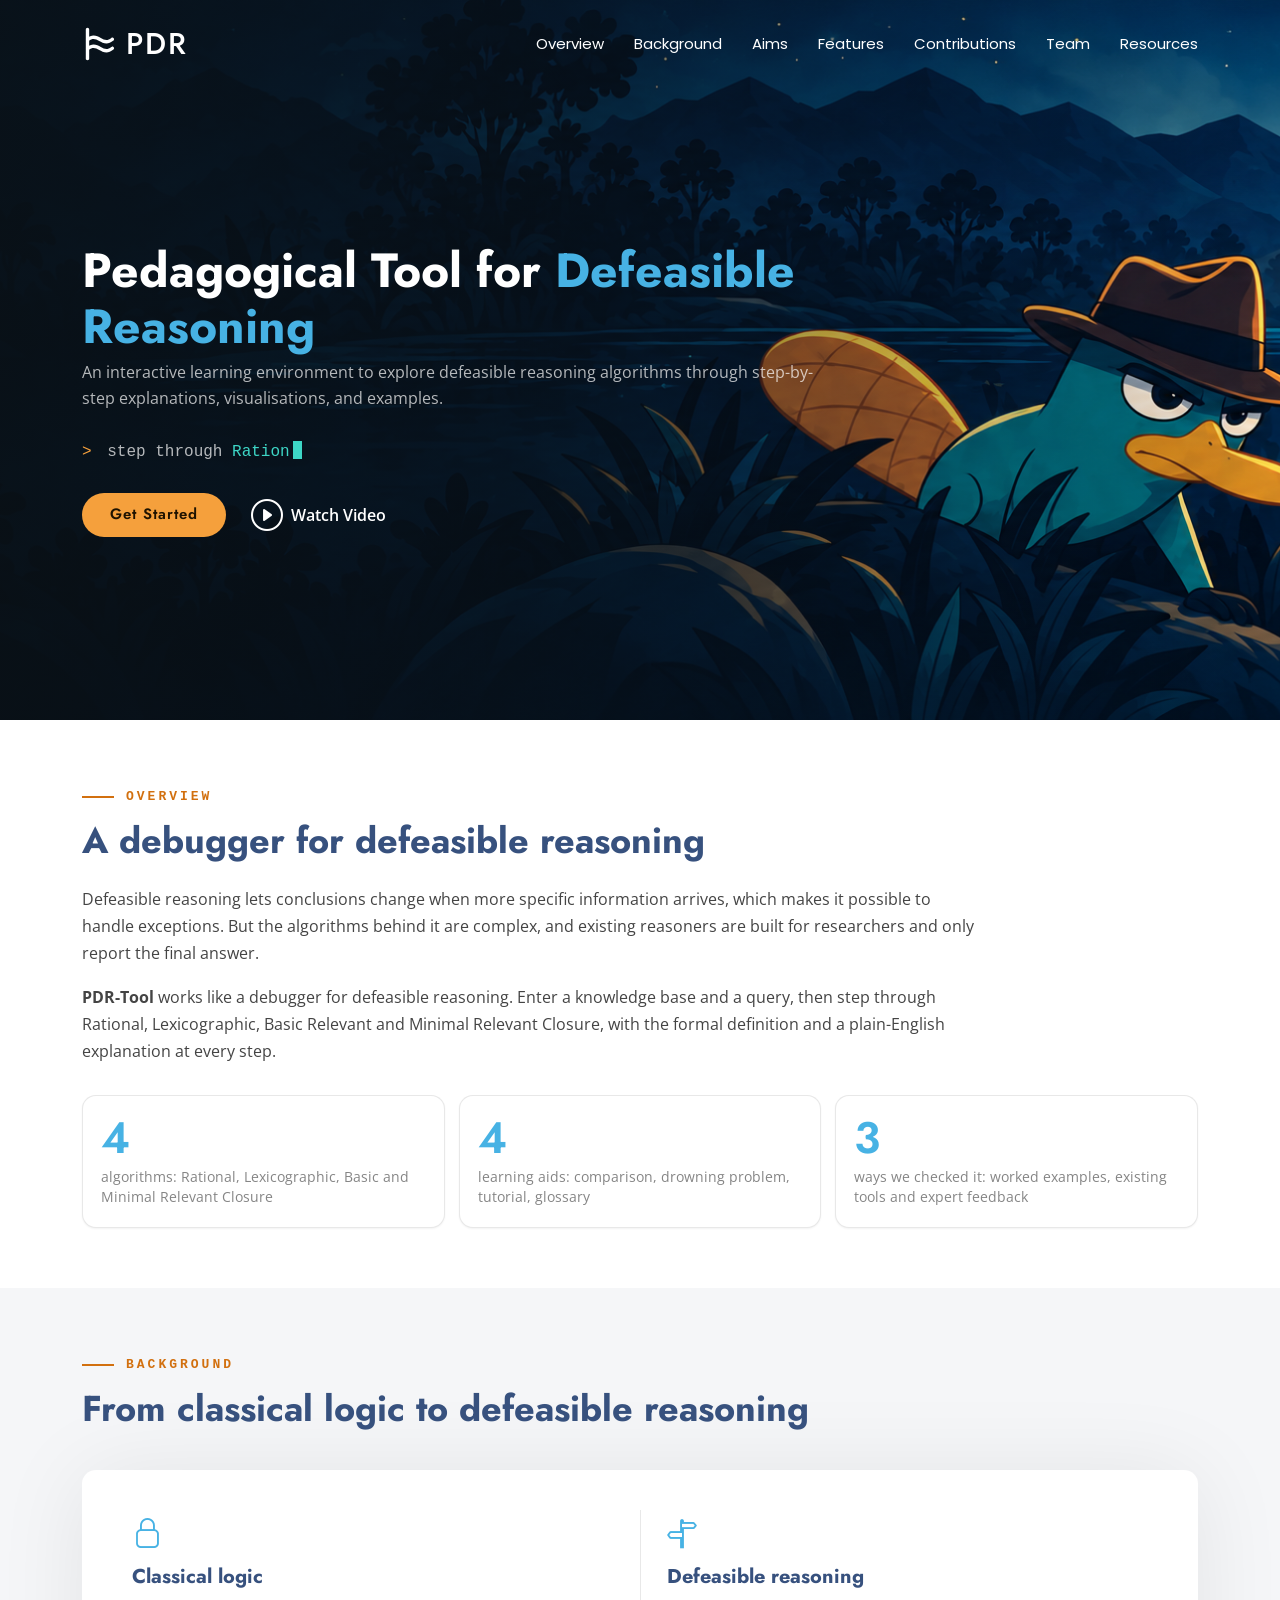
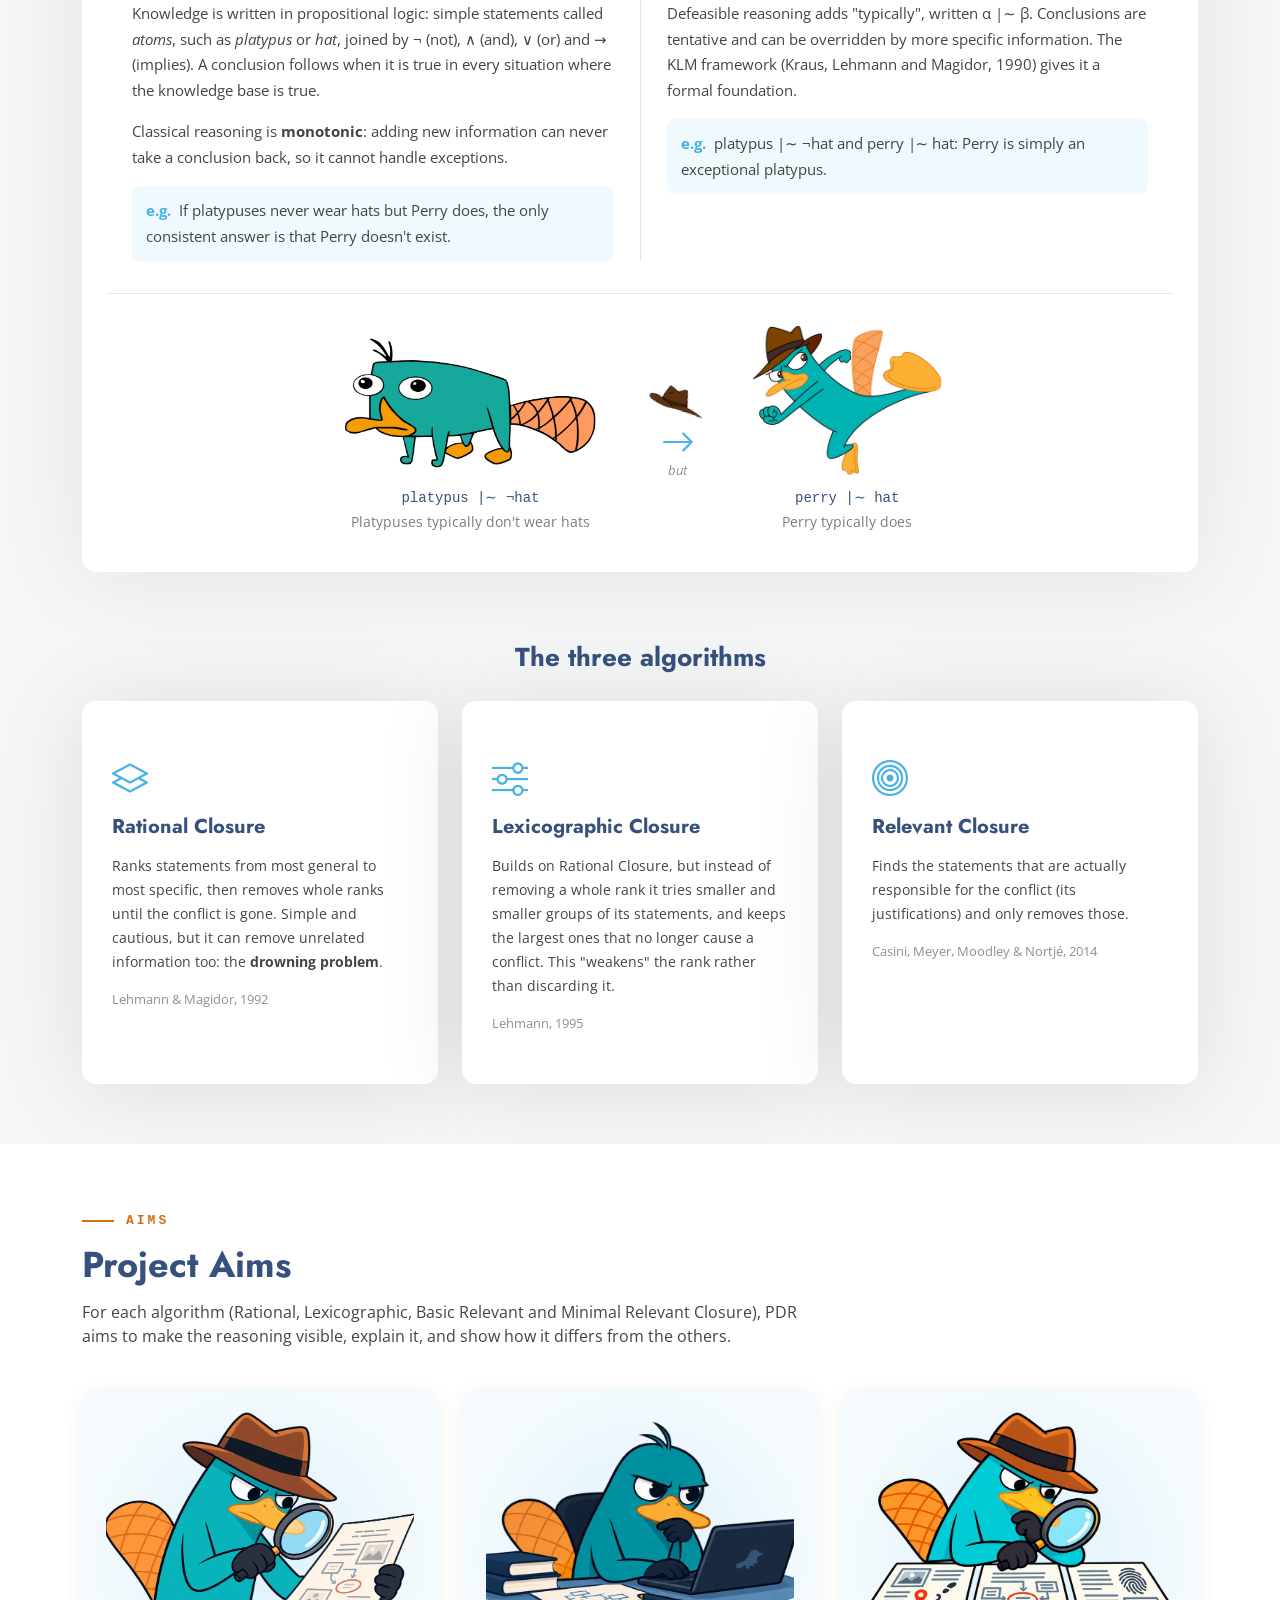
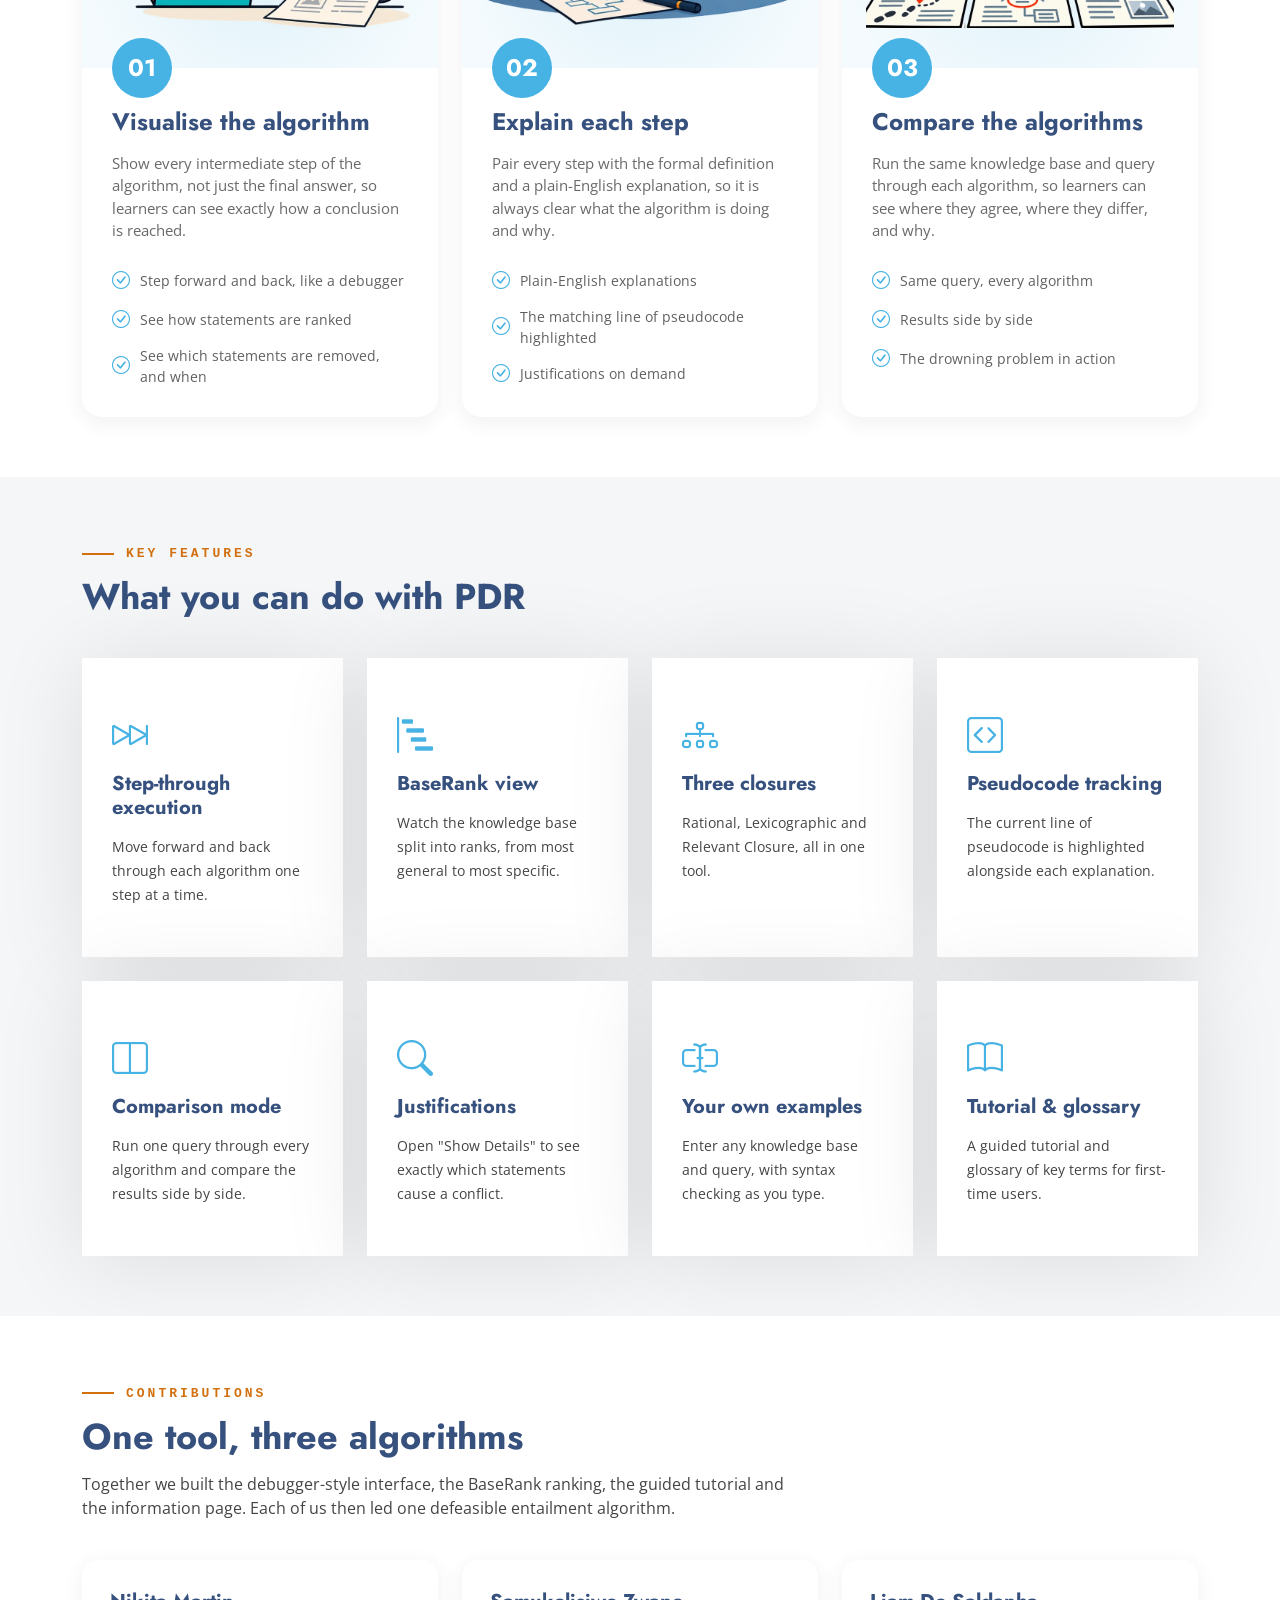
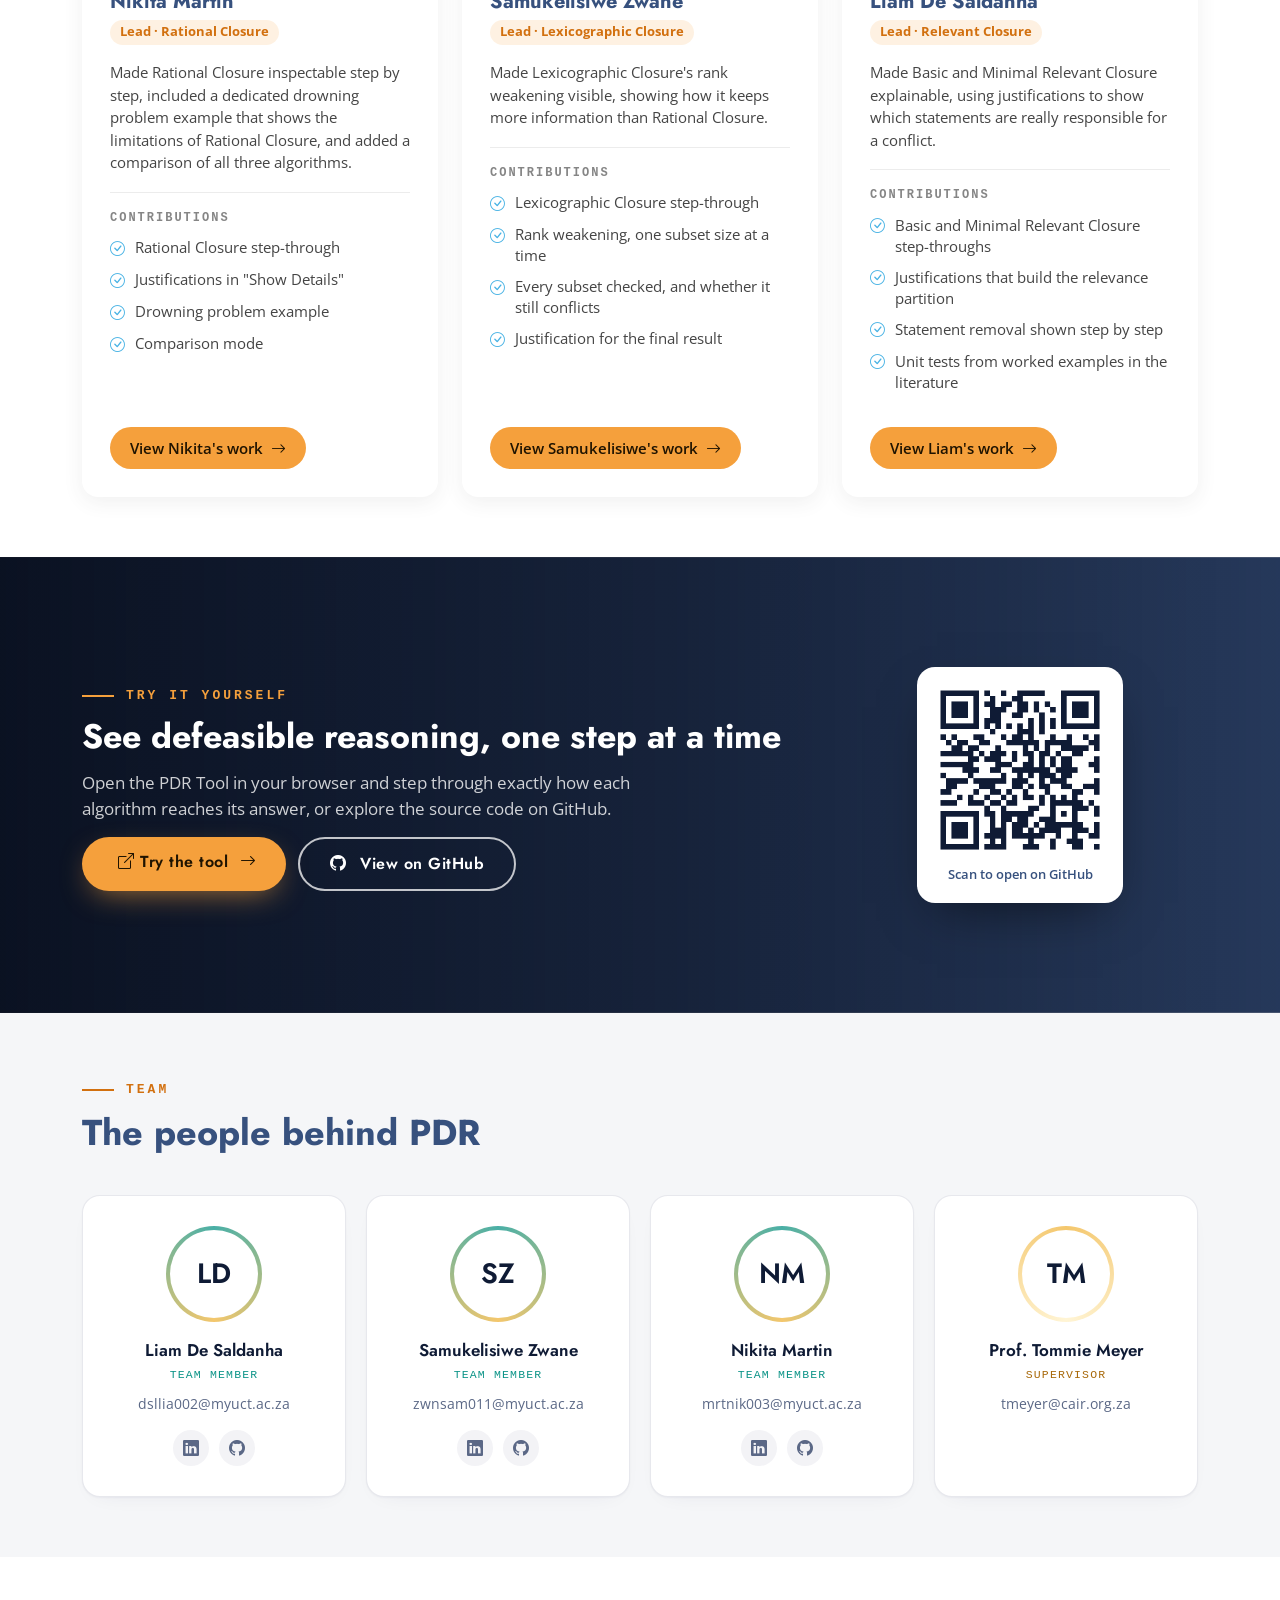
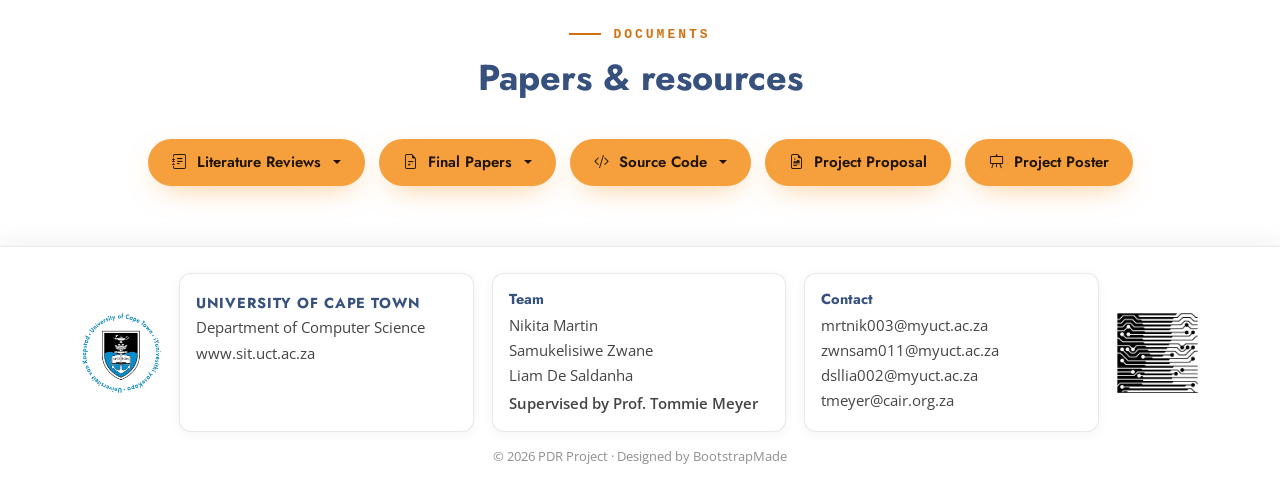
==== index.html @ e9ee8436 "fixed footer" ====
<!DOCTYPE html>
<html lang="en">

<head>
  <meta charset="utf-8">
  <meta content="width=device-width, initial-scale=1.0" name="viewport">
  <title>PDR Tool | Explaining Defeasible Reasoning</title>
  <meta name="description" content="">
  <meta name="keywords" content="">

  <!-- Favicons -->
  <link href="assets/img/favicon.png" rel="icon">
  <link href="assets/img/apple-touch-icon.png" rel="apple-touch-icon">

  <!-- Fonts -->
  <link href="https://fonts.googleapis.com" rel="preconnect">
  <link href="https://fonts.gstatic.com" rel="preconnect" crossorigin>
  <link href="https://fonts.googleapis.com/css2?family=Open+Sans:ital,wght@0,300;0,400;0,500;0,600;0,700;0,800;1,300;1,400;1,500;1,600;1,700;1,800&family=Poppins:ital,wght@0,100;0,200;0,300;0,400;0,500;0,600;0,700;0,800;0,900;1,100;1,200;1,300;1,400;1,500;1,600;1,700;1,800;1,900&family=Jost:ital,wght@0,100;0,200;0,300;0,400;0,500;0,600;0,700;0,800;0,900;1,100;1,200;1,300;1,400;1,500;1,600;1,700;1,800;1,900&display=swap" rel="stylesheet">

  <!-- Vendor CSS Files -->
  <link href="assets/vendor/bootstrap/css/bootstrap.min.css" rel="stylesheet">
  <link href="assets/vendor/bootstrap-icons/bootstrap-icons.css" rel="stylesheet">
  <link href="assets/vendor/aos/aos.css" rel="stylesheet">
  <link href="assets/vendor/glightbox/css/glightbox.min.css" rel="stylesheet">
  <link href="assets/vendor/swiper/swiper-bundle.min.css" rel="stylesheet">

  <!-- Main CSS File -->
  <link href="assets/css/main.css" rel="stylesheet">

  <!-- =======================================================
  * Template Name: Arsha
  * Template URL: https://bootstrapmade.com/arsha-free-bootstrap-html-template-corporate/
  * Updated: Feb 22 2025 with Bootstrap v5.3.3
  * Author: BootstrapMade.com
  * License: https://bootstrapmade.com/license/
  ======================================================== -->
</head>

<body class="index-page">

  <header id="header" class="header d-flex align-items-center fixed-top">
    <div class="container-fluid container-xl position-relative d-flex align-items-center">

      <a href="#hero" class="logo d-flex align-items-center me-auto">
        <!-- Uncomment the line below if you also wish to use an image logo -->
        <img class="logo-white" src="assets/img/logo.svg" alt="">

        <h1 class="sitename">PDR</h1>
      </a>

      <nav id="navmenu" class="navmenu">
        <ul>
          <li><a href="#overview">Overview</a></li>
          <li><a href="#background">Background</a></li>
          <li><a href="#aims">Aims</a></li>
          <li><a href="#features">Features</a></li>
          <li><a href="#contributions">Contributions</a></li>
          <li><a href="#team">Team</a></li>
          <li><a href="#documents">Resources</a></li>
          
        </ul>
        <i class="mobile-nav-toggle d-xl-none bi bi-list"></i>
      </nav>

      <!-- <a class="btn-getstarted" href="#overview">Get Started</a> -->

    </div>
  </header>

  <main class="main">

    <!-- Hero Section -->
    <section id="hero" class="hero hero-bg-photo section dark-background">

      <div class="container">
        <div class="row gy-4">
          <div class="col-lg-8 d-flex flex-column justify-content-center" data-aos="zoom-out">
            <h1>Pedagogical Tool for <span class="accent">Defeasible Reasoning</span></h1>
            
            <p class="hero-description text-size-small">
              An interactive learning environment to explore defeasible reasoning
              algorithms through step-by-step explanations, visualisations,
              and examples.
            </p>

            <p class="typed-line">
              <span class="prompt">&gt;</span> step through <span id="typed">Rational Closure</span><span class="caret"></span>
            </p>

            <div class="d-flex">
              <a href="#overview" class="btn-get-started">Get Started</a>
              <a href="https://www.youtube.com/watch?v=Y7f98aduVJ8" class="glightbox btn-watch-video d-flex align-items-center"><i class="bi bi-play-circle"></i><span>Watch Video</span></a>
            </div>
          </div>
        </div>
      </div>
    </section><!-- /Hero Section -->

    <!-- Overview Section -->
    <section id="overview" class="overview section">

      <div class="container">

        <div class="section-head" data-aos="fade-up">
          <span class="section-eyebrow">Overview</span>
          <h2>A debugger for defeasible reasoning</h2>
        </div>

        <div class="overview-abstract">
          <p data-aos="fade-up" data-aos-delay="100">
            Defeasible reasoning lets conclusions change when more specific information arrives, which makes it possible to handle exceptions. But the algorithms behind it are complex, and existing reasoners are built for researchers and only report the final answer.
          </p>

          <p data-aos="fade-up" data-aos-delay="150">
            <strong>PDR-Tool</strong> works like a debugger for defeasible reasoning. Enter a knowledge base and a query, then step through Rational, Lexicographic, Basic Relevant and Minimal Relevant Closure, with the formal definition and a plain-English explanation at every step.
          </p>
        </div>

        <div class="overview-stats">
          <div class="overview-stat" data-aos="fade-up" data-aos-delay="200">
            <b class="count" data-count="4">4</b>
            <span>algorithms: Rational, Lexicographic, Basic and Minimal Relevant Closure</span>
          </div>
          <div class="overview-stat" data-aos="fade-up" data-aos-delay="300">
            <b class="count" data-count="4">4</b>
            <span>learning aids: comparison, drowning problem, tutorial, glossary</span>
          </div>
          <div class="overview-stat" data-aos="fade-up" data-aos-delay="400">
            <b class="count" data-count="3">3</b>
            <span>ways we checked it: worked examples, existing tools and expert feedback</span>
          </div>
        </div>

      </div>
    </section><!-- /Overview Section -->

    <!-- Background Section -->
    <section id="background" class="background section light-background">

      <div class="container section-head" data-aos="fade-up">
        <span class="section-eyebrow">Background</span>
        <h2>From classical logic to defeasible reasoning</h2>
      </div>

      <div class="container">

        <!-- One box: propositional logic, classical reasoning, defeasible reasoning -->
        <div class="background-box" data-aos="fade-up" data-aos-delay="100">
          <div class="row gy-4">

            
            <div class="col-lg-6 background-topic">
              <i class="bi bi-lock topic-icon"></i>
              <h4>Classical logic</h4>
              <p>Knowledge is written in propositional logic: simple statements called <em>atoms</em>, such as <em>platypus</em> or <em>hat</em>, joined by &not; (not), &and; (and), &or; (or) and &rarr; (implies). A conclusion follows when it is true in every situation where the knowledge base is true.</p>
              <p>Classical reasoning is <strong>monotonic</strong>: adding new information can never take a conclusion back, so it cannot handle exceptions.</p>
              <p class="topic-example"><span>e.g.</span> If platypuses never wear hats but Perry does, the only consistent answer is that Perry doesn't exist.</p>
            </div>

            <div class="col-lg-6 background-topic">
              <i class="bi bi-signpost-split topic-icon"></i>
              <h4>Defeasible reasoning</h4>
              <p>Defeasible reasoning adds "typically", written &alpha; |&sim; &beta;. Conclusions are tentative and can be overridden by more specific information. The KLM framework (Kraus, Lehmann and Magidor, 1990) gives it a formal foundation.</p>
              <p class="topic-example"><span>e.g.</span> platypus |&sim; &not;hat and perry |&sim; hat: Perry is simply an exceptional platypus.</p>
            </div>

            <!-- Perry example: no hat -> hat -->
            <div class="perry-strip">
              <figure class="perry-fig">
                <img src="assets/img/perry-plain.svg" alt="Perry the platypus without a hat">
                <figcaption><code>platypus |&sim; &not;hat</code><span>Platypuses typically don't wear hats</span></figcaption>
              </figure>

              <div class="perry-arrow">
                <img src="assets/img/perry-hat-only.svg" alt="" class="perry-hat">
                <i class="bi bi-arrow-right"></i>
                <span>but</span>
              </div>

              <figure class="perry-fig">
                <img src="assets/img/perry.svg" alt="Perry the platypus wearing his hat">
                <figcaption><code>perry |&sim; hat</code><span>Perry typically does</span></figcaption>
              </figure>
            </div>

          </div>
        </div>

        <!-- The three algorithms -->
        <h3 class="background-sub" data-aos="fade-up">The three algorithms</h3>

        <div class="row gy-4 services">

          <div class="col-lg-4" data-aos="fade-up" data-aos-delay="100">
            <div class="service-item">
              <div class="icon"><i class="bi bi-layers"></i></div>
              <h4>Rational Closure</h4>
              <p>Ranks statements from most general to most specific, then removes whole ranks until the conflict is gone. Simple and cautious, but it can remove unrelated information too: the <strong>drowning problem</strong>.</p>
              <span class="algo-cite">Lehmann &amp; Magidor, 1992</span>
            </div>
          </div>

          <div class="col-lg-4" data-aos="fade-up" data-aos-delay="200">
            <div class="service-item">
              <div class="icon"><i class="bi bi-sliders"></i></div>
              <h4>Lexicographic Closure</h4>
              <p>Builds on Rational Closure, but instead of removing a whole rank it tries smaller and smaller groups of its statements, and keeps the largest ones that no longer cause a conflict. This "weakens" the rank rather than discarding it.</p>
              <span class="algo-cite">Lehmann, 1995</span>
            </div>
          </div>

          <div class="col-lg-4" data-aos="fade-up" data-aos-delay="300">
            <div class="service-item">
              <div class="icon"><i class="bi bi-bullseye"></i></div>
              <h4>Relevant Closure</h4>
              <p>Finds the statements that are actually responsible for the conflict (its justifications) and only removes those.</p>
              <span class="algo-cite">Casini, Meyer, Moodley &amp; Nortj&eacute;, 2014</span>
            </div>
          </div>

        </div>

      </div>

    </section><!-- /Background Section -->

        <!-- Aims Section -->
    <section id="aims" class="pdr-aims work-process section">

      <div class="container section-head" data-aos="fade-up">
        <span class="section-eyebrow">Aims</span>
        <h2>Project Aims</h2>
        <p>For each algorithm (Rational, Lexicographic, Basic Relevant and Minimal Relevant Closure), PDR aims to make the reasoning visible, explain it, and show how it differs from the others.</p>
      </div>

      <div class="container">
        <div class="row gy-5">

          <div class="col-lg-4" data-aos="fade-up" data-aos-delay="100">
            <div class="steps-item">
              <div class="steps-image">
                <img src="assets/img/aims/perry-magnify.webp" alt="Perry inspecting a page with a magnifying glass" class="img-fluid" loading="lazy">
              </div>
              <div class="steps-content">
                <div class="steps-number">01</div>
                <h3>Visualise the algorithm</h3>
                <p>Show every intermediate step of the algorithm, not just the final answer, so learners can see exactly how a conclusion is reached.</p>
                <div class="steps-features">
                  <div class="feature-item">
                    <i class="bi bi-check-circle"></i>
                    <span>Step forward and back, like a debugger</span>
                  </div>
                  <div class="feature-item">
                    <i class="bi bi-check-circle"></i>
                    <span>See how statements are ranked</span>
                  </div>
                  <div class="feature-item">
                    <i class="bi bi-check-circle"></i>
                    <span>See which statements are removed, and when</span>
                  </div>
                </div>
              </div>
            </div>
          </div>

          <div class="col-lg-4" data-aos="fade-up" data-aos-delay="200">
            <div class="steps-item">
              <div class="steps-image">
                <img src="assets/img/aims/perry-laptop.webp" alt="Perry working on a laptop" class="img-fluid" loading="lazy">
              </div>
              <div class="steps-content">
                <div class="steps-number">02</div>
                <h3>Explain each step</h3>
                <p>Pair every step with the formal definition and a plain-English explanation, so it is always clear what the algorithm is doing and why.</p>
                <div class="steps-features">
                  <div class="feature-item">
                    <i class="bi bi-check-circle"></i>
                    <span>Plain-English explanations</span>
                  </div>
                  <div class="feature-item">
                    <i class="bi bi-check-circle"></i>
                    <span>The matching line of pseudocode highlighted</span>
                  </div>
                  <div class="feature-item">
                    <i class="bi bi-check-circle"></i>
                    <span>Justifications on demand</span>
                  </div>
                </div>
              </div>
            </div>
          </div>

          <div class="col-lg-4" data-aos="fade-up" data-aos-delay="300">
            <div class="steps-item">
              <div class="steps-image">
                <img src="assets/img/aims/perry-compare.webp" alt="Perry comparing three pages" class="img-fluid" loading="lazy">
              </div>
              <div class="steps-content">
                <div class="steps-number">03</div>
                <h3>Compare the algorithms</h3>
                <p>Run the same knowledge base and query through each algorithm, so learners can see where they agree, where they differ, and why.</p>
                <div class="steps-features">
                  <div class="feature-item">
                    <i class="bi bi-check-circle"></i>
                    <span>Same query, every algorithm</span>
                  </div>
                  <div class="feature-item">
                    <i class="bi bi-check-circle"></i>
                    <span>Results side by side</span>
                  </div>
                  <div class="feature-item">
                    <i class="bi bi-check-circle"></i>
                    <span>The drowning problem in action</span>
                  </div>
                </div>
              </div>
            </div>
          </div>

        </div>
      </div>

    </section><!-- /Aims Section -->

    <!-- Key Features Section -->
    <section id="features" class="pdr-features section light-background">
      <div class="container">

        <div class="section-head" data-aos="fade-up">
          <span class="section-eyebrow">Key Features</span>
          <h2>What you can do with PDR</h2>
        </div>

        <div class="row gy-4 services">
          <div class="col-lg-3 col-md-6" data-aos="fade-up" data-aos-delay="100">
            <div class="service-item">
              <div class="icon"><i class="bi bi-skip-forward"></i></div>
              <h4>Step-through execution</h4>
              <p>Move forward and back through each algorithm one step at a time.</p>
            </div>
          </div>

          <div class="col-lg-3 col-md-6" data-aos="fade-up" data-aos-delay="200">
            <div class="service-item">
              <div class="icon"><i class="bi bi-bar-chart-steps"></i></div>
              <h4>BaseRank view</h4>
              <p>Watch the knowledge base split into ranks, from most general to most specific.</p>
            </div>
          </div>

          <div class="col-lg-3 col-md-6" data-aos="fade-up" data-aos-delay="300">
            <div class="service-item">
              <div class="icon"><i class="bi bi-diagram-3"></i></div>
              <h4>Three closures</h4>
              <p>Rational, Lexicographic and Relevant Closure, all in one tool.</p>
            </div>
          </div>

          <div class="col-lg-3 col-md-6" data-aos="fade-up" data-aos-delay="400">
            <div class="service-item">
              <div class="icon"><i class="bi bi-code-square"></i></div>
              <h4>Pseudocode tracking</h4>
              <p>The current line of pseudocode is highlighted alongside each explanation.</p>
            </div>
          </div>

          <div class="col-lg-3 col-md-6" data-aos="fade-up" data-aos-delay="100">
            <div class="service-item">
              <div class="icon"><i class="bi bi-layout-split"></i></div>
              <h4>Comparison mode</h4>
              <p>Run one query through every algorithm and compare the results side by side.</p>
            </div>
          </div>

          <div class="col-lg-3 col-md-6" data-aos="fade-up" data-aos-delay="200">
            <div class="service-item">
              <div class="icon"><i class="bi bi-search"></i></div>
              <h4>Justifications</h4>
              <p>Open "Show Details" to see exactly which statements cause a conflict.</p>
            </div>
          </div>

          <div class="col-lg-3 col-md-6" data-aos="fade-up" data-aos-delay="300">
            <div class="service-item">
              <div class="icon"><i class="bi bi-input-cursor-text"></i></div>
              <h4>Your own examples</h4>
              <p>Enter any knowledge base and query, with syntax checking as you type.</p>
            </div>
          </div>

          <div class="col-lg-3 col-md-6" data-aos="fade-up" data-aos-delay="400">
            <div class="service-item">
              <div class="icon"><i class="bi bi-book"></i></div>
              <h4>Tutorial &amp; glossary</h4>
              <p>A guided tutorial and glossary of key terms for first-time users.</p>
            </div>
          </div>

        </div>
    </section><!-- /Key Features Section -->

    <!-- Contributions Section -->
    <section id="contributions" class="pdr-contrib section">

      <div class="container section-head" data-aos="fade-up">
        <span class="section-eyebrow">Contributions</span>
        <h2>One tool, three algorithms</h2>
        <p>Together we built the debugger-style interface, the BaseRank ranking, the guided tutorial and the information page. Each of us then led one defeasible entailment algorithm.</p>
      </div>

      <div class="container">
        <div class="row gy-4">

          <div class="col-lg-4" data-aos="fade-up" data-aos-delay="100">
            <div class="contrib-card">
              <div class="contrib-top">
                <!-- <span class="contrib-avatar">NM</span> -->
                <div>
                  <h3>Nikita Martin</h3>
                  <span class="contrib-lead">Lead &middot; Rational Closure</span>
                </div>
              </div>
              
              <p class="contrib-brief">Made Rational Closure inspectable step by step, included a dedicated drowning problem example that shows the limitations of Rational Closure, and added a comparison of all three algorithms.</p>
              
              <h4>Contributions</h4>
              <ul>
                <li><i class="bi bi-check-circle"></i> Rational Closure step-through</li>
                <li><i class="bi bi-check-circle"></i> Justifications in "Show Details"</li>
                <li><i class="bi bi-check-circle"></i> Drowning problem example</li>
                <li><i class="bi bi-check-circle"></i> Comparison mode</li>
              </ul>

              <a class="contrib-btn" href="rc.html">View Nikita's work <i class="bi bi-arrow-right"></i></a>
            </div>
          </div>

          <div class="col-lg-4" data-aos="fade-up" data-aos-delay="200">
            <div class="contrib-card">
              <div class="contrib-top">
                <!-- <span class="contrib-avatar">SZ</span> -->
                <div>
                  <h3>Samukelisiwe Zwane</h3>
                  <span class="contrib-lead">Lead &middot; Lexicographic Closure</span>
                </div>
              </div>

              <p class="contrib-brief">Made Lexicographic Closure's rank weakening visible, showing how it keeps more information than Rational Closure.</p>
              
              <h4>Contributions</h4>
              <ul>
                <li><i class="bi bi-check-circle"></i> Lexicographic Closure step-through</li>
                <li><i class="bi bi-check-circle"></i> Rank weakening, one subset size at a time</li>
                <li><i class="bi bi-check-circle"></i> Every subset checked, and whether it still conflicts</li>
                <li><i class="bi bi-check-circle"></i> Justification for the final result</li>
              </ul>
              <a class="contrib-btn" href="lc.html">View Samukelisiwe's work <i class="bi bi-arrow-right"></i></a>
            </div>
          </div>

          <div class="col-lg-4" data-aos="fade-up" data-aos-delay="300">
            <div class="contrib-card">
              <div class="contrib-top">
                <!-- <span class="contrib-avatar">LD</span> -->
                <div>
                  <h3>Liam De Saldanha</h3>
                  <span class="contrib-lead">Lead &middot; Relevant Closure</span>
                </div>
              </div>
              <p class="contrib-brief">Made Basic and Minimal Relevant Closure explainable, using justifications to show which statements are really responsible for a conflict.</p>
              <h4>Contributions</h4>
              <ul>
                <li><i class="bi bi-check-circle"></i> Basic and Minimal Relevant Closure step-throughs</li>
                <li><i class="bi bi-check-circle"></i> Justifications that build the relevance partition</li>
                <li><i class="bi bi-check-circle"></i> Statement removal shown step by step</li>
                <li><i class="bi bi-check-circle"></i> Unit tests from worked examples in the literature</li>
              </ul>
              <a class="contrib-btn" href="relc.html">View Liam's work <i class="bi bi-arrow-right"></i></a>
            </div>
          </div>

        </div>
      </div>

    </section><!-- /Contributions Section -->

    <!-- Call To Action Section -->
    <section id="call-to-action" class="call-to-action cta-perry section dark-background">

      <img src="assets/img/Moonlit Platypus Spy Mission.png" alt="">

      <div class="container">
        <div class="row align-items-center gy-4" data-aos="zoom-in" data-aos-delay="100">

          <div class="col-lg-8 text-center text-lg-start">
            <span class="cta-eyebrow">Try it yourself</span>
            <h3>See defeasible reasoning, one step at a time</h3>
            <p>Open the PDR Tool in your browser and step through exactly how each algorithm reaches its answer, or explore the source code on GitHub.</p>
            <div class="cta-actions">
              <a class="cta-btn" href="https://pdr-tool.onrender.com/" target="_blank" rel="noopener"><i class="bi bi-box-arrow-up-right"></i> Try the tool <i class="bi bi-arrow-right"></i></a>
              <a class="cta-btn cta-btn-outline" href="https://github.com/Kita-m17/PDR_Tool" target="_blank" rel="noopener"><i class="bi bi-github"></i> View on GitHub</a>
            </div>
          </div>

          <div class="col-lg-4 text-center">
            <a class="cta-qr" href="https://github.com/Kita-m17/PDR_Tool" target="_blank" rel="noopener">
              <img src="assets/img/pdr-github-qr.png" alt="QR code linking to the PDR Tool on GitHub">
              <span>Scan to open on GitHub</span>
            </a>
          </div>

        </div>
      </div>
    </section><!-- /Call To Action Section -->

    <!-- Team Section -->
    <section id="team" class="pdr-team section light-background">

      <div class="container section-head" data-aos="fade-up">
        <span class="section-eyebrow">Team</span>
        <h2>The people behind PDR</h2>
      </div>

      <div class="container">
        <div class="pdr-team-grid">

          <div data-aos="fade-up">
            <div class="pdr-member">
              <div class="pdr-avatar"><span>LD</span></div>
              <h3>Liam De Saldanha</h3>
              <span class="pdr-role">Team member</span>
              <a class="pdr-email" href="mailto:dsllia002@myuct.ac.za">dsllia002@myuct.ac.za</a>
              <div class="pdr-social">
                <a class="linkedin" href="https://www.linkedin.com/in/liamdesaldanha/" target="_blank" rel="noopener" aria-label="Liam De Saldanha on LinkedIn"><i class="bi bi-linkedin"></i></a>
                <a class="github" href="https://github.com/LiamDeSaldanha" target="_blank" rel="noopener" aria-label="Liam De Saldanha on GitHub"><i class="bi bi-github"></i></a>
              </div>
            </div>
          </div>

          <div data-aos="fade-up" data-aos-delay="100">
            <div class="pdr-member">
              <div class="pdr-avatar"><span>SZ</span></div>
              <h3>Samukelisiwe Zwane</h3>
              <span class="pdr-role">Team member</span>
              <a class="pdr-email" href="mailto:zwnsam011@myuct.ac.za">zwnsam011@myuct.ac.za</a>
              <div class="pdr-social">
                <a class="linkedin" href="https://www.linkedin.com/in/samukelisiwe-zwane-729411292/" target="_blank" rel="noopener" aria-label="Samukelisiwe Zwane on LinkedIn"><i class="bi bi-linkedin"></i></a>
                <a class="github" href="https://github.com/samukelisiwezwane" target="_blank" rel="noopener" aria-label="Samukelisiwe Zwane on GitHub"><i class="bi bi-github"></i></a>
              </div>
            </div>
          </div>

          <div data-aos="fade-up" data-aos-delay="200">
            <div class="pdr-member">
              <div class="pdr-avatar"><span>NM</span></div>
              <h3>Nikita Martin</h3>
              <span class="pdr-role">Team member</span>
              <a class="pdr-email" href="mailto:mrtnik003@myuct.ac.za">mrtnik003@myuct.ac.za</a>
              <div class="pdr-social">
                <a class="linkedin" href="https://www.linkedin.com/in/nikita-martin-17905630a/" target="_blank" rel="noopener" aria-label="Nikita Martin on LinkedIn"><i class="bi bi-linkedin"></i></a>
                <a class="github" href="https://github.com/Kita-m17" target="_blank" rel="noopener" aria-label="Nikita Martin on GitHub"><i class="bi bi-github"></i></a>
              </div>
            </div>
          </div>

          <div data-aos="fade-up" data-aos-delay="300">
            <div class="pdr-member sup">
              <div class="pdr-avatar"><span>TM</span></div>
              <h3>Prof. Tommie Meyer</h3>
              <span class="pdr-role">Supervisor</span>
              <a class="pdr-email" href="mailto:tmeyer@cair.org.za">tmeyer@cair.org.za</a>
              <div class="pdr-social">
                <!-- <a class="linkedin" href="https://www.linkedin.com/in/TOMMIE-LINKEDIN" target="_blank" rel="noopener" aria-label="Prof. Tommie Meyer on LinkedIn"><i class="bi bi-linkedin"></i></a> -->
              </div>
            </div>
          </div>

        </div>
      </div>

    </section><!-- /Team Section -->
    

    <!-- Documents Section -->
    <section id="documents" class="pdr-documents section">

      <div class="container section-head text-center" data-aos="fade-up">
        <span class="section-eyebrow">Documents</span>
        <h2>Papers &amp; resources</h2>
      </div>

      <div class="container">
        <div class="pdr-res-buttons" data-aos="fade-up">

          <!-- Literature reviews -->
          <div class="dropdown">
            <button class="pdr-res-btn dropdown-toggle" type="button" data-bs-toggle="dropdown" aria-expanded="false">
              <i class="bi bi-journal-text"></i> Literature Reviews
            </button>
            <ul class="dropdown-menu pdr-res-menu">
              <li><a class="dropdown-item" href="documents/PDR_Nikita_LR.pdf" target="_blank" rel="noopener"><i class="bi bi-file-earmark-pdf"></i><span>Nikita Martin</span></a></li>
              <li><a class="dropdown-item" href="documents/PDR_Samukelisiwe_LR.pdf" target="_blank" rel="noopener"><i class="bi bi-file-earmark-pdf"></i><span>Samukelisiwe Zwane</span></a></li>
              <li><a class="dropdown-item" href="documents/PDR_Liam_LR.pdf" target="_blank" rel="noopener"><i class="bi bi-file-earmark-pdf"></i><span>Liam De Saldanha</span></a></li>
            </ul>
          </div>

          <!-- Final papers -->
          <div class="dropdown">
            <button class="pdr-res-btn dropdown-toggle" type="button" data-bs-toggle="dropdown" aria-expanded="false">
              <i class="bi bi-file-earmark-text"></i> Final Papers
            </button>
            <ul class="dropdown-menu pdr-res-menu">
              <li><a class="dropdown-item" href="documents/PDR_Liam_FP.pdf" target="_blank" rel="noopener"><i class="bi bi-file-earmark-pdf"></i><span>Rational Closure<small>Nikita Martin</small></span></a></li>
              <li><a class="dropdown-item" href="documents/PDR_Nikita_FP.pdf" target="_blank" rel="noopener"><i class="bi bi-file-earmark-pdf"></i><span>Lexicographic Closure<small>Samukelisiwe Zwane</small></span></a></li>
              <li><a class="dropdown-item" href="documents/PDR_Samukelisiwe_FP.pdf" target="_blank" rel="noopener"><i class="bi bi-file-earmark-pdf"></i><span>Relevant Closure<small>Liam De Saldanha</small></span></a></li>
            </ul>
          </div>

          <!-- Source code: download + GitHub in one -->
          <div class="dropdown">
            <button class="pdr-res-btn dropdown-toggle" type="button" data-bs-toggle="dropdown" aria-expanded="false">
              <i class="bi bi-code-slash"></i> Source Code
            </button>
            <ul class="dropdown-menu pdr-res-menu">
              <li><a class="dropdown-item" href="source_code/PDR_Tool-main.zip" download><i class="bi bi-file-earmark-zip"></i><span>Download source (.zip)<small>Submitted version</small></span></a></li>
              <li><a class="dropdown-item" href="https://github.com/Kita-m17/PDR_Tool" target="_blank" rel="noopener"><i class="bi bi-github"></i><span>View on GitHub<small>Latest version</small></span></a></li>
            </ul>
          </div>

          <a class="pdr-res-btn" href="documents/Project_Proposal.pdf" target="_blank" rel="noopener"><i class="bi bi-file-earmark-richtext"></i> Project Proposal</a>
          <a class="pdr-res-btn" href="documents/PDR_Poster_submitted.pdf" target="_blank" rel="noopener"><i class="bi bi-easel"></i> Project Poster</a>

        </div>
      </div>

    </section><!-- /Documents Section -->
  </main>

    <footer id="footer" class="footer pdr-footer">
    <div class="container">
      <div class="footer-inner">

        <!-- Left logo -->
        <img src="assets/img/uct-logo.webp" alt="University of Cape Town logo" class="footer-logo" loading="lazy">

        <!-- UCT info -->
        <div class="footer-box footer-info">
          <p class="uc-title">University of Cape Town</p>
          <p>Department of Computer Science</p>
          <p><a href="https://sit.uct.ac.za" target="_blank" rel="noopener">www.sit.uct.ac.za</a></p>
        </div>

        <!-- Team -->
        <div class="footer-box">
          <strong class="footer-box-title">Team</strong>
          <ul>
            <li>Nikita Martin</li>
            <li>Samukelisiwe Zwane</li>
            <li>Liam De Saldanha</li>
            <li class="supervisor">Supervised by Prof. Tommie Meyer</li>
          </ul>
        </div>

        <!-- Contact -->
        <div class="footer-box">
          <strong class="footer-box-title">Contact</strong>
          <ul>
            <li><a href="mailto:mrtnik003@myuct.ac.za">mrtnik003@myuct.ac.za</a></li>
            <li><a href="mailto:zwnsam011@myuct.ac.za">zwnsam011@myuct.ac.za</a></li>
            <li><a href="mailto:dsllia002@myuct.ac.za">dsllia002@myuct.ac.za</a></li>
            <li><a href="mailto:tmeyer@cair.org.za">tmeyer@cair.org.za</a></li>
          </ul>
        </div>

        <!-- Right logo -->
        <img src="assets/img/cs-logo.webp" alt="Department of Computer Science logo" class="footer-logo" loading="lazy">

      </div>

      <div class="footer-credits">
        &copy; 2026 PDR Project &middot; Designed by <a href="https://bootstrapmade.com/">BootstrapMade</a>
      </div>
      
    </div>
  </footer>

  <!-- Scroll Top -->
  <a href="#" id="scroll-top" class="scroll-top d-flex align-items-center justify-content-center"><i class="bi bi-arrow-up-short"></i></a>

  <!-- Preloader -->
  <div id="preloader"></div>

  <!-- Vendor JS Files -->
  <script src="assets/vendor/bootstrap/js/bootstrap.bundle.min.js"></script>
  <script src="assets/vendor/aos/aos.js"></script>
  <script src="assets/vendor/glightbox/js/glightbox.min.js"></script>
  <script src="assets/vendor/swiper/swiper-bundle.min.js"></script>
  <script src="assets/vendor/waypoints/noframework.waypoints.js"></script>
  <script src="assets/vendor/imagesloaded/imagesloaded.pkgd.min.js"></script>
  <script src="assets/vendor/isotope-layout/isotope.pkgd.min.js"></script>

  <!-- Main JS File -->
  <script src="assets/js/main.js"></script>

</body>

</html>
---- assets/css/main.css ----
/**
* Template Name: Arsha
* Template URL: https://bootstrapmade.com/arsha-free-bootstrap-html-template-corporate/
* Updated: Feb 22 2025 with Bootstrap v5.3.3
* Author: BootstrapMade.com
* License: https://bootstrapmade.com/license/
*/

/*--------------------------------------------------------------
# Font & Color Variables
# Help: https://bootstrapmade.com/color-system/
--------------------------------------------------------------*/
/* Fonts */
:root {
  --default-font: "Open Sans",  system-ui, -apple-system, "Segoe UI", Roboto, "Helvetica Neue", Arial, "Noto Sans", "Liberation Sans", sans-serif, "Apple Color Emoji", "Segoe UI Emoji", "Segoe UI Symbol", "Noto Color Emoji";
  --heading-font: "Jost",  sans-serif;
  --nav-font: "Poppins",  sans-serif;
}

:root {
  --gold: #f5a03c;       /* orange */
  --gold-dark: #e8871c;  /* hover: a slightly deeper orange */
  --gold-text: #1f1300;  /* dark text on the button */
  --gold-ink: #d2700f;   /* deeper orange: readable as small text on white */
}

/* Global Colors - The following color variables are used throughout the website. Updating them here will change the color scheme of the entire website */
:root { 
  --background-color: #ffffff; /* Background color for the entire website, including individual sections */
  --default-color: #444444; /* Default color used for the majority of the text content across the entire website */
  --heading-color: #37517e; /* Color for headings, subheadings and title throughout the website */
  --accent-color: #47b2e4; /* Accent color that represents your brand on the website. It's used for buttons, links, and other elements that need to stand out */
  --surface-color: #ffffff; /* The surface color is used as a background of boxed elements within sections, such as cards, icon boxes, or other elements that require a visual separation from the global background. */
  --contrast-color: #ffffff; /* Contrast color for text, ensuring readability against backgrounds of accent, heading, or default colors. */
}

/* Nav Menu Colors - The following color variables are used specifically for the navigation menu. They are separate from the global colors to allow for more customization options */
:root {
  --nav-color: #ffffff;  /* The default color of the main navmenu links */
  --nav-hover-color: #47b2e4; /* Applied to main navmenu links when they are hovered over or active */
  --nav-mobile-background-color: #ffffff; /* Used as the background color for mobile navigation menu */
  --nav-dropdown-background-color: #ffffff; /* Used as the background color for dropdown items that appear when hovering over primary navigation items */
  --nav-dropdown-color: #444444; /* Used for navigation links of the dropdown items in the navigation menu. */
  --nav-dropdown-hover-color: #47b2e4; /* Similar to --nav-hover-color, this color is applied to dropdown navigation links when they are hovered over. */
}

/* Color Presets - These classes override global colors when applied to any section or element, providing reuse of the sam color scheme. */

.light-background {
  --background-color: #f5f6f8;
  --surface-color: #ffffff;
}

.dark-background {
  --background-color: #37517e;
  --default-color: #ffffff;
  --heading-color: #ffffff;
  --surface-color: #4668a2;
  --contrast-color: #ffffff;
}

/* Smooth scroll */
:root {
  scroll-behavior: smooth;
}

/*--------------------------------------------------------------
# General Styling & Shared Classes
--------------------------------------------------------------*/
body {
  color: var(--default-color);
  background-color: var(--background-color);
  font-family: var(--default-font);
}

a {
  color: var(--accent-color);
  text-decoration: none;
  transition: 0.3s;
}

a:hover {
  color: color-mix(in srgb, var(--accent-color), transparent 25%);
  text-decoration: none;
}

h1, h2, h3, h4, h5, h6 {
  color: var(--heading-color);
  font-family: var(--heading-font);
}

/*--------------------------------------------------------------
# Global Header
--------------------------------------------------------------*/
.header {
  --background-color: #3d4d6a;
  --heading-color: #ffffff;
  color: var(--default-color);
  background-color: var(--background-color);
  padding: 15px 0;
  transition: all 0.5s;
  z-index: 997;
}

.header .logo {
  line-height: 1;
}

.header .logo img {
  max-height: 36px;
  margin-right: 8px;
}

.header .logo h1 {
  font-size: 30px;
  margin: 0;
  font-weight: 500;
  color: var(--heading-color);
  letter-spacing: 2px;
  text-transform: uppercase;
}

.header .btn-getstarted,
.header .btn-getstarted:focus {
  color: var(--gold-text);
  background: var(--gold);
  font-weight: 600;
  font-size: 14px;
  padding: 8px 25px;
  margin: 0 0 0 30px;
  border-radius: 50px;
  transition: 0.3s;
}

.header .btn-getstarted:hover,
.header .btn-getstarted:focus:hover {
  color: var(--gold-text);
  background: var(--gold-dark);
}

.logo-white {
  filter: brightness(0) invert(1);
}

@media (max-width: 1200px) {
  .header .logo {
    order: 1;
  }

  .header .btn-getstarted {
    order: 2;
    margin: 0 15px 0 0;
    padding: 6px 15px;
  }

  .header .navmenu {
    order: 3;
  }
}

/* Index Page Header
------------------------------*/
.index-page .header {
  --background-color: rgba(255, 255, 255, 0);
  --heading-color: #ffffff;
  --nav-color: #ffffff;
}

/* Index Page Header on Scroll
------------------------------*/
.index-page.scrolled .header {
  --background-color: rgba(40, 58, 90, 0.9);
}

/*--------------------------------------------------------------
# Navigation Menu
--------------------------------------------------------------*/
/* Desktop Navigation */
@media (min-width: 1200px) {
  .navmenu {
    padding: 0;
  }

  .navmenu ul {
    margin: 0;
    padding: 0;
    display: flex;
    list-style: none;
    align-items: center;
  }

  .navmenu li {
    position: relative;
  }

  .navmenu a,
  .navmenu a:focus {
    color: var(--nav-color);
    padding: 18px 15px;
    font-size: 15px;
    font-family: var(--nav-font);
    font-weight: 400;
    display: flex;
    align-items: center;
    justify-content: space-between;
    white-space: nowrap;
    transition: 0.3s;
  }

  .navmenu a i,
  .navmenu a:focus i {
    font-size: 12px;
    line-height: 0;
    margin-left: 5px;
    transition: 0.3s;
  }

  .navmenu li:last-child a {
    padding-right: 0;
  }

  .navmenu li:hover>a,
  .navmenu .active,
  .navmenu .active:focus {
    color: var(--nav-hover-color);
  }

  .navmenu .dropdown ul {
    margin: 0;
    padding: 10px 0;
    background: var(--nav-dropdown-background-color);
    display: block;
    position: absolute;
    visibility: hidden;
    left: 14px;
    top: 130%;
    opacity: 0;
    transition: 0.3s;
    border-radius: 4px;
    z-index: 99;
    box-shadow: 0px 0px 30px rgba(0, 0, 0, 0.1);
  }

  .navmenu .dropdown ul li {
    min-width: 200px;
  }

  .navmenu .dropdown ul a {
    padding: 10px 20px;
    font-size: 15px;
    text-transform: none;
    color: var(--nav-dropdown-color);
  }

  .navmenu .dropdown ul a i {
    font-size: 12px;
  }

  .navmenu .dropdown ul a:hover,
  .navmenu .dropdown ul .active:hover,
  .navmenu .dropdown ul li:hover>a {
    color: var(--nav-dropdown-hover-color);
  }

  .navmenu .dropdown:hover>ul {
    opacity: 1;
    top: 100%;
    visibility: visible;
  }

  .navmenu .dropdown .dropdown ul {
    top: 0;
    left: -90%;
    visibility: hidden;
  }

  .navmenu .dropdown .dropdown:hover>ul {
    opacity: 1;
    top: 0;
    left: -100%;
    visibility: visible;
  }

  .navmenu .megamenu {
    position: static;
  }

  .navmenu .megamenu ul {
    margin: 0;
    padding: 10px;
    background: var(--nav-dropdown-background-color);
    box-shadow: 0px 0px 20px rgba(0, 0, 0, 0.1);
    position: absolute;
    top: 130%;
    left: 0;
    right: 0;
    visibility: hidden;
    opacity: 0;
    display: flex;
    transition: 0.3s;
    border-radius: 4px;
    z-index: 99;
  }

  .navmenu .megamenu ul li {
    flex: 1;
  }

  .navmenu .megamenu ul li a,
  .navmenu .megamenu ul li:hover>a {
    padding: 10px 20px;
    font-size: 15px;
    color: var(--nav-dropdown-color);
  }

  .navmenu .megamenu ul li a:hover,
  .navmenu .megamenu ul li .active,
  .navmenu .megamenu ul li .active:hover {
    color: var(--nav-dropdown-hover-color);
  }

  .navmenu .megamenu:hover>ul {
    opacity: 1;
    top: 100%;
    visibility: visible;
  }

  .navmenu .dd-box-shadow {
    box-shadow: 0px 0px 30px rgba(0, 0, 0, 0.1);
  }
}

/* Mobile Navigation */
@media (max-width: 1199px) {
  .mobile-nav-toggle {
    color: var(--nav-color);
    font-size: 28px;
    line-height: 0;
    margin-right: 10px;
    cursor: pointer;
    transition: color 0.3s;
  }

  .navmenu {
    padding: 0;
    z-index: 9997;
  }

  .navmenu ul {
    display: none;
    list-style: none;
    position: absolute;
    inset: 60px 20px 20px 20px;
    padding: 10px 0;
    margin: 0;
    border-radius: 6px;
    background-color: var(--nav-mobile-background-color);
    overflow-y: auto;
    transition: 0.3s;
    z-index: 9998;
    box-shadow: 0px 0px 30px rgba(0, 0, 0, 0.1);
  }

  .navmenu a,
  .navmenu a:focus {
    color: var(--nav-dropdown-color);
    padding: 10px 20px;
    font-family: var(--nav-font);
    font-size: 17px;
    font-weight: 500;
    display: flex;
    align-items: center;
    justify-content: space-between;
    white-space: nowrap;
    transition: 0.3s;
  }

  .navmenu a i,
  .navmenu a:focus i {
    font-size: 12px;
    line-height: 0;
    margin-left: 5px;
    width: 30px;
    height: 30px;
    display: flex;
    align-items: center;
    justify-content: center;
    border-radius: 50%;
    transition: 0.3s;
    background-color: color-mix(in srgb, var(--accent-color), transparent 90%);
  }

  .navmenu a i:hover,
  .navmenu a:focus i:hover {
    background-color: var(--accent-color);
    color: var(--contrast-color);
  }

  .navmenu a:hover,
  .navmenu .active,
  .navmenu .active:focus {
    color: var(--nav-dropdown-hover-color);
  }

  .navmenu .active i,
  .navmenu .active:focus i {
    background-color: var(--accent-color);
    color: var(--contrast-color);
    transform: rotate(180deg);
  }

  .navmenu .dropdown ul {
    position: static;
    display: none;
    z-index: 99;
    padding: 10px 0;
    margin: 10px 20px;
    background-color: var(--nav-dropdown-background-color);
    border: 1px solid color-mix(in srgb, var(--default-color), transparent 90%);
    box-shadow: none;
    transition: all 0.5s ease-in-out;
  }

  .navmenu .dropdown ul ul {
    background-color: rgba(33, 37, 41, 0.1);
  }

  .navmenu .dropdown>.dropdown-active {
    display: block;
    background-color: rgba(33, 37, 41, 0.03);
  }

  .mobile-nav-active {
    overflow: hidden;
  }

  .mobile-nav-active .mobile-nav-toggle {
    color: #fff;
    position: absolute;
    font-size: 32px;
    top: 15px;
    right: 15px;
    margin-right: 0;
    z-index: 9999;
  }

  .mobile-nav-active .navmenu {
    position: fixed;
    overflow: hidden;
    inset: 0;
    background: rgba(33, 37, 41, 0.8);
    transition: 0.3s;
  }

  .mobile-nav-active .navmenu>ul {
    display: block;
  }
}

/*--------------------------------------------------------------
# Global Footer
--------------------------------------------------------------*/
.footer {
  color: var(--default-color);
  background-color: var(--background-color);
  font-size: 14px;
  padding-bottom: 50px;
  position: relative;
}

.footer .footer-newsletter {
  background-color: color-mix(in srgb, var(--heading-color), transparent 95%);
  padding: 50px 0;
}

.footer .footer-newsletter h4 {
  font-size: 24px;
}

.footer .footer-newsletter .newsletter-form {
  margin-top: 30px;
  margin-bottom: 15px;
  padding: 6px 8px;
  position: relative;
  background-color: color-mix(in srgb, var(--background-color), transparent 50%);
  border: 1px solid color-mix(in srgb, var(--default-color), transparent 90%);
  box-shadow: 0px 2px 25px rgba(0, 0, 0, 0.1);
  display: flex;
  transition: 0.3s;
  border-radius: 50px;
}

.footer .footer-newsletter .newsletter-form:focus-within {
  border-color: var(--accent-color);
}

.footer .footer-newsletter .newsletter-form input[type=email] {
  border: 0;
  padding: 4px;
  width: 100%;
  background-color: color-mix(in srgb, var(--background-color), transparent 50%);
  color: var(--default-color);
}

.footer .footer-newsletter .newsletter-form input[type=email]:focus-visible {
  outline: none;
}

.footer .footer-newsletter .newsletter-form input[type=submit] {
  border: 0;
  font-size: 16px;
  padding: 0 20px;
  margin: -7px -8px -7px 0;
  background: var(--accent-color);
  color: var(--contrast-color);
  transition: 0.3s;
  border-radius: 50px;
}

.footer .footer-newsletter .newsletter-form input[type=submit]:hover {
  background: color-mix(in srgb, var(--accent-color), transparent 20%);
}

.footer .footer-top {
  padding-top: 50px;
}

.footer .social-links a {
  display: flex;
  align-items: center;
  justify-content: center;
  width: 40px;
  height: 40px;
  border-radius: 50%;
  border: 1px solid color-mix(in srgb, var(--default-color), transparent 50%);
  font-size: 16px;
  color: color-mix(in srgb, var(--default-color), transparent 20%);
  margin-right: 10px;
  transition: 0.3s;
}

.footer .social-links a:hover {
  color: var(--accent-color);
  border-color: var(--accent-color);
}

.footer h4 {
  font-size: 16px;
  font-weight: bold;
  position: relative;
  padding-bottom: 12px;
}

.footer .footer-links {
  margin-bottom: 30px;
}

.footer .footer-links ul {
  list-style: none;
  padding: 0;
  margin: 0;
}

.footer .footer-links ul i {
  margin-right: 3px;
  font-size: 12px;
  line-height: 0;
  color: var(--accent-color);
}

.footer .footer-links ul li {
  padding: 10px 0;
  display: flex;
  align-items: center;
}

.footer .footer-links ul li:first-child {
  padding-top: 0;
}

.footer .footer-links ul a {
  display: inline-block;
  color: color-mix(in srgb, var(--default-color), transparent 20%);
  line-height: 1;
}

.footer .footer-links ul a:hover {
  color: var(--accent-color);
}

.footer .footer-about a {
  color: var(--heading-color);
  font-size: 28px;
  font-weight: 600;
  text-transform: uppercase;
  font-family: var(--heading-font);
}

.footer .footer-contact p {
  margin-bottom: 5px;
}

.footer .copyright {
  padding-top: 25px;
  padding-bottom: 25px;
  border-top: 1px solid color-mix(in srgb, var(--default-color), transparent 90%);
}

.footer .copyright p {
  margin-bottom: 0;
}

.footer .credits {
  margin-top: 6px;
  font-size: 13px;
}

/*--------------------------------------------------------------
# Preloader
--------------------------------------------------------------*/
#preloader {
  position: fixed;
  inset: 0;
  z-index: 999999;
  overflow: hidden;
  background: var(--background-color);
  transition: all 0.6s ease-out;
}

#preloader:before {
  content: "";
  position: fixed;
  top: calc(50% - 30px);
  left: calc(50% - 30px);
  border: 6px solid #ffffff;
  border-color: var(--accent-color) transparent var(--accent-color) transparent;
  border-radius: 50%;
  width: 60px;
  height: 60px;
  animation: animate-preloader 1.5s linear infinite;
}

@keyframes animate-preloader {
  0% {
    transform: rotate(0deg);
  }

  100% {
    transform: rotate(360deg);
  }
}

/*--------------------------------------------------------------
# Scroll Top Button
--------------------------------------------------------------*/
.scroll-top {
  position: fixed;
  visibility: hidden;
  opacity: 0;
  right: 15px;
  bottom: -15px;
  z-index: 99999;
  background-color: var(--gold);
  width: 44px;
  height: 44px;
  border-radius: 50px;
  transition: all 0.4s;
}

.scroll-top i {
  font-size: 24px;
  color: var(--gold-text);
  line-height: 0;
}

.scroll-top:hover {
  background-color: var(--gold-dark);
  color: var(--gold-text);
}

.scroll-top.active {
  visibility: visible;
  opacity: 1;
  bottom: 15px;
}

/*--------------------------------------------------------------
# Disable aos animation delay on mobile devices
--------------------------------------------------------------*/
@media screen and (max-width: 768px) {
  [data-aos-delay] {
    transition-delay: 0 !important;
  }
}

/*--------------------------------------------------------------
# Global Page Titles & Breadcrumbs
--------------------------------------------------------------*/
.page-title {
  --background-color: color-mix(in srgb, var(--default-color), transparent 96%);
  color: var(--default-color);
  background-color: var(--background-color);
  padding: 20px 0;
  position: relative;
}

.page-title h1 {
  font-size: 28px;
  font-weight: 700;
  margin: 0;
}

.page-title .breadcrumbs ol {
  display: flex;
  flex-wrap: wrap;
  list-style: none;
  padding: 0 0 10px 0;
  margin: 0;
  font-size: 14px;
}

.page-title .breadcrumbs ol li+li {
  padding-left: 10px;
}

.page-title .breadcrumbs ol li+li::before {
  content: "/";
  display: inline-block;
  padding-right: 10px;
  color: color-mix(in srgb, var(--default-color), transparent 70%);
}

/*--------------------------------------------------------------
# Global Sections
--------------------------------------------------------------*/
section,
.section {
  color: var(--default-color);
  background-color: var(--background-color);
  padding: 60px 0;
  scroll-margin-top: 88px;
  overflow: clip;
}

@media (max-width: 1199px) {

  section,
  .section {
    scroll-margin-top: 66px;
  }
}

/*--------------------------------------------------------------
# Global Section Titles
--------------------------------------------------------------*/
.section-title {
  text-align: center;
  padding-bottom: 60px;
  position: relative;
}

.section-title h2 {
  font-size: 32px;
  font-weight: 700;
  margin-bottom: 20px;
  padding-bottom: 20px;
  text-transform: uppercase;
  position: relative;
}

.section-title h2:before {
  content: "";
  position: absolute;
  display: block;
  width: 160px;
  height: 1px;
  background: color-mix(in srgb, var(--default-color), transparent 60%);
  left: 0;
  right: 0;
  bottom: 1px;
  margin: auto;
}

.section-title h2::after {
  content: "";
  position: absolute;
  display: block;
  width: 60px;
  height: 3px;
  background: var(--gold);
  left: 0;
  right: 0;
  bottom: 0;
  margin: auto;
}

.section-title p {
  margin-bottom: 0;
}

/* Eyebrow-style section heading: " OVERVIEW" */
.section-head {
  padding-bottom: 40px;
}

.section-eyebrow {
  display: inline-flex;
  align-items: center;
  gap: 12px;
  font-family: "JetBrains Mono", ui-monospace, Menlo, Consolas, monospace;
  font-size: 13px;
  font-weight: 600;
  letter-spacing: 3px;
  text-transform: uppercase;
  color: var(--gold-ink);
}

/* on dark sections, use the bright orange */
.dark-background .section-eyebrow {
  color: var(--gold);
}

.section-eyebrow::before {
  content: "";
  width: 32px;
  height: 2px;
  background: currentColor;
}

.section-head h2 {
  margin: 12px 0 0 0;
  font-size: 36px;
  font-weight: 700;
  color: var(--heading-color);
}

@media (max-width: 640px) {
  .section-head h2 {
    font-size: 28px;
  }
}

/*--------------------------------------------------------------
# Hero Section
--------------------------------------------------------------*/
.hero {
  width: 100%;
  min-height: 80vh;
  position: relative;
  padding: 120px 0 60px 0;
  display: flex;
  align-items: center;
}

.hero.hero-bg-photo {
  background-image: linear-gradient(90deg, rgba(10, 16, 20, .85) 0%, rgba(10, 16, 20, .6) 40%, rgba(10, 16, 20, .25) 70%, rgba(10, 16, 20, 0) 100%), url("../img/Moonlit Platypus Spy Mission.png");
  background-size: cover;
  background-position: center;
  background-repeat: no-repeat;
}

.hero.hero-bg-photo h1 .accent {
  color: var(--accent-color);
}

@media (max-width: 991px) {
  .hero.hero-bg-photo {
    background-image: linear-gradient(180deg, rgba(10, 16, 20, .85) 0%, rgba(10, 16, 20, .78) 60%, rgba(10, 16, 20, .6) 100%), url("../img/Moonlit Platypus Spy Mission.png");
  }
}

.hero h1 {
  margin: 0;
  font-size: 48px;
  font-weight: 700;
  line-height: 56px;
}

.hero p {
  color: color-mix(in srgb, var(--default-color), transparent 30%);
  margin: 5px 0 30px 0;
  font-size: 22px;
  line-height: 1.3;
  font-weight: 600;
}

.hero .text-size-small {
  font-size: 16px;
  line-height: 1.6;
  font-weight: 400;
}

.hero .btn-get-started {
  color: var(--gold-text);
  background: var(--gold);
  font-family: var(--heading-font);
  font-weight: 600;
  font-size: 15px;
  letter-spacing: 1px;
  display: inline-block;
  padding: 10px 28px 12px 28px;
  border-radius: 50px;
  transition: 0.5s;
}

.hero .btn-get-started:hover {
  color: var(--gold-text);
  background: var(--gold-dark);
}

.hero .btn-watch-video {
  font-size: 16px;
  transition: 0.5s;
  margin-left: 25px;
  color: var(--default-color);
  font-weight: 600;
}

.hero .btn-watch-video i {
  color: var(--contrast-color);
  font-size: 32px;
  transition: 0.3s;
  line-height: 0;
  margin-right: 8px;
}

.hero .btn-watch-video:hover {
  color: var(--gold);
}

.hero .btn-watch-video:hover i {
  color: var(--gold);
}

.hero .animated {
  animation: up-down 2s ease-in-out infinite alternate-reverse both;
}

@media (max-width: 640px) {
  .hero h1 {
    font-size: 28px;
    line-height: 36px;
  }

  .hero p {
    font-size: 18px;
    line-height: 24px;
    margin-bottom: 30px;
  }

  .hero .btn-get-started,
  .hero .btn-watch-video {
    font-size: 13px;
  }
}

.hero .typed-line {
  font-family: "JetBrains Mono", ui-monospace, Menlo, Consolas, monospace;
  font-size: 16px;
  font-weight: 400;
  color: rgba(255, 255, 255, 0.7);
  margin: 0 0 30px 0;
}

.hero .typed-line .prompt {
  color: var(--gold);
  margin-right: 6px;
}

.hero #typed {
  color: #3dd6c6;
}

.hero .caret {
  display: inline-block;
  width: 9px;
  height: 1.1em;
  margin-left: 3px;
  vertical-align: -3px;
  background: #3dd6c6;
  animation: caret-blink 1s steps(1) infinite;
}

.hero .scroll-cue {
  position: absolute;
  left: 50%;
  bottom: 30px;
  transform: translateX(-50%);
  width: 26px;
  height: 42px;
  border: 2px solid rgba(255, 255, 255, 0.4);
  border-radius: 14px;
  transition: border-color 0.3s;
}

.hero .scroll-cue::after {
  content: "";
  position: absolute;
  left: 50%;
  top: 8px;
  width: 4px;
  height: 8px;
  margin-left: -2px;
  border-radius: 2px;
  background: var(--gold);
  animation: scroll-cue 1.8s ease-in-out infinite;
}

.hero .scroll-cue:hover {
  border-color: var(--gold);
}

@keyframes scroll-cue {
  0%   { opacity: 0; transform: translateY(-4px); }
  30%  { opacity: 1; }
  100% { opacity: 0; transform: translateY(14px); }
}

/* hide it on very short screens so it doesn't sit on top of the buttons */
@media (max-height: 640px) {
  .hero .scroll-cue { display: none; }
}

@media (prefers-reduced-motion: reduce) {
  .hero .scroll-cue::after { animation: none; }
}

@keyframes caret-blink {
  50% { opacity: 0; }
}

@keyframes up-down {
  0% {
    transform: translateY(10px);
  }

  100% {
    transform: translateY(-10px);
  }
}


/*--------------------------------------------------------------
# Background Section
--------------------------------------------------------------*/
.background .background-box {
  padding: 40px 36px;
  background: var(--surface-color);
  border-radius: 14px;
  box-shadow: 0px 5px 90px 0px rgba(0, 0, 0, 0.08);
}

.background .topic-icon {
  font-size: 30px;
  color: var(--accent-color);
}

.background .background-topic h4 {
  margin: 10px 0 12px;
  font-size: 20px;
  font-weight: 700;
}

.background .background-topic p {
  font-size: 15px;
  line-height: 1.7;
}

.background .topic-example {
  margin: 0;
  padding: 12px 14px;
  border-radius: 8px;
  background: color-mix(in srgb, var(--accent-color), transparent 92%);
  font-size: 14px;
}

.background .topic-example span {
  margin-right: 4px;
  font-weight: 700;
  color: var(--accent-color);
}

@media (min-width: 992px) {
  .background .background-topic {
    padding: 0 26px;
  }

  .background .background-topic + .background-topic {
    border-left: 1px solid color-mix(in srgb, var(--default-color), transparent 88%);
  }
}

.background .background-sub {
  margin: 70px 0 28px;
  text-align: center;
  font-size: 26px;
  font-weight: 700;
}

.background .service-item {
  padding: 40px 30px;
  border-radius: 14px;
}

.background .algo-cite {
  display: block;
  margin-top: 16px;
  font-size: 13px;
  color: color-mix(in srgb, var(--default-color), transparent 40%);
}

.background .limitations ul {
  list-style: none;
  padding: 0;
  margin: 0 0 22px 0;
}

.background .limitations li {
  display: flex;
  gap: 12px;
  padding: 12px 0;
  font-size: 15px;
  border-bottom: 1px solid color-mix(in srgb, var(--default-color), transparent 90%);
}

.background .limitations li i {
  font-size: 18px;
  line-height: 1.5;
  color: #e5566b;
}

.background .limitations-gap {
  display: flex;
  align-items: center;
  gap: 10px;
  margin: 0;
  font-weight: 600;
  color: var(--heading-color);
}

.background .limitations-gap i {
  font-size: 20px;
  color: var(--accent-color);
}

@media (max-width: 575px) {
  .background .background-box {
    padding: 28px 22px;
  }
}

/* Perry example strip inside the Background box */
.background .perry-strip {
  display: flex;
  align-items: center;
  justify-content: center;
  gap: 40px;
  margin-top: 32px;
  padding-top: 32px;
  border-top: 1px solid color-mix(in srgb, var(--default-color), transparent 88%);
}

.background .perry-fig {
  margin: 0;
  text-align: center;
}

.background .perry-fig img {
  height: 150px;
  width: auto;
  max-width: 100%;
  transition: transform 0.3s ease;
}

.background .perry-fig:hover img {
  transform: translateY(-4px) rotate(-2deg);
}

.background .perry-fig figcaption {
  margin-top: 12px;
  font-size: 14px;
}

.background .perry-fig code {
  display: block;
  margin-bottom: 2px;
  font-family: "JetBrains Mono", ui-monospace, Menlo, Consolas, monospace;
  font-size: 14px;
  color: var(--heading-color);
}

.background .perry-fig figcaption span {
  color: color-mix(in srgb, var(--default-color), transparent 30%);
}

.background .perry-arrow {
  display: flex;
  flex-direction: column;
  align-items: center;
  gap: 2px;
  color: var(--accent-color);
}

.background .perry-hat {
  width: 70px;
  height: auto;
  animation: perry-hat-bob 2.4s ease-in-out infinite;
}

.background .perry-arrow i {
  font-size: 34px;
  line-height: 1;
  animation: perry-nudge 1.8s ease-in-out infinite;
}

.background .perry-arrow span {
  font-size: 13px;
  font-style: italic;
  color: color-mix(in srgb, var(--default-color), transparent 40%);
}

@keyframes perry-nudge {
  50% { transform: translateX(6px); }
}

@keyframes perry-hat-bob {
  50% { transform: translateY(-6px) rotate(-6deg); }
}

@media (max-width: 575px) {
  .background .perry-strip {
    flex-direction: column;
    gap: 16px;
  }

  .background .perry-fig img {
    height: 120px;
  }

  .background .perry-arrow i {
    animation: none;
    transform: rotate(90deg);
  }
}

@media (prefers-reduced-motion: reduce) {
  .background .perry-hat,
  .background .perry-arrow i {
    animation: none;
  }
}

/*--------------------------------------------------------------
# Aims & Key Features
--------------------------------------------------------------*/

.section-eyebrow .hat {
  width: 40px;
  height: auto;
  margin: -6px 0 -4px 0;
  transform: rotate(-8deg);
  transform-origin: 70% 90%;
}

/* hat drops on when the heading scrolls into view */
.section-head.aos-animate .section-eyebrow .hat {
  animation: pdr-hat-drop 0.9s cubic-bezier(.3, 1.4, .5, 1) 0.25s both;
}

/* and tips when you hover the heading */
.section-head:hover .section-eyebrow .hat {
  animation: pdr-hat-tip 0.7s ease-in-out;
}

@keyframes pdr-hat-drop {
  0%   { opacity: 0; transform: translateY(-30px) rotate(-40deg); }
  100% { opacity: 1; transform: translateY(0) rotate(-8deg); }
}

@keyframes pdr-hat-tip {
  0%, 100% { transform: rotate(-8deg); }
  40%      { transform: translateY(-8px) rotate(-28deg); }
}

/* Card grids */
.pdr-card-grid {
  display: grid;
  gap: 24px;
}

.pdr-card-grid.cols-3 { grid-template-columns: repeat(3, 1fr); }
.pdr-card-grid.cols-4 { grid-template-columns: repeat(4, 1fr); }

.pdr-card-grid > div { display: flex; }   /* AOS sits on this wrapper */

.pdr-card {
  flex: 1;
  padding: 24px;
  background: var(--surface-color);
  border: 1px solid color-mix(in srgb, var(--default-color), transparent 88%);
  border-radius: 12px;
  transition: transform .3s cubic-bezier(.4, 0, .2, 1), border-color .3s, box-shadow .3s;
}

.pdr-card:hover {
  transform: translateY(-5px);
  border-color: color-mix(in srgb, var(--accent-color), transparent 40%);
  box-shadow: 0 14px 30px -18px rgba(71, 178, 228, 0.55);
}

.pdr-card-head {
  display: flex;
  align-items: center;
  gap: 14px;
  margin-bottom: 12px;
}

.pdr-icon {
  flex-shrink: 0;
  display: grid;
  place-items: center;
  width: 48px;
  height: 48px;
  border-radius: 12px;
  background: color-mix(in srgb, var(--accent-color), transparent 88%);
  color: var(--accent-color);
  font-size: 22px;
  transition: background .3s, color .3s;
}

.pdr-icon.num {
  font-family: "JetBrains Mono", ui-monospace, Menlo, Consolas, monospace;
  font-size: 16px;
  font-weight: 600;
}

.pdr-card:hover .pdr-icon {
  background: var(--accent-color);
  color: #ffffff;
}

.pdr-card h3 {
  margin: 0;
  font-size: 19px;
  font-weight: 600;
  line-height: 1.3;
}

.pdr-card p {
  margin: 0;
  font-size: 14.5px;
  color: color-mix(in srgb, var(--default-color), transparent 15%);
}

@media (max-width: 1199px) {
  .pdr-card-grid.cols-4 { grid-template-columns: repeat(2, 1fr); }
}

@media (max-width: 767px) {
  .pdr-card-grid.cols-3,
  .pdr-card-grid.cols-4 { grid-template-columns: 1fr; }
  .pdr-hat-title h2 { font-size: 28px; }
}

.pdr-aims .section-head p {
  max-width: 720px;
  margin: 14px 0 0;
  font-size: 16px;
}

/* show the whole Perry illustration instead of cropping it */
.pdr-aims .steps-image {
  background: radial-gradient(circle at 50% 60%,
    color-mix(in srgb, var(--accent-color), transparent 82%),
    color-mix(in srgb, var(--accent-color), transparent 94%) 70%);
  padding: 24px 24px 40px;
}

.pdr-aims .steps-image img {
  object-fit: contain;
}

.pdr-aims .steps-item:hover .steps-image img {
  transform: scale(1.05) rotate(-2deg);
}

/*--------------------------------------------------------------
# Team & Documents
--------------------------------------------------------------*/
.pdr-team,
.pdr-documents {
  --pdr-teal: #0d9488;
  --pdr-gold: #f0b43c;
  --pdr-gold-ink: #a8690a;
  --pdr-text: #0f1b35;
  --pdr-muted: #5b6886;
  --pdr-dim: #8692ad;
  --pdr-line: rgba(20, 35, 80, 0.10);
  --pdr-line2: rgba(20, 35, 80, 0.17);
  --pdr-mono: "JetBrains Mono", ui-monospace, Menlo, Consolas, monospace;
  --pdr-ease: cubic-bezier(0.2, 0.8, 0.2, 1);
}

/* centred section label: a line on both sides */
/* .section-head.text-center .section-eyebrow::after {
  content: "";
  width: 32px;
  height: 2px;
  background: currentColor;
} */

/* ---------- team ---------- */
.pdr-team-grid {
  display: grid;
  grid-template-columns: repeat(4, 1fr);
  gap: 20px;
}

.pdr-member {
  height: 100%;
  padding: 30px 20px;
  text-align: center;
  background: var(--surface-color);
  border: 1px solid var(--pdr-line);
  border-radius: 18px;
  box-shadow: 0 1px 2px rgba(20, 35, 80, 0.04), 0 8px 24px -16px rgba(20, 35, 80, 0.12);
  transition: transform 0.35s var(--pdr-ease), border-color 0.35s, box-shadow 0.35s;
}

.pdr-member:hover {
  transform: translateY(-6px);
  border-color: var(--pdr-line2);
}

.pdr-avatar {
  position: relative;
  width: 96px;
  height: 96px;
  margin: 0 auto 18px;
  border-radius: 50%;
  display: grid;
  place-items: center;
}

.pdr-avatar::before {
  content: "";
  position: absolute;
  inset: 0;
  border-radius: 50%;
  background: conic-gradient(from 0deg, var(--pdr-teal), var(--pdr-gold), var(--pdr-teal));
  opacity: 0.75;
  animation: pdr-spin 8s linear infinite;
  animation-play-state: paused;
}

.pdr-member:hover .pdr-avatar::before {
  opacity: 1;
  animation-play-state: running;
}

.pdr-avatar span {
  position: relative;
  width: 88px;
  height: 88px;
  border-radius: 50%;
  display: grid;
  place-items: center;
  background: var(--surface-color);
  font-family: var(--heading-font);
  font-size: 28px;
  font-weight: 600;
  color: var(--pdr-text);
}

.pdr-member h3 {
  margin: 0;
  font-size: 17px;
  font-weight: 600;
  color: var(--pdr-text);
}

.pdr-role {
  display: inline-block;
  margin-top: 6px;
  font-family: var(--pdr-mono);
  font-size: 11.5px;
  letter-spacing: 0.1em;
  text-transform: uppercase;
  color: var(--pdr-teal);
}

.pdr-member.sup .pdr-role {
  color: var(--pdr-gold-ink);
}

.pdr-member.sup .pdr-avatar::before {
  background: conic-gradient(from 0deg, var(--pdr-gold), #fff1c7, var(--pdr-gold));
}

.pdr-social {
  display: flex;
  justify-content: center;
  gap: 10px;
  margin-top: 16px;
}

.pdr-social a {
  width: 36px;
  height: 36px;
  border-radius: 50%;
  display: grid;
  place-items: center;
  font-size: 16px;
  color: var(--pdr-muted);
  background: rgba(20, 35, 80, 0.05);
  transition: color 0.25s, background 0.25s, transform 0.25s;
}

.pdr-social a:hover {
  color: #ffffff;
  transform: translateY(-2px);
}

.pdr-social a.email:hover {
  background: var(--gold);
  color: var(--gold-text);
}

.pdr-social a.linkedin:hover {
  background: #0a66c2;
}

.pdr-social a.github:hover {
  background: #24292f;
}

.pdr-email {
  display: block;
  margin-top: 10px;
  font-size: 13.5px;
  color: var(--pdr-muted);
  word-break: break-word;
  transition: color 0.25s;
}

.pdr-email:hover {
  color: var(--gold-ink);
}

/* hide the icon row when it has no links in it yet */
.pdr-social:not(:has(a)) {
  display: none;
}

@keyframes pdr-spin {
  to { transform: rotate(360deg); }
}

/* ---------- documents ---------- */
.pdr-docs {
  display: flex;
  flex-direction: column;
  gap: 12px;
  max-width: 860px;
  margin-inline: auto;
}

.pdr-doc {
  display: flex;
  align-items: center;
  gap: 18px;
  padding: 18px 22px;
  background: var(--surface-color);
  border: 1px solid var(--pdr-line);
  border-radius: 18px;
  box-shadow: 0 1px 2px rgba(20, 35, 80, 0.04), 0 8px 24px -16px rgba(20, 35, 80, 0.12);
  color: inherit;
  transition: transform 0.35s var(--pdr-ease), border-color 0.35s, box-shadow 0.35s;
}

.pdr-doc:hover {
  color: inherit;
  border-color: var(--pdr-line2);
  transform: translateX(6px);
}

.pdr-doc-icon {
  flex: none;
  width: 46px;
  height: 46px;
  border-radius: 13px;
  display: grid;
  place-items: center;
  font-size: 22px;
  background: rgba(245, 196, 94, 0.14);
  color: var(--pdr-gold-ink);
}

.pdr-doc h3 {
  margin: 0;
  font-size: 16.5px;
  font-weight: 600;
  color: var(--pdr-text);
}

.pdr-doc p {
  margin: 0;
  font-size: 14.5px;
  color: var(--pdr-muted);
}

.pdr-soon {
  flex: none;
  margin-left: auto;
  padding: 5px 10px;
  border-radius: 999px;
  border: 1px solid var(--pdr-line2);
  font-family: var(--pdr-mono);
  font-size: 11px;
  letter-spacing: 0.1em;
  text-transform: uppercase;
  color: var(--pdr-dim);
}

/* ---------- responsive ---------- */
@media (max-width: 1100px) {
  .pdr-team-grid {
    grid-template-columns: repeat(2, 1fr);
  }
}

@media (max-width: 680px) {
  .pdr-team-grid {
    grid-template-columns: 1fr;
  }

  .pdr-doc {
    display: grid;
    grid-template-columns: 46px 1fr;
    row-gap: 10px;
  }

  .pdr-soon {
    grid-column: 2;
    justify-self: start;
    margin-left: 0;
  }
}

@media (prefers-reduced-motion: reduce) {
  .pdr-avatar::before {
    animation: none;
  }
}

/*--------------------------------------------------------------
# Overview: layout, stat cards and animated trace window
--------------------------------------------------------------*/
.overview .section-head {
  padding-bottom: 24px;
}

.overview p {
  line-height: 1.7;
}

/* --- stat cards --- */
.overview .overview-stats {
  display: grid;
  grid-template-columns: repeat(3, 1fr);
  gap: 14px;
  margin-top: 30px;
}

.overview .overview-stat {
  padding: 20px 18px;
  background: var(--surface-color);
  border: 1px solid color-mix(in srgb, var(--default-color), transparent 88%);
  border-radius: 14px;
  box-shadow: 0 1px 2px rgba(0, 0, 0, 0.05);
  transition: transform 0.3s ease, border-color 0.3s ease, box-shadow 0.3s ease;
}

.overview .overview-stat:hover {
  transform: translateY(-4px);
  border-color: color-mix(in srgb, var(--accent-color), transparent 50%);
  box-shadow: 0 14px 30px -18px rgba(0, 0, 0, 0.25);
}

.overview .overview-stat b {
  display: block;
  margin-bottom: 8px;
  font-family: var(--heading-font);
  font-size: 44px;
  font-weight: 600;
  line-height: 1;
  color: var(--accent-color);
}

.overview .overview-stat span {
  display: block;
  font-size: 13.5px;
  line-height: 1.45;
  color: color-mix(in srgb, var(--default-color), transparent 35%);
}

/* Overview: abstract */
.overview .overview-abstract {
  max-width: 900px;
}

.overview .overview-abstract p {
  margin-bottom: 16px;
  font-size: 16px;
}

/* --- trace window --- */
.trace {
  --t-mono: "JetBrains Mono", ui-monospace, Menlo, Consolas, monospace;
  --t-gold: #f0b43c;
  --t-gold-ink: #a8690a;
  --t-teal: #0d9488;
  --t-red: #d63a55;
  --t-green: #15925a;
  --t-text: #0f1b35;
  --t-muted: #5b6886;
  --t-dim: #8692ad;
  --t-line: rgba(20, 35, 80, 0.10);
  position: relative;
  overflow: hidden;
  border: 1px solid rgba(20, 35, 80, 0.17);
  border-radius: 20px;
  background: linear-gradient(180deg, #ffffff, #fafbfe);
  box-shadow: 0 40px 90px -35px rgba(20, 35, 80, 0.22);
  transition: transform 0.25s ease-out;
}

.trace-top {
  display: flex;
  align-items: center;
  gap: 14px;
  padding: 12px 16px;
  border-bottom: 1px solid var(--t-line);
  background: rgba(20, 35, 80, 0.02);
  font-family: var(--t-mono);
  font-size: 12px;
  color: var(--t-dim);
}

.trace-lights {
  display: flex;
  gap: 7px;
}

.trace-lights i {
  width: 11px;
  height: 11px;
  border-radius: 50%;
  background: #ff5f57;
}

.trace-lights i:nth-child(2) { background: #febc2e; }
.trace-lights i:nth-child(3) { background: #28c840; }

.trace-status {
  margin-left: auto;
  display: inline-flex;
  align-items: center;
  gap: 7px;
  color: var(--t-teal);
  transition: color 0.3s;
}

.trace-status i {
  width: 7px;
  height: 7px;
  border-radius: 50%;
  background: currentColor;
  box-shadow: 0 0 8px currentColor;
  animation: trace-pulse 1.4s ease-in-out infinite;
}

.trace-status em { font-style: normal; }
.trace-status.bp { color: var(--t-red); }
.trace-status.done { color: var(--t-gold-ink); }

.trace-code {
  position: relative;
  padding: 12px 0;
  font-family: var(--t-mono);
  font-size: 13px;
}

.trace .ln {
  position: relative;
  z-index: 1;
  display: grid;
  grid-template-columns: 44px 16px 1fr;
  align-items: center;
  height: 32px;
  padding-right: 16px;
  color: var(--t-muted);
  transition: color 0.4s;
}

.trace .lno {
  text-align: right;
  padding-right: 12px;
  font-size: 12px;
  color: #b6bfd0;
}

.trace .mark {
  width: 8px;
  height: 8px;
  border-radius: 50%;
}

.trace .ln.bp .mark {
  background: var(--t-red);
  box-shadow: 0 0 8px var(--t-red);
}

.trace .code {
  white-space: nowrap;
  overflow: hidden;
  text-overflow: ellipsis;
}

.trace .k   { color: var(--t-gold-ink); }
.trace .s   { color: var(--t-teal); }
.trace .ok  { color: var(--t-green); }
.trace .bad { color: var(--t-red); }

/* only once the script is running: dim lines that haven't run yet */
.trace.is-live .ln { color: #a3adc2; }
.trace.is-live .ln:not(.done):not(.cur) .code span { color: inherit; }
.trace.is-live .ln.done { color: var(--t-muted); }
.trace.is-live .ln.cur { color: var(--t-text); }
.trace.is-live .ln.cur .lno { color: var(--t-gold-ink); }

.trace .ln.done:not(.bp) .mark {
  width: 6px;
  height: 6px;
  margin: 1px;
  background: rgba(13, 148, 136, 0.55);
}

.trace-cursor {
  position: absolute;
  left: 0;
  right: 0;
  top: 12px;
  height: 32px;
  opacity: 0;
  background: linear-gradient(90deg, rgba(240, 180, 60, 0.20), rgba(240, 180, 60, 0.03));
  border-left: 2px solid var(--t-gold);
  pointer-events: none;
  transition: transform 0.55s cubic-bezier(0.2, 0.8, 0.2, 1), background 0.3s, border-color 0.3s;
}

.trace.is-live .trace-cursor { opacity: 1; }

.trace-cursor.hit {
  background: linear-gradient(90deg, rgba(214, 58, 85, 0.16), rgba(214, 58, 85, 0.03));
  border-color: var(--t-red);
}

.trace-watch {
  display: grid;
  grid-template-columns: repeat(3, 1fr);
  border-top: 1px solid var(--t-line);
}

.trace-watch div {
  padding: 12px 16px;
  border-right: 1px solid var(--t-line);
}

.trace-watch div:last-child { border-right: 0; }

.trace-watch small {
  display: block;
  margin-bottom: 2px;
  font-family: var(--t-mono);
  font-size: 10px;
  letter-spacing: 0.14em;
  color: var(--t-dim);
}

.trace-watch b {
  font-family: var(--t-mono);
  font-size: 14px;
  font-weight: 600;
  white-space: nowrap;
  color: #9a5d00;
}

.trace-watch b.flash { animation: trace-flash 0.7s ease-out; }

.trace-note {
  display: flex;
  align-items: center;
  gap: 12px;
  min-height: 64px;
  padding: 14px 16px;
  border-top: 1px solid var(--t-line);
  font-size: 14.5px;
  color: #36425f;
}

.trace-note::before {
  content: "i";
  flex: none;
  width: 22px;
  height: 22px;
  border-radius: 50%;
  display: grid;
  place-items: center;
  font: 600 12px var(--t-mono);
  background: rgba(13, 148, 136, 0.15);
  color: var(--t-teal);
}

.trace-note span { animation: trace-fade 0.45s ease; }

@keyframes trace-pulse { 50% { opacity: 0.35; } }
@keyframes trace-flash { 0% { color: #fff; text-shadow: 0 0 14px var(--t-gold); } }
@keyframes trace-fade  { from { opacity: 0; transform: translateY(8px); } }

@media (max-width: 575px) {
  .overview .overview-stats { grid-template-columns: 1fr; }
  .trace .ln { grid-template-columns: 32px 14px 1fr; font-size: 12.5px; }
  .trace-watch div { padding: 10px 12px; }
}

@media (prefers-reduced-motion: reduce) {
  .trace, .trace * { animation: none !important; transition: none !important; }
}


/*--------------------------------------------------------------
# Skills Section
--------------------------------------------------------------*/
.skills .content h3 {
  font-size: 2rem;
  font-weight: 700;
}

.skills .content p {
  color: color-mix(in srgb, var(--default-color), transparent 30%);
}

.skills .content p:last-child {
  margin-bottom: 0;
}

.skills .content ul {
  list-style: none;
  padding: 0;
}

.skills .content ul li {
  padding-bottom: 10px;
}

.skills .progress {
  height: 60px;
  display: block;
  background: none;
  border-radius: 0;
}

.skills .progress .skill {
  color: var(--default-color);
  padding: 0;
  margin: 0 0 6px 0;
  text-transform: uppercase;
  display: block;
  font-weight: 600;
  font-family: var(--heading-font);
}

.skills .progress .skill .val {
  float: right;
  font-style: normal;
}

.skills .progress-bar-wrap {
  background: color-mix(in srgb, var(--heading-color), transparent 90%);
  height: 10px;
}

.skills .progress-bar {
  width: 1px;
  height: 10px;
  transition: 0.9s;
  background-color: var(--heading-color);
}

/*--------------------------------------------------------------
# Services Section
--------------------------------------------------------------*/
.services .service-item {
  background-color: var(--surface-color);
  box-shadow: 0px 5px 90px 0px rgba(0, 0, 0, 0.1);
  padding: 50px 30px;
  transition: all ease-in-out 0.4s;
  height: 100%;
}

.services .service-item .icon {
  margin-bottom: 10px;
}

.services .service-item .icon i {
  color: var(--accent-color);
  font-size: 36px;
  transition: 0.3s;
}

.services .service-item h4 {
  font-weight: 700;
  margin-bottom: 15px;
  font-size: 20px;
}

.services .service-item h4 a {
  color: var(--heading-color);
  transition: ease-in-out 0.3s;
}

.services .service-item p {
  line-height: 24px;
  font-size: 14px;
  margin-bottom: 0;
}

.services .service-item:hover {
  transform: translateY(-10px);
}

.services .service-item:hover h4 a {
  color: var(--accent-color);
}

/*--------------------------------------------------------------
# Work Process Section
--------------------------------------------------------------*/
.work-process .steps-item {
  background: var(--surface-color);
  border-radius: 20px;
  height: 100%;
  transition: all 0.3s ease-in-out;
  box-shadow: 0 5px 20px color-mix(in srgb, var(--default-color), transparent 92%);
}

.work-process .steps-item .steps-image {
  border-radius: 20px 20px 0 0;
  overflow: hidden;
}

.work-process .steps-item:hover {
  transform: translateY(-10px);
  box-shadow: 0 15px 30px color-mix(in srgb, var(--accent-color), transparent 85%);
}

.work-process .steps-item:hover .steps-number {
  background: var(--accent-color);
  color: var(--contrast-color);
}

.work-process .steps-item:hover .steps-image img {
  transform: scale(1.1);
}

.work-process .steps-image {
  position: relative;
  height: 280px;
}

.work-process .steps-image img {
  width: 100%;
  height: 100%;
  object-fit: cover;
  transition: transform 0.6s ease;
}

.work-process .steps-content {
  position: relative;
  padding: 40px 30px 30px;
}

.work-process .steps-content .steps-number {
  position: absolute;
  left: 30px;
  top: -30px;
  width: 60px;
  height: 60px;
  background: var(--accent-color);
  color: var(--contrast-color);
  border-radius: 50%;
  font-family: var(--heading-font);
  font-size: 24px;
  font-weight: 700;
  display: flex;
  align-items: center;
  justify-content: center;
  transition: all 0.3s ease-in-out;
}

.work-process .steps-content h3 {
  font-size: 24px;
  font-weight: 700;
  margin-bottom: 15px;
}

.work-process .steps-content p {
  font-size: 15px;
  color: color-mix(in srgb, var(--default-color), transparent 20%);
  margin-bottom: 25px;
}

.work-process .steps-features .feature-item {
  display: flex;
  align-items: center;
  margin-bottom: 12px;
}

.work-process .steps-features .feature-item:last-child {
  margin-bottom: 0;
}

.work-process .steps-features .feature-item i {
  color: var(--accent-color);
  font-size: 18px;
  margin-right: 10px;
}

.work-process .steps-features .feature-item span {
  font-size: 14px;
  color: color-mix(in srgb, var(--default-color), transparent 15%);
}

@media (max-width: 1199px) {
  .work-process .steps-image {
    height: 240px;
  }

  .work-process .steps-content {
    padding: 35px 25px 25px;
  }

  .work-process .steps-content h3 {
    font-size: 22px;
  }
}

@media (max-width: 991px) {
  .work-process .steps-item {
    margin-bottom: 30px;
  }

  .work-process .steps-image {
    height: 220px;
  }

  .work-process .steps-content {
    padding: 30px 20px 20px;
  }

  .work-process .steps-content .steps-number {
    width: 50px;
    height: 50px;
    font-size: 20px;
    left: 25px;
    top: -25px;
  }

  .work-process .steps-content h3 {
    font-size: 20px;
    margin-bottom: 12px;
  }

  .work-process .steps-content p {
    font-size: 14px;
    margin-bottom: 20px;
  }
}

/*--------------------------------------------------------------
# Call To Action Section
--------------------------------------------------------------*/
.call-to-action {
  padding: 120px 0;
  position: relative;
  clip-path: inset(0);
}

.call-to-action.cta-perry .cta-btn .bi-github {
  margin: 0 8px 0 0;
}

.call-to-action img {
  position: fixed;
  top: 0;
  left: 0;
  display: block;
  width: 100%;
  height: 100%;
  object-fit: cover;
  z-index: 1;
}

.call-to-action:before {
  content: "";
  background: color-mix(in srgb, var(--background-color), transparent 35%);
  position: absolute;
  inset: 0;
  z-index: 2;
}

.call-to-action .container {
  position: relative;
  z-index: 3;
}

.call-to-action h3 {
  color: var(--default-color);
  font-size: 28px;
  font-weight: 700;
}

.call-to-action p {
  color: var(--default-color);
}

.call-to-action .cta-btn {
  font-family: var(--heading-font);
  font-weight: 500;
  font-size: 16px;
  letter-spacing: 1px;
  display: inline-block;
  padding: 12px 40px;
  border-radius: 50px;
  transition: 0.5s;
  margin: 10px;
  border: 2px solid var(--contrast-color);
  color: var(--contrast-color);
}

.call-to-action .cta-btn:hover {
  background: var(--accent-color);
  border: 2px solid var(--accent-color);
}

/*--------------------------------------------------------------
# Call To Action: Perry background + QR code
--------------------------------------------------------------*/
.call-to-action.cta-perry {
  padding: 110px 0;
}

.call-to-action.cta-perry > img {
  object-position: 70% center;
}

.call-to-action.cta-perry:before {
  background: linear-gradient(90deg, rgba(6, 11, 24, 0.9) 0%, rgba(6, 11, 24, 0.65) 55%, rgba(6, 11, 24, 0.35) 100%);
}

.call-to-action .cta-eyebrow {
  display: inline-flex;
  align-items: center;
  gap: 12px;
  font-family: "JetBrains Mono", ui-monospace, Menlo, Consolas, monospace;
  font-size: 13px;
  font-weight: 600;
  letter-spacing: 3px;
  text-transform: uppercase;
  color: var(--gold);
}

.call-to-action .cta-eyebrow::before {
  content: "";
  width: 32px;
  height: 2px;
  background: currentColor;
}

.call-to-action.cta-perry h3 {
  margin: 12px 0;
  font-size: 34px;
  color: #ffffff;
}

.call-to-action.cta-perry p {
  max-width: 560px;
  font-size: 17px;
  color: rgba(255, 255, 255, 0.8);
}

.call-to-action.cta-perry .cta-btn {
  margin: 14px 0 0;
  padding: 13px 30px;
  border: 0;
  background: var(--gold);
  color: var(--gold-text);
  font-weight: 600;
  letter-spacing: 0.5px;
  box-shadow: 0 10px 30px -10px rgba(245, 160, 60, 0.7);
}

.call-to-action.cta-perry .cta-btn i {
  margin-left: 6px;
  transition: transform 0.3s;
}

.call-to-action.cta-perry .cta-btn:hover {
  border: 0;
  background: var(--gold-dark);
  color: var(--gold-text);
  transform: translateY(-2px);
}

.call-to-action.cta-perry .cta-btn:hover i {
  transform: translateX(4px);
}

/* white card holding the QR code */
.call-to-action .cta-qr {
  display: inline-flex;
  flex-direction: column;
  align-items: center;
  gap: 10px;
  padding: 18px;
  background: #ffffff;
  border-radius: 18px;
  box-shadow: 0 20px 50px -20px rgba(0, 0, 0, 0.6);
  transition: transform 0.3s ease;
}

.call-to-action .cta-qr:hover {
  transform: translateY(-4px) rotate(-1deg);
}

/* stop the template treating the QR as a full-screen background */
.call-to-action .cta-qr img {
  position: static;
  width: 170px;
  height: 170px;
  object-fit: contain;
  z-index: auto;
}

.call-to-action .cta-qr span {
  font-size: 13px;
  font-weight: 600;
  color: #37517e;
}

@media (max-width: 991px) {
  .call-to-action.cta-perry p {
    margin-inline: auto;
  }

  .call-to-action.cta-perry h3 {
    font-size: 28px;
  }
}

/* --------------- resources  --------------- */
.pdr-documents {
  overflow: visible;   /* so the dropdown menus aren't cut off */
}

.pdr-res-buttons {
  display: flex;
  flex-wrap: wrap;
  justify-content: center;
  gap: 14px;
}

.pdr-res-btn {
  display: inline-flex;
  align-items: center;
  gap: 10px;
  padding: 12px 24px;
  border: 0;
  border-radius: 50px;
  font-family: var(--heading-font);
  font-weight: 600;
  font-size: 15px;
  background: var(--gold);
  color: var(--gold-text);
  box-shadow: 0 10px 30px -12px rgba(245, 160, 60, 0.7);
  cursor: pointer;
  transition: background 0.25s, transform 0.25s;
}

.pdr-res-btn:hover,
.pdr-res-btn.show {
  background: var(--gold-dark);
  color: var(--gold-text);
  transform: translateY(-2px);
}

.pdr-res-btn.dropdown-toggle::after {
  margin-left: 2px;
  transition: transform 0.25s;
}

.pdr-res-btn.dropdown-toggle.show::after {
  transform: rotate(180deg);
}

.pdr-res-menu {
  min-width: 250px;
  padding: 8px;
  border: 1px solid var(--pdr-line);
  border-radius: 14px;
  box-shadow: 0 20px 40px -18px rgba(20, 35, 80, 0.35);
}

.pdr-res-menu.show {
  animation: pdr-menu-in 0.2s ease;
}

.pdr-res-menu .dropdown-item {
  display: flex;
  align-items: center;
  gap: 12px;
  padding: 10px 12px;
  border-radius: 10px;
  font-size: 15px;
  font-weight: 500;
  white-space: normal;
  color: var(--pdr-text);
}

.pdr-res-menu .dropdown-item i {
  flex: none;
  font-size: 18px;
  color: var(--accent-color);
}

.pdr-res-menu .dropdown-item small {
  display: block;
  font-size: 12.5px;
  font-weight: 400;
  color: var(--pdr-muted);
}

.pdr-res-menu .dropdown-item:hover,
.pdr-res-menu .dropdown-item:focus {
  background: rgba(245, 160, 60, 0.12);
  color: var(--pdr-text);
}

@keyframes pdr-menu-in {
  from { opacity: 0; }
}

/*--------------------------------------------------------------
# Team Section
--------------------------------------------------------------*/
.team .team-member {
  background-color: var(--surface-color);
  box-shadow: 0px 2px 15px rgba(0, 0, 0, 0.1);
  position: relative;
  border-radius: 5px;
  transition: 0.5s;
  padding: 30px;
  height: 100%;
}

@media (max-width: 468px) {
  .team .team-member {
    flex-direction: column;
    justify-content: center !important;
    align-items: center !important;
  }
}

.team .team-member .pic {
  overflow: hidden;
  width: 150px;
  border-radius: 50%;
  flex-shrink: 0;
}

.team .team-member .pic img {
  transition: ease-in-out 0.3s;
}

.team .team-member:hover {
  transform: translateY(-10px);
}

.team .team-member .member-info {
  padding-left: 30px;
}

@media (max-width: 468px) {
  .team .team-member .member-info {
    padding: 30px 0 0 0;
    text-align: center;
  }
}

.team .team-member h4 {
  font-weight: 700;
  margin-bottom: 5px;
  font-size: 20px;
}

.team .team-member span {
  display: block;
  font-size: 15px;
  padding-bottom: 10px;
  position: relative;
  font-weight: 500;
}

.team .team-member span::after {
  content: "";
  position: absolute;
  display: block;
  width: 50px;
  height: 1px;
  background: color-mix(in srgb, var(--default-color), transparent 85%);
  bottom: 0;
  left: 0;
}

@media (max-width: 468px) {
  .team .team-member span::after {
    left: calc(50% - 25px);
  }
}

.team .team-member p {
  margin: 10px 0 0 0;
  font-size: 14px;
}

.team .team-member .social {
  margin-top: 12px;
  display: flex;
  align-items: center;
  justify-content: start;
  width: 100%;
}

@media (max-width: 468px) {
  .team .team-member .social {
    justify-content: center;
  }
}

.team .team-member .social a {
  background: color-mix(in srgb, var(--default-color), transparent 94%);
  transition: ease-in-out 0.3s;
  display: flex;
  align-items: center;
  justify-content: center;
  border-radius: 50px;
  width: 36px;
  height: 36px;
}

.team .team-member .social a i {
  color: color-mix(in srgb, var(--default-color), transparent 20%);
  font-size: 16px;
  margin: 0 2px;
}

.team .team-member .social a:hover {
  background: var(--accent-color);
}

.team .team-member .social a:hover i {
  color: var(--contrast-color);
}

.team .team-member .social a+a {
  margin-left: 8px;
}

/*--------------------------------------------------------------
# Recent Blog Postst Section
--------------------------------------------------------------*/
.recent-blog-postst .post-item {
  background: var(--surface-color);
  box-shadow: 0px 2px 20px rgba(0, 0, 0, 0.1);
  transition: 0.3s;
}

.recent-blog-postst .post-item .post-img img {
  transition: 0.5s;
}

.recent-blog-postst .post-item .post-date {
  position: absolute;
  right: 0;
  bottom: 0;
  background-color: var(--accent-color);
  color: var(--contrast-color);
  text-transform: uppercase;
  font-size: 13px;
  padding: 6px 12px;
  font-weight: 500;
}

.recent-blog-postst .post-item .post-content {
  padding: 30px;
}

.recent-blog-postst .post-item .post-title {
  color: var(--heading-color);
  font-size: 20px;
  font-weight: 700;
  transition: 0.3s;
  margin-bottom: 15px;
}

.recent-blog-postst .post-item .meta i {
  font-size: 16px;
  color: var(--accent-color);
}

.recent-blog-postst .post-item .meta span {
  font-size: 15px;
  color: color-mix(in srgb, var(--default-color), transparent 50%);
}

.recent-blog-postst .post-item hr {
  color: color-mix(in srgb, var(--default-color), transparent 80%);
  margin: 20px 0;
}

.recent-blog-postst .post-item .readmore {
  display: flex;
  align-items: center;
  font-weight: 600;
  line-height: 1;
  transition: 0.3s;
  color: color-mix(in srgb, var(--default-color), transparent 40%);
}

.recent-blog-postst .post-item .readmore i {
  line-height: 0;
  margin-left: 6px;
  font-size: 16px;
}

.recent-blog-postst .post-item:hover .post-title,
.recent-blog-postst .post-item:hover .readmore {
  color: var(--accent-color);
}

.recent-blog-postst .post-item:hover .post-img img {
  transform: scale(1.1);
}

/*--------------------------------------------------------------
# Contributions
--------------------------------------------------------------*/
.pdr-contrib .section-head p {
  max-width: 720px;
  margin: 14px 0 0;
  font-size: 16px;
}

.contrib-card {
  height: 100%;
  display: flex;
  flex-direction: column;
  padding: 30px 28px 28px;
  background: var(--surface-color);
  border-radius: 16px;
  /* border-top: 4px solid var(--accent-color); */
  box-shadow: 0 5px 20px color-mix(in srgb, var(--default-color), transparent 92%);
  transition: all 0.3s ease-in-out;
}

.contrib-card:hover {
  transform: translateY(-8px);
  box-shadow: 0 15px 30px color-mix(in srgb, var(--accent-color), transparent 85%);
}

.contrib-top {
  display: flex;
  align-items: center;
  gap: 14px;
  margin-bottom: 16px;
}

.contrib-avatar {
  flex: none;
  display: grid;
  place-items: center;
  width: 54px;
  height: 54px;
  border-radius: 50%;
  background: var(--heading-color);
  color: #fff;
  font-size: 16px;
  font-weight: 700;
  letter-spacing: 0.5px;
}

.contrib-card h3 {
  margin: 0 0 4px;
  font-size: 20px;
  font-weight: 700;
}

.contrib-lead {
  display: inline-block;
  padding: 3px 10px;
  border-radius: 50px;
  background: color-mix(in srgb, var(--gold), transparent 85%);
  color: var(--gold-ink);
  font-size: 12.5px;
  font-weight: 700;
}

.contrib-brief {
  margin: 0 0 18px;
  padding-bottom: 18px;
  border-bottom: 1px solid color-mix(in srgb, var(--default-color), transparent 90%);
  font-size: 15px;
}

.contrib-card h4 {
  margin: 0 0 12px;
  font-family: "JetBrains Mono", ui-monospace, Menlo, Consolas, monospace;
  font-size: 12px;
  font-weight: 600;
  letter-spacing: 2px;
  text-transform: uppercase;
  color: color-mix(in srgb, var(--default-color), transparent 35%);
}

.contrib-card ul {
  flex: 1;
  margin: 0 0 24px;
  padding: 0;
  list-style: none;
}

.contrib-card li {
  display: flex;
  gap: 10px;
  margin-bottom: 10px;
  font-size: 14.5px;
  line-height: 1.45;
}

.contrib-card li i {
  flex: none;
  margin-top: 1px;
  color: var(--accent-color);
}

.contrib-btn {
  align-self: flex-start;
  display: inline-flex;
  align-items: center;
  gap: 8px;
  padding: 10px 20px;
  border-radius: 50px;
  background: var(--gold);
  color: var(--gold-text);
  font-weight: 600;
  font-size: 15px;
  transition: 0.3s;
}

.contrib-btn:hover {
  background: var(--gold-dark);
  color: var(--gold-text);
}

.contrib-btn i {
  transition: transform 0.3s;
}

.contrib-btn:hover i {
  transform: translateX(4px);
}

/*--------------------------------------------------------------
# Service Details Section
--------------------------------------------------------------*/
.service-details .services-list {
  background-color: var(--surface-color);
  padding: 10px 30px;
  border: 1px solid color-mix(in srgb, var(--default-color), transparent 90%);
  margin-bottom: 20px;
}

.service-details .services-list a {
  display: block;
  line-height: 1;
  padding: 8px 0 8px 15px;
  border-left: 3px solid color-mix(in srgb, var(--default-color), transparent 70%);
  margin: 20px 0;
  color: color-mix(in srgb, var(--default-color), transparent 20%);
  transition: 0.3s;
}

.service-details .services-list a.active {
  color: var(--heading-color);
  font-weight: 700;
  border-color: var(--accent-color);
}

.service-details .services-list a:hover {
  border-color: var(--accent-color);
}

.service-details .services-img {
  margin-bottom: 20px;
}

.service-details h3 {
  font-size: 26px;
  font-weight: 700;
}

.service-details h4 {
  font-size: 20px;
  font-weight: 700;
}

.service-details p {
  font-size: 15px;
}

.service-details ul {
  list-style: none;
  padding: 0;
  font-size: 15px;
}

.service-details ul li {
  padding: 5px 0;
  display: flex;
  align-items: center;
}

.service-details ul i {
  font-size: 20px;
  margin-right: 8px;
  color: var(--accent-color);
}


/*--------------------------------------------------------------
# Pagination 2 Section
--------------------------------------------------------------*/
.pagination-2 {
  padding-top: 0;
  color: color-mix(in srgb, var(--default-color), transparent 40%);
}

.pagination-2 ul {
  display: flex;
  padding: 0;
  margin: 0;
  list-style: none;
}

.pagination-2 li {
  margin: 0 5px;
  transition: 0.3s;
}

.pagination-2 li a {
  color: color-mix(in srgb, var(--default-color), transparent 40%);
  padding: 7px 16px;
  display: flex;
  align-items: center;
  justify-content: center;
}

.pagination-2 li a.active,
.pagination-2 li a:hover {
  background: var(--accent-color);
  color: var(--contrast-color);
}

.pagination-2 li a.active a,
.pagination-2 li a:hover a {
  color: var(--contrast-color);
}

/*--------------------------------------------------------------
# Starter Section Section
--------------------------------------------------------------*/
.starter-section {
  /* Add your styles here */
}

/*--------------------------------------------------------------
# Error 404 Section
--------------------------------------------------------------*/
.error-404 {
  padding: 80px 0;
  margin: 0 auto;
}

.error-404 .error-icon {
  font-size: 5rem;
  color: color-mix(in srgb, var(--accent-color), transparent 15%);
}

.error-404 .error-code {
  font-size: clamp(6rem, 15vw, 12rem);
  font-weight: 800;
  color: color-mix(in srgb, var(--heading-color), transparent 10%);
  font-family: var(--heading-font);
  line-height: 1;
}

.error-404 .error-title {
  font-size: 2rem;
  color: var(--heading-color);
  font-weight: 600;
}

.error-404 .error-text {
  font-size: 1.1rem;
  color: color-mix(in srgb, var(--default-color), transparent 20%);
  max-width: 600px;
  margin: 0 auto;
}

.error-404 .search-box {
  max-width: 500px;
  margin: 0 auto;
}

.error-404 .search-box .input-group {
  border-radius: 50px;
  overflow: hidden;
  box-shadow: 0 5px 15px rgba(0, 0, 0, 0.05);
}

.error-404 .search-box .form-control {
  border: 1px solid color-mix(in srgb, var(--default-color), transparent 90%);
  padding: 0.75rem 1.5rem;
  font-size: 1rem;
  color: var(--default-color);
  background-color: var(--surface-color);
  border-radius: 50px;
}

.error-404 .search-box .form-control:focus {
  box-shadow: none;
  border-color: var(--accent-color);
}

.error-404 .search-box .form-control::placeholder {
  color: color-mix(in srgb, var(--default-color), transparent 60%);
}

.error-404 .search-box .search-btn {
  background-color: var(--accent-color);
  color: var(--contrast-color);
  border: none;
  padding: 0.75rem 1.5rem;
  transition: all 0.3s ease;
}

.error-404 .search-box .search-btn:hover {
  background-color: color-mix(in srgb, var(--accent-color), transparent 15%);
}

.error-404 .error-action .btn-primary {
  padding: 0.75rem 2rem;
  font-size: 1.1rem;
  background-color: var(--accent-color);
  border: none;
  color: var(--contrast-color);
  border-radius: 50px;
  transition: all 0.3s ease;
}

.error-404 .error-action .btn-primary:hover {
  background-color: color-mix(in srgb, var(--accent-color), transparent 15%);
  transform: translateY(-2px);
}

@media (max-width: 768px) {
  .error-404 {
    padding: 60px 0;
  }

  .error-404 .error-code {
    font-size: clamp(4rem, 12vw, 8rem);
  }

  .error-404 .error-title {
    font-size: 1.5rem;
  }

  .error-404 .error-text {
    font-size: 1rem;
    padding: 0 20px;
  }

  .error-404 .search-box {
    margin: 0 20px;
  }
}

/*--------------------------------------------------------------
# Widgets
--------------------------------------------------------------*/
.widgets-container {
  margin: 60px 0 30px 0;
}

.widget-title {
  color: var(--heading-color);
  font-size: 20px;
  font-weight: 600;
  padding: 0 0 0 10px;
  margin: 0 0 20px 0;
  border-left: 4px solid var(--accent-color);
}

.widget-item {
  margin-bottom: 30px;
  background-color: color-mix(in srgb, var(--default-color), transparent 98%);
  border: 1px solid color-mix(in srgb, var(--default-color), transparent 90%);
  padding: 30px;
  border-radius: 5px;
}

.widget-item:last-child {
  margin-bottom: 0;
}

.search-widget form {
  background: var(--background-color);
  border: 1px solid color-mix(in srgb, var(--default-color), transparent 75%);
  padding: 3px 10px;
  position: relative;
  border-radius: 50px;
  transition: 0.3s;
}

.search-widget form input[type=text] {
  border: 0;
  padding: 4px 10px;
  border-radius: 4px;
  width: calc(100% - 40px);
  background-color: var(--background-color);
  color: var(--default-color);
}

.search-widget form input[type=text]:focus {
  outline: none;
}

.search-widget form button {
  background: none;
  color: var(--default-color);
  position: absolute;
  top: 0;
  right: 0;
  bottom: 0;
  border: 0;
  font-size: 16px;
  padding: 0 16px;
  transition: 0.3s;
  line-height: 0;
}

.search-widget form button i {
  line-height: 0;
}

.search-widget form button:hover {
  color: var(--accent-color);
}

.search-widget form:is(:focus-within) {
  border-color: var(--accent-color);
}

.recent-posts-widget .post-item {
  display: flex;
  margin-bottom: 15px;
}

.recent-posts-widget .post-item:last-child {
  margin-bottom: 0;
}

.recent-posts-widget .post-item img {
  width: 80px;
  margin-right: 15px;
}

.recent-posts-widget .post-item h4 {
  font-size: 15px;
  font-weight: bold;
  margin-bottom: 5px;
}

.recent-posts-widget .post-item h4 a {
  color: var(--default-color);
  transition: 0.3s;
}

.recent-posts-widget .post-item h4 a:hover {
  color: var(--accent-color);
}

.recent-posts-widget .post-item time {
  display: block;
  font-style: italic;
  font-size: 14px;
  color: color-mix(in srgb, var(--default-color), transparent 50%);
}

.categories-widget ul {
  list-style: none;
  padding: 0;
  margin: 0;
}

.categories-widget ul li {
  padding-bottom: 10px;
}

.categories-widget ul li:last-child {
  padding-bottom: 0;
}

.categories-widget ul a {
  color: color-mix(in srgb, var(--default-color), transparent 20%);
  transition: 0.3s;
}

.categories-widget ul a:hover {
  color: var(--accent-color);
}

.categories-widget ul a span {
  padding-left: 5px;
  color: color-mix(in srgb, var(--default-color), transparent 50%);
  font-size: 14px;
}

.tags-widget ul {
  list-style: none;
  padding: 0;
  margin: 0;
}

.tags-widget ul li {
  display: inline-block;
}

.tags-widget ul a {
  background-color: color-mix(in srgb, var(--default-color), transparent 94%);
  color: color-mix(in srgb, var(--default-color), transparent 30%);
  border-radius: 50px;
  font-size: 14px;
  padding: 5px 15px;
  margin: 0 6px 8px 0;
  display: inline-block;
  transition: 0.3s;
}

.tags-widget ul a:hover {
  background: var(--accent-color);
  color: var(--contrast-color);
}

.tags-widget ul a span {
  padding-left: 5px;
  color: color-mix(in srgb, var(--default-color), transparent 60%);
  font-size: 14px;
}

/*--------------------------------------------------------------
# Footer (same layout as DDC)
--------------------------------------------------------------*/
.pdr-footer {
  padding: 26px 0 14px;
  background: #fff;
  border-top: 1px solid color-mix(in srgb, var(--default-color), transparent 88%);
  box-shadow: 0 -6px 24px rgba(0, 0, 0, 0.05);
  font-size: 14.5px;
}

.pdr-footer .footer-inner {
  display: flex;
  flex-wrap: wrap;
  align-items: center;
  justify-content: space-between;
  gap: 18px;
}

.pdr-footer .footer-logo {
  max-height: 80px;
  width: auto;
  object-fit: contain;
}

.pdr-footer .footer-box {
  flex: 1 1 240px;
  align-self: stretch;
  padding: 14px 16px;
  background: var(--surface-color);
  border: 1px solid color-mix(in srgb, var(--default-color), transparent 88%);
  border-radius: 12px;
  box-shadow: 0 2px 12px rgba(0, 0, 0, 0.05);
}

.pdr-footer .footer-box p {
  margin: 4px 0;
}

.pdr-footer .uc-title,
.pdr-footer .footer-box-title {
  display: block;
  margin-bottom: 6px;
  font-family: var(--heading-font);
  font-weight: 700;
  color: var(--heading-color);
}

.pdr-footer .uc-title {
  text-transform: uppercase;
  letter-spacing: 0.06em;
}

.pdr-footer .footer-box ul {
  margin: 0;
  padding: 0;
  list-style: none;
}

.pdr-footer .footer-box li {
  margin: 3px 0;
}

.pdr-footer .supervisor {
  margin-top: 6px !important;
  font-weight: 600;
}

.pdr-footer a {
  color: var(--default-color);
}

.pdr-footer a:hover {
  color: var(--gold-ink);
}

.pdr-footer .footer-credits {
  margin-top: 16px;
  text-align: center;
  font-size: 12.5px;
  color: color-mix(in srgb, var(--default-color), transparent 40%);
}

.pdr-footer .footer-credits a {
  color: inherit;
}

/* small screens: stack everything and centre it */
@media (max-width: 991px) {
  .pdr-footer .footer-inner {
    justify-content: center;
    text-align: center;
  }

  .pdr-footer .footer-logo {
    max-height: 60px;
  }
}

@media (max-width: 767px) {
  .pdr-footer .footer-box {
    flex-basis: 100%;
  }
}

/* CTA: two buttons side by side */
.call-to-action.cta-perry .cta-actions {
  display: flex;
  flex-wrap: wrap;
  gap: 12px;
  margin-top: 14px;
}

.call-to-action.cta-perry .cta-actions .cta-btn {
  margin: 0;
}

.call-to-action.cta-perry .cta-btn.cta-btn-outline {
  background: transparent;
  border: 2px solid rgba(255, 255, 255, 0.75);
  color: #fff;
  box-shadow: none;
}

.call-to-action.cta-perry .cta-btn.cta-btn-outline:hover {
  border-color: var(--gold);
  background: transparent;
  color: var(--gold);
}

@media (max-width: 991px) {
  .call-to-action.cta-perry .cta-actions {
    justify-content: center;
  }
}
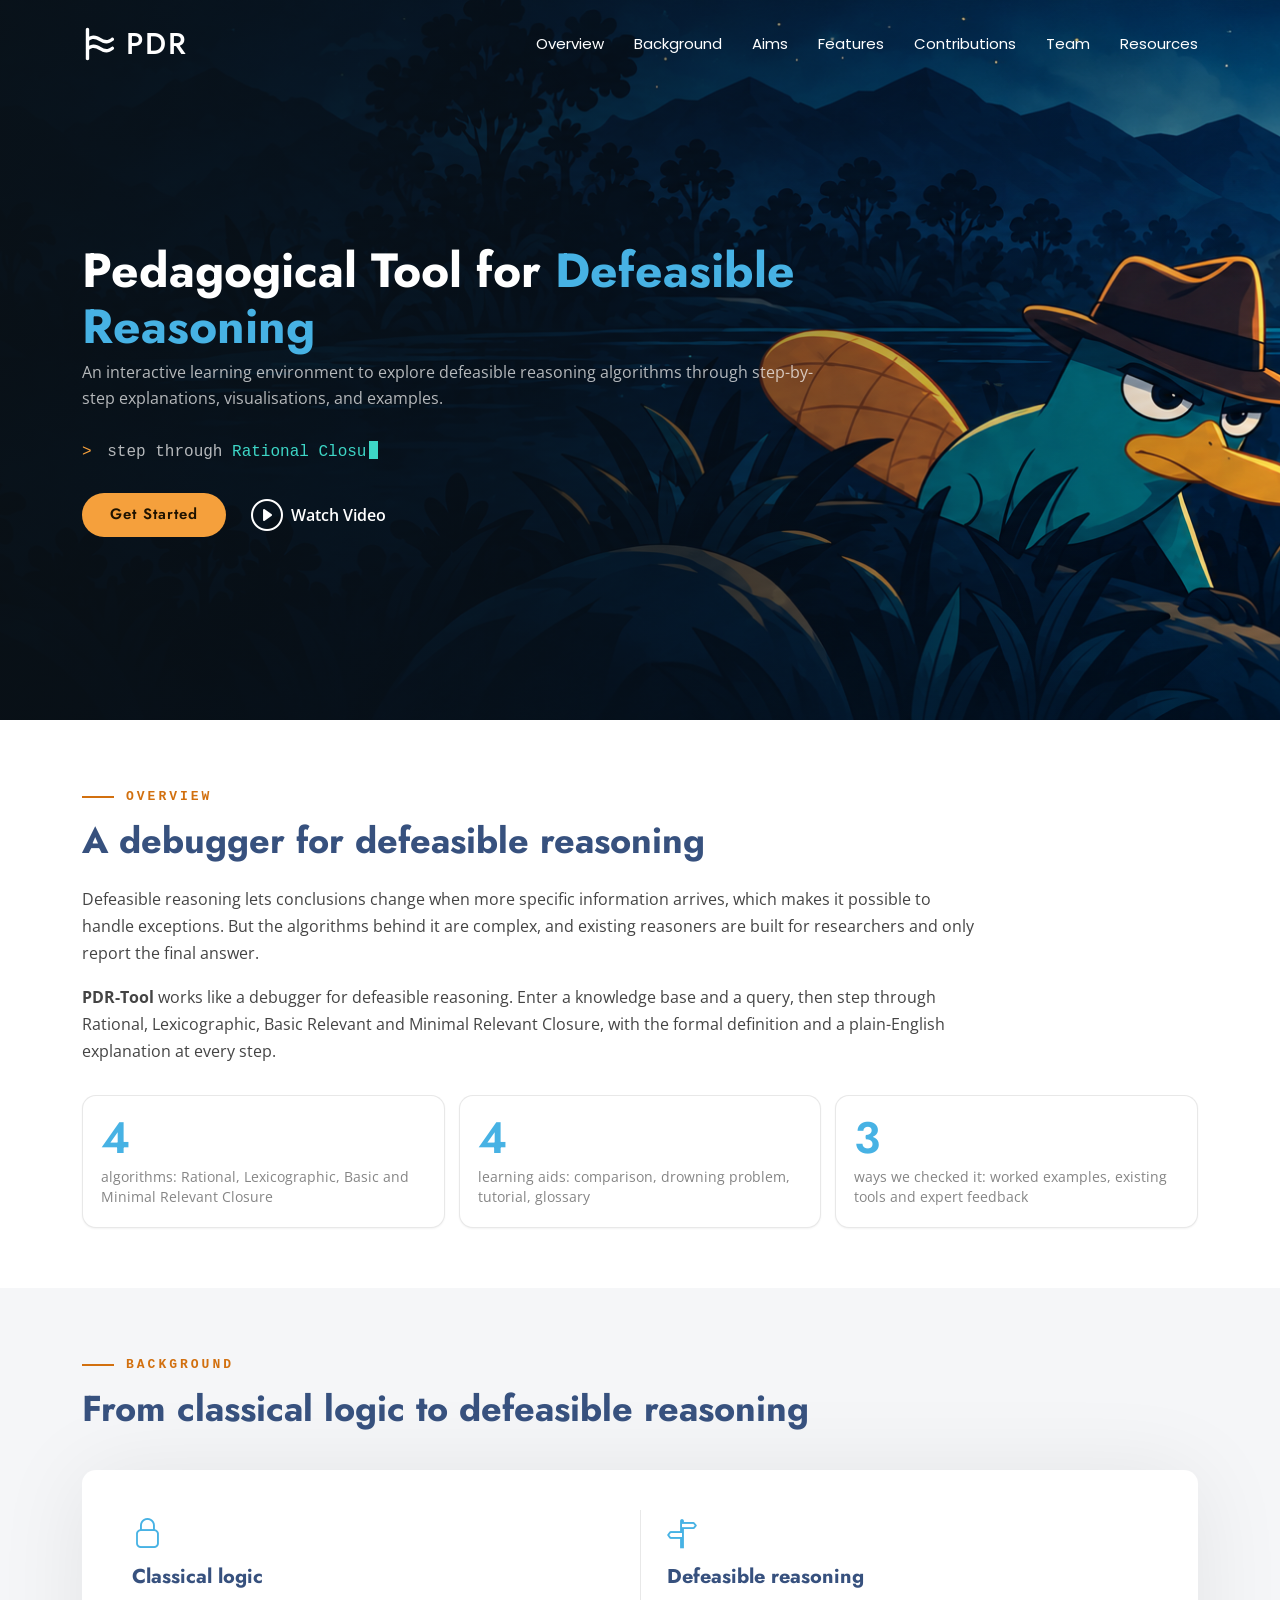
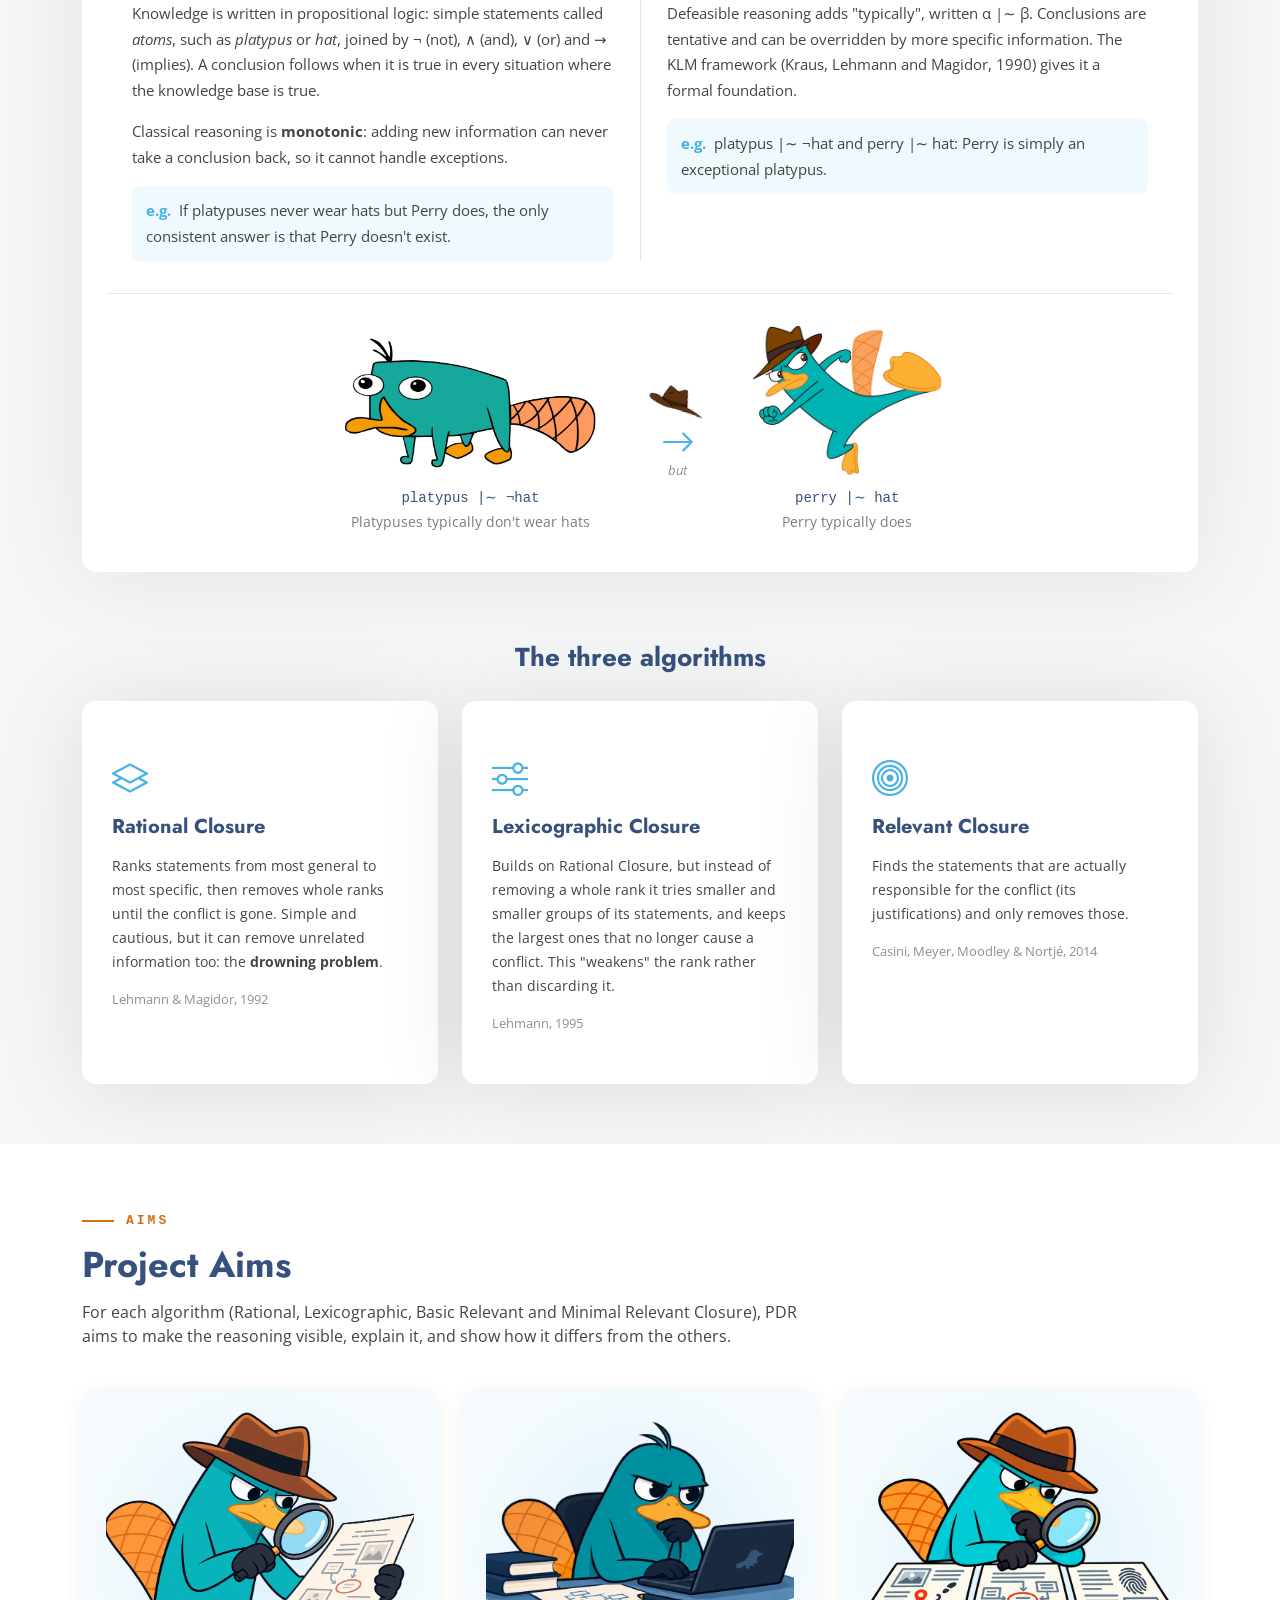
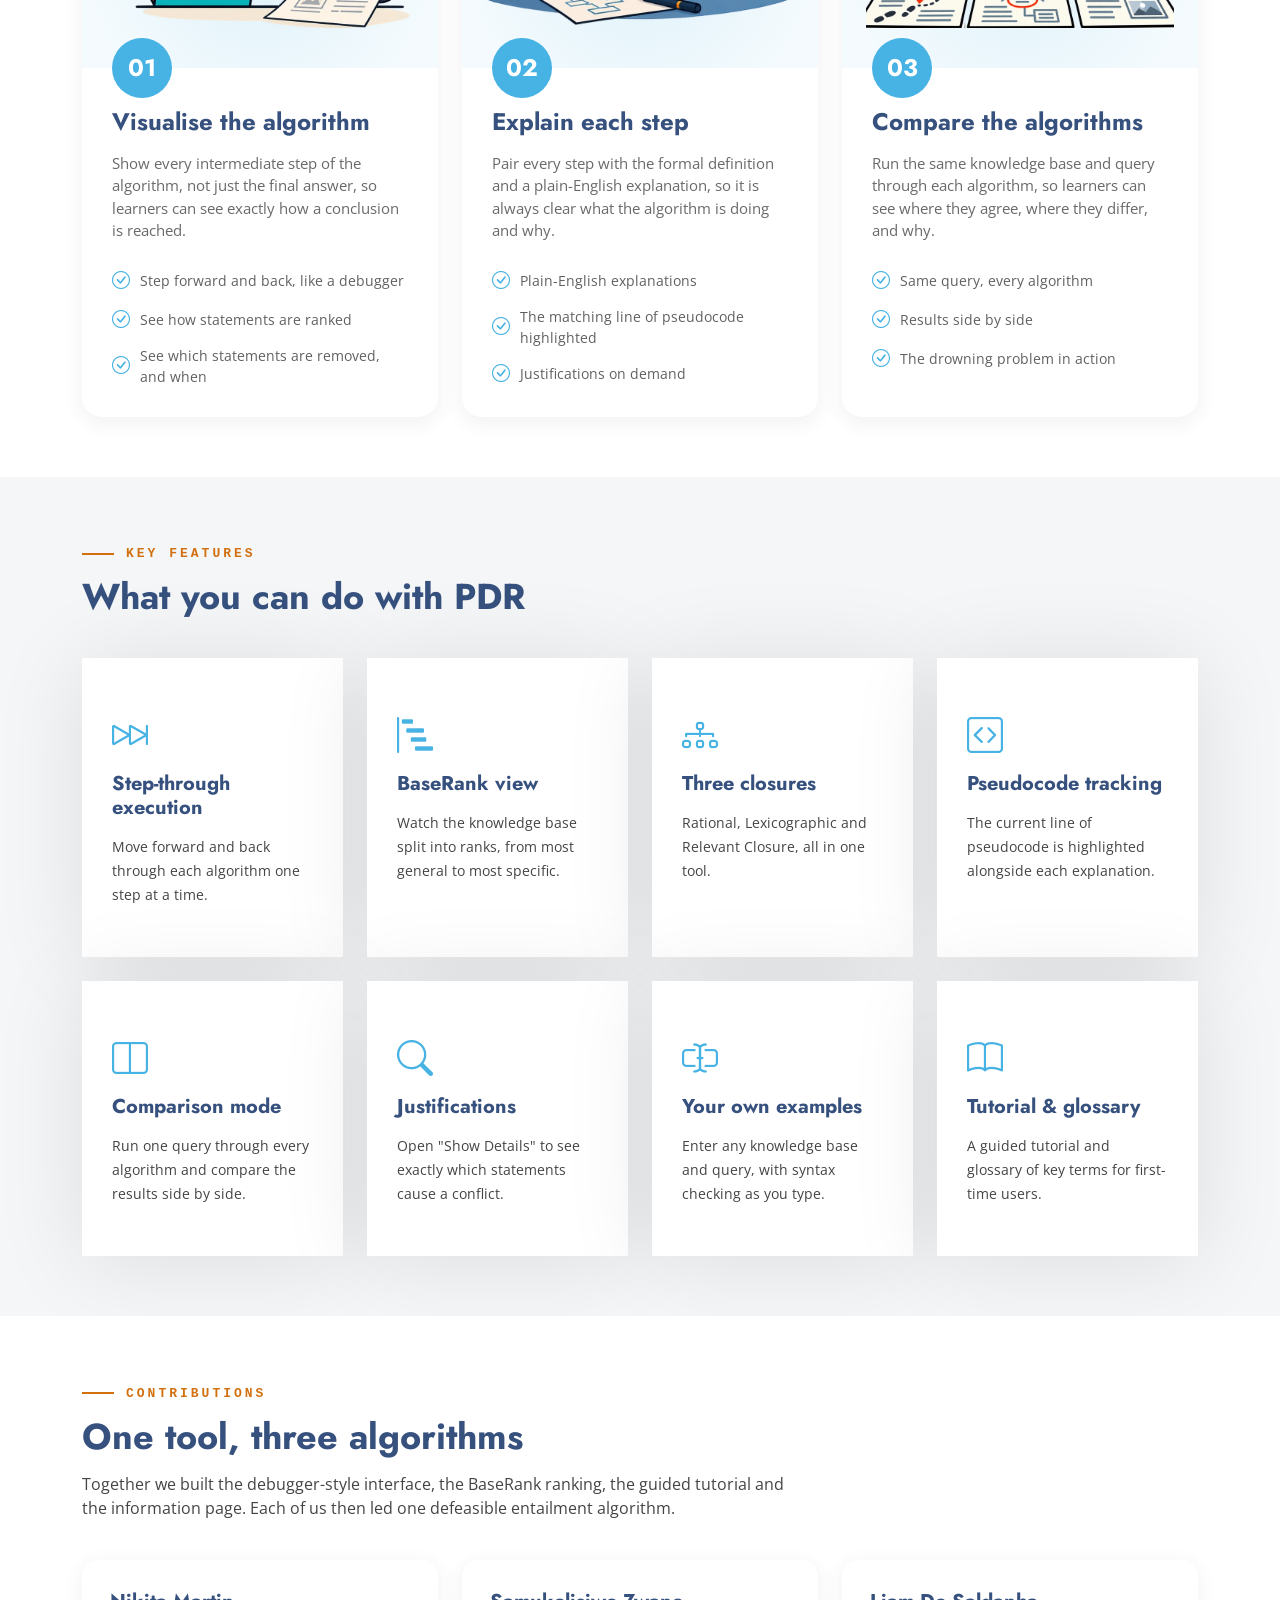
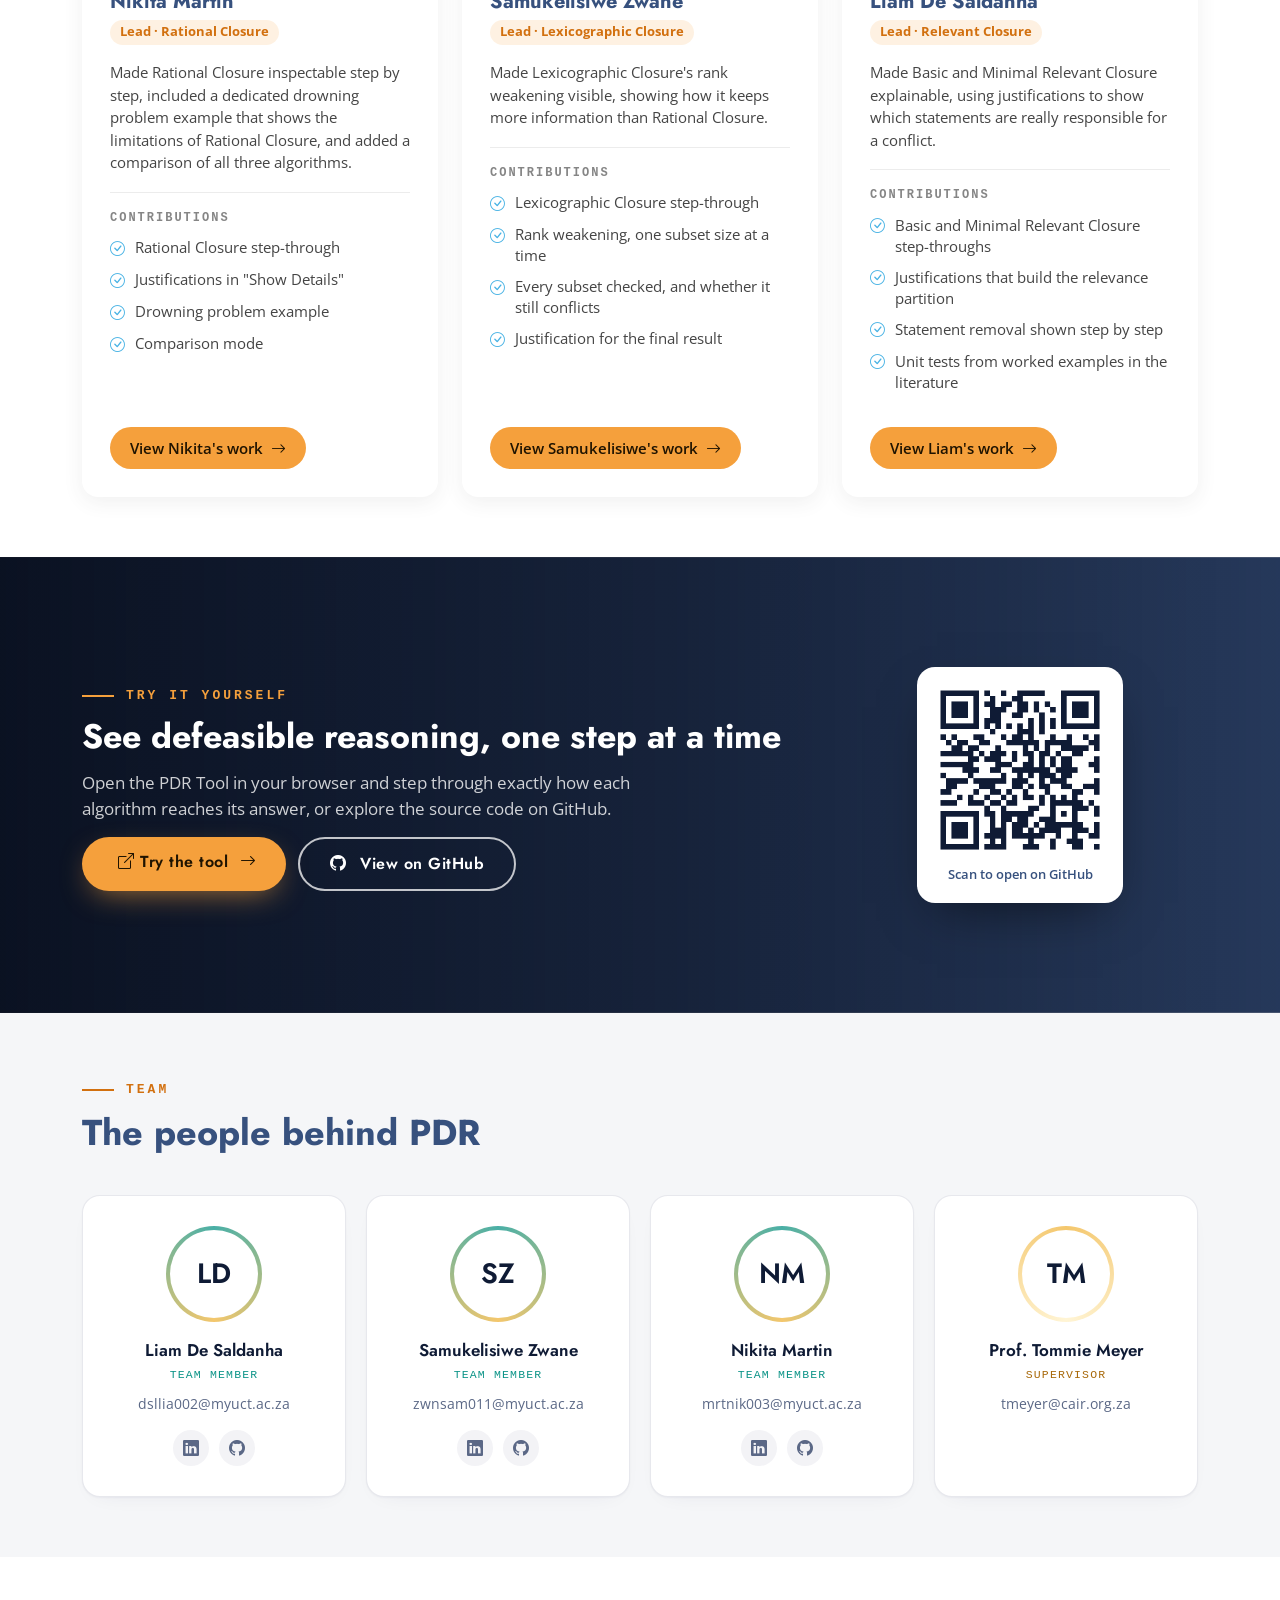
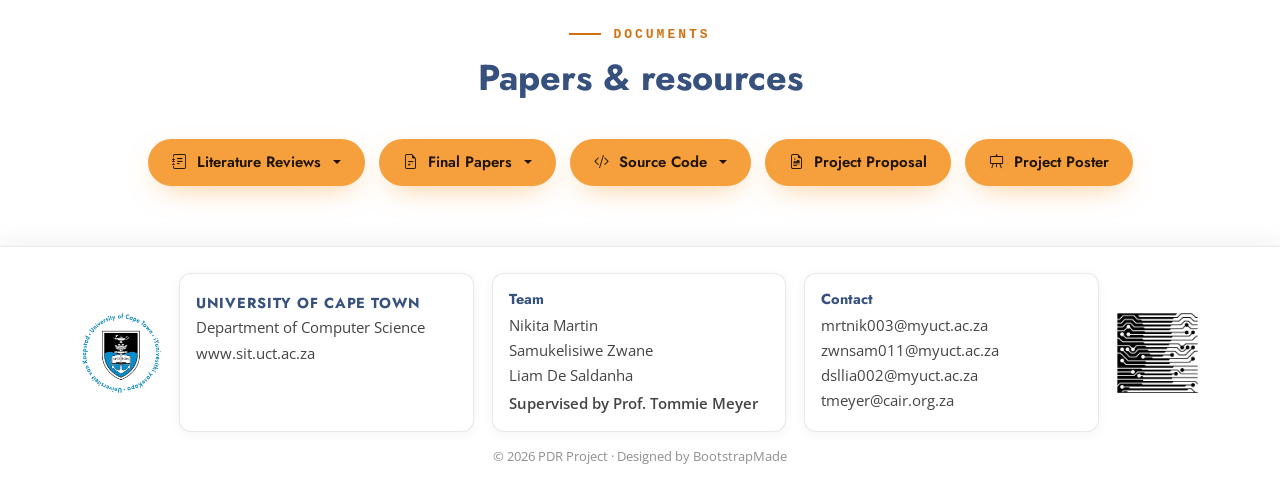
==== commit e312cce9: "tried to fix github button" ====
--- a/index.html
+++ b/index.html
@@ -498,6 +498,7 @@
             <p>Open the PDR Tool in your browser and step through exactly how each algorithm reaches its answer, or explore the source code on GitHub.</p>
             <div class="cta-actions">
               <a class="cta-btn" href="https://pdr-tool.onrender.com/" target="_blank" rel="noopener"><i class="bi bi-box-arrow-up-right"></i> Try the tool <i class="bi bi-arrow-right"></i></a>
+              
               <a class="cta-btn cta-btn-outline" href="https://github.com/Kita-m17/PDR_Tool" target="_blank" rel="noopener"><i class="bi bi-github"></i> View on GitHub</a>
             </div>
           </div>
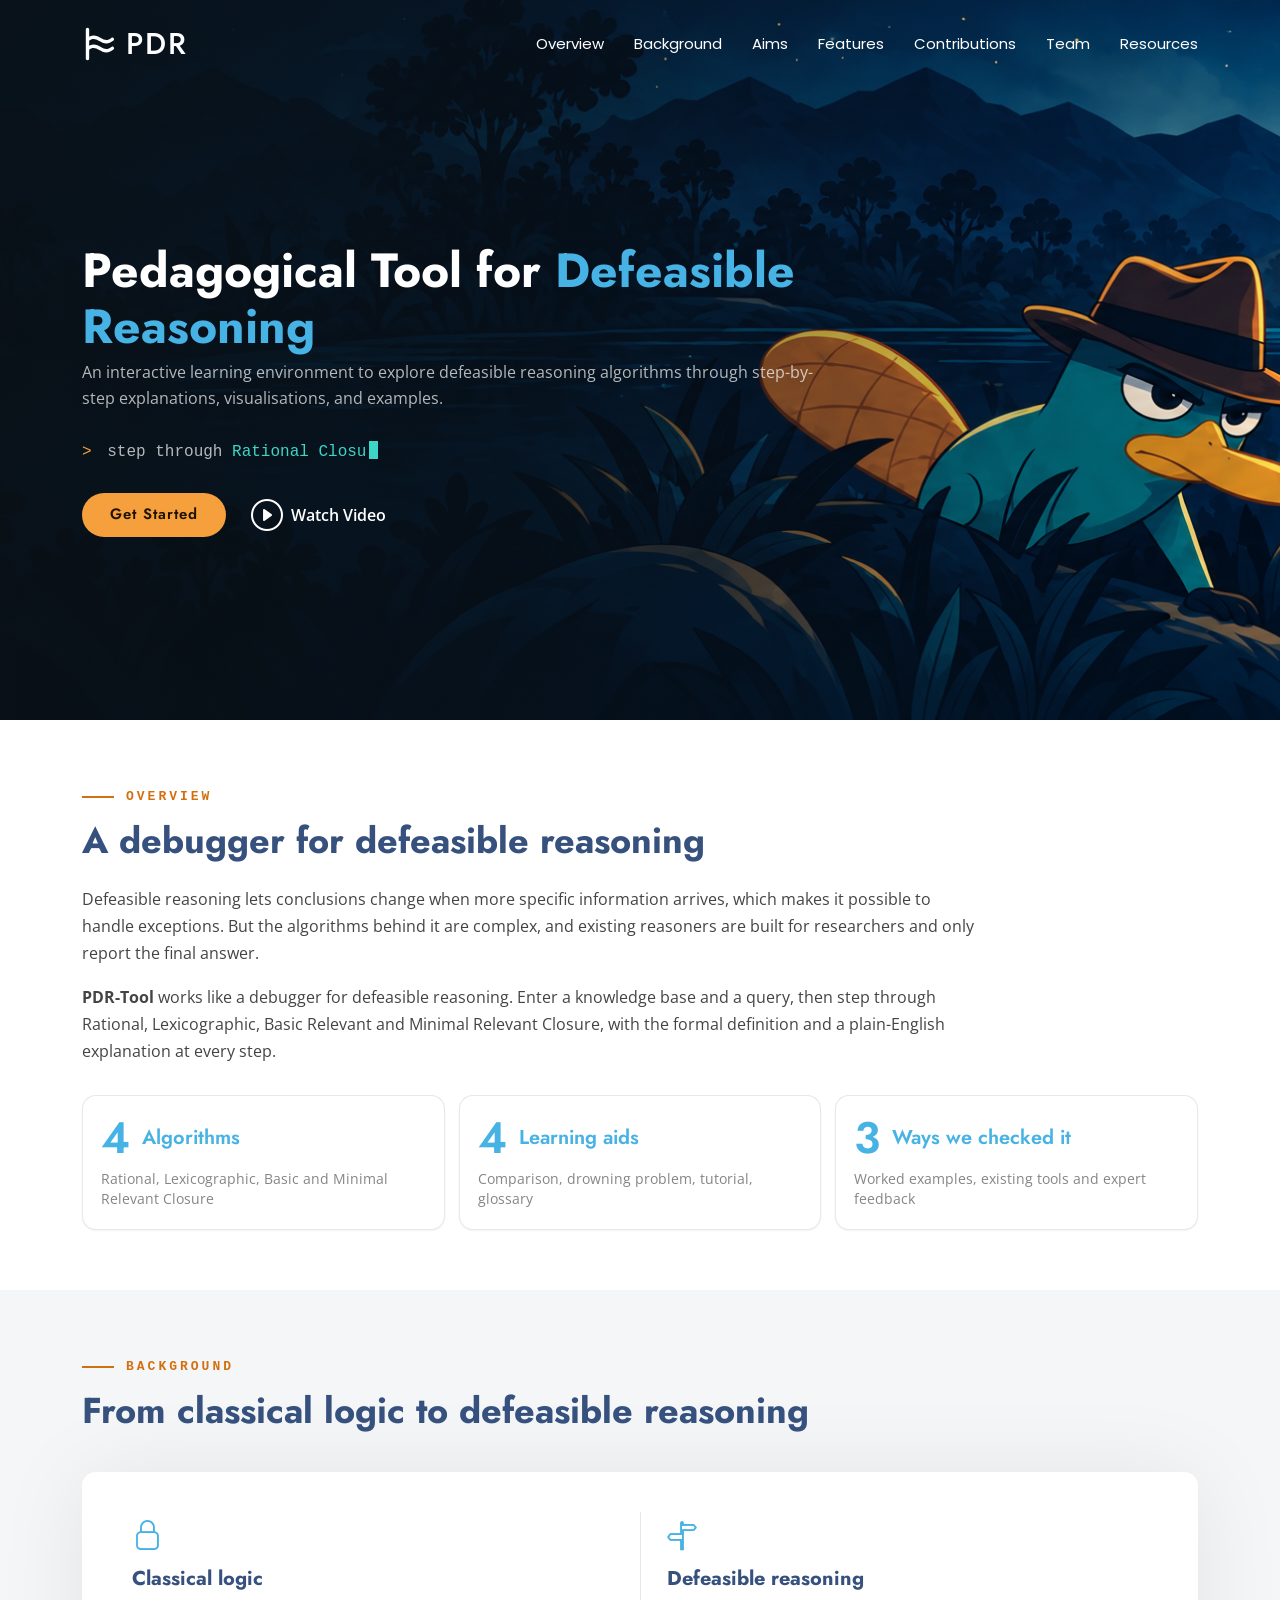
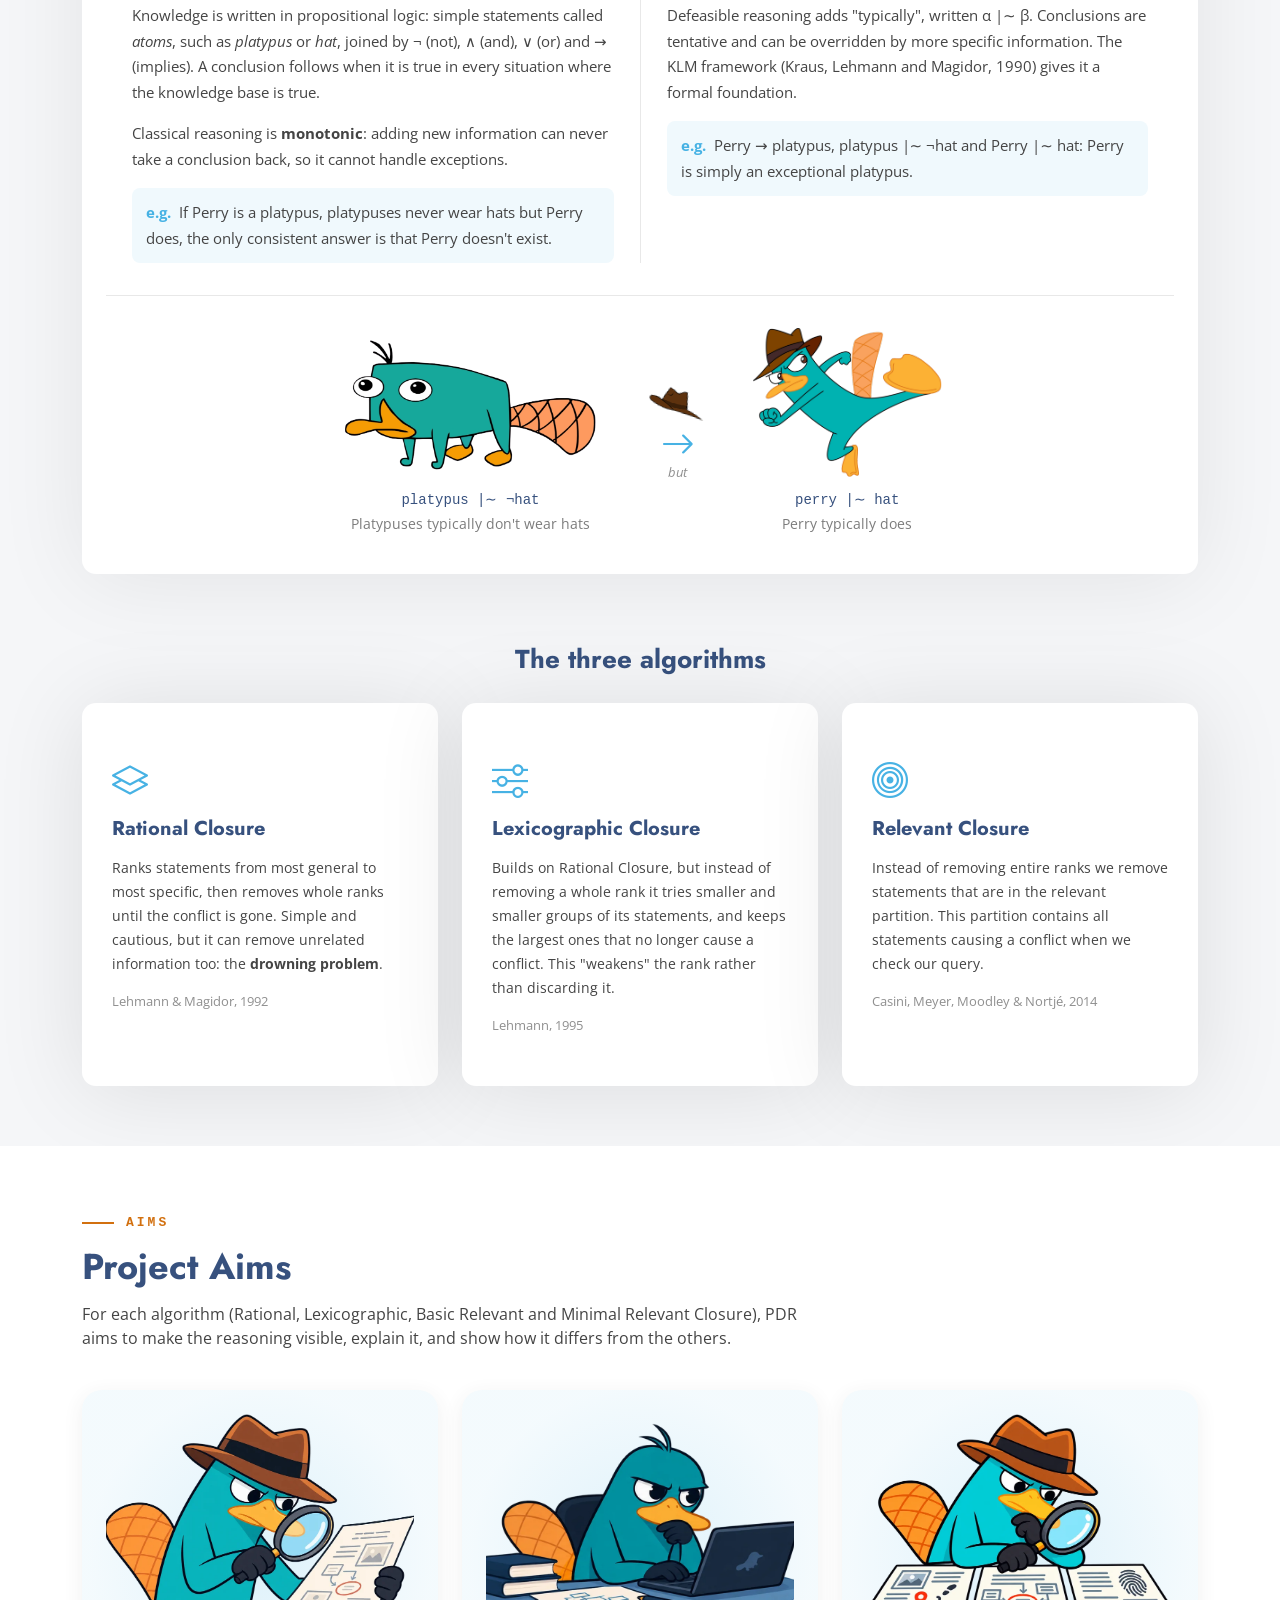
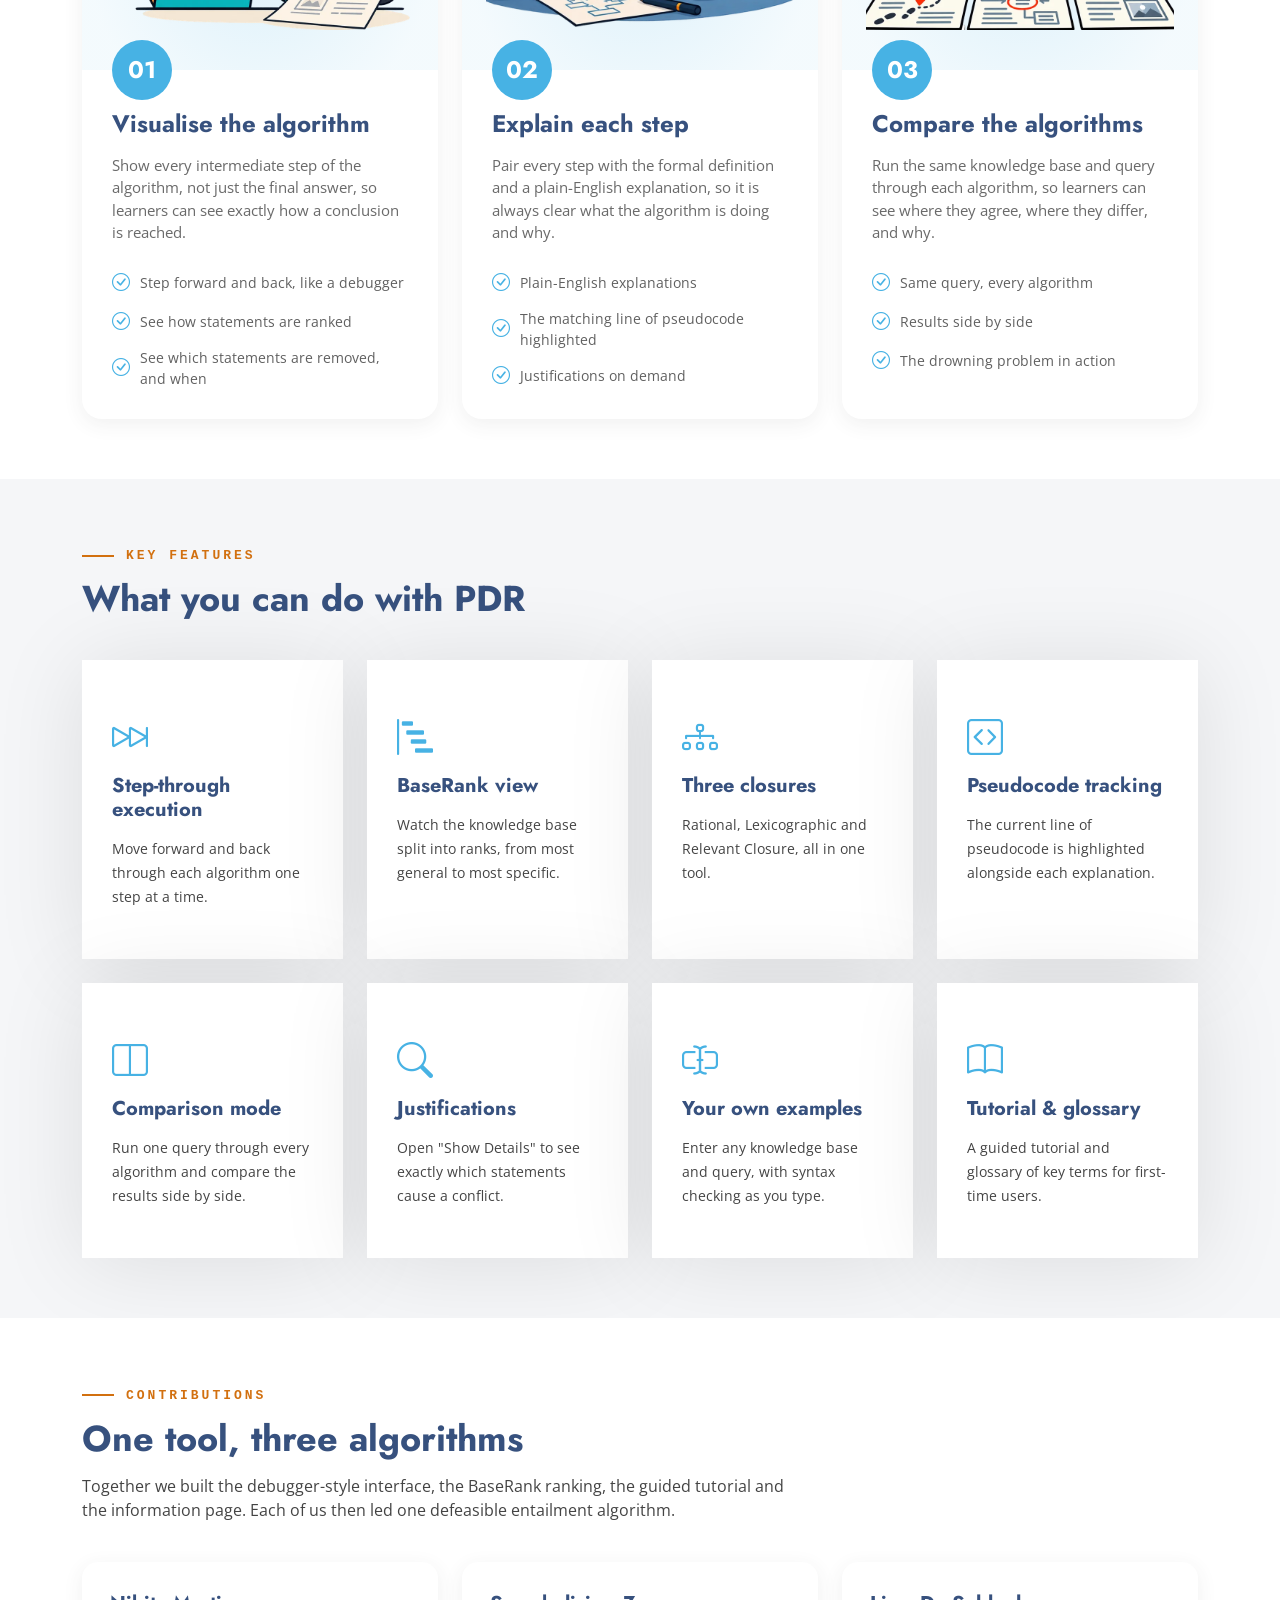
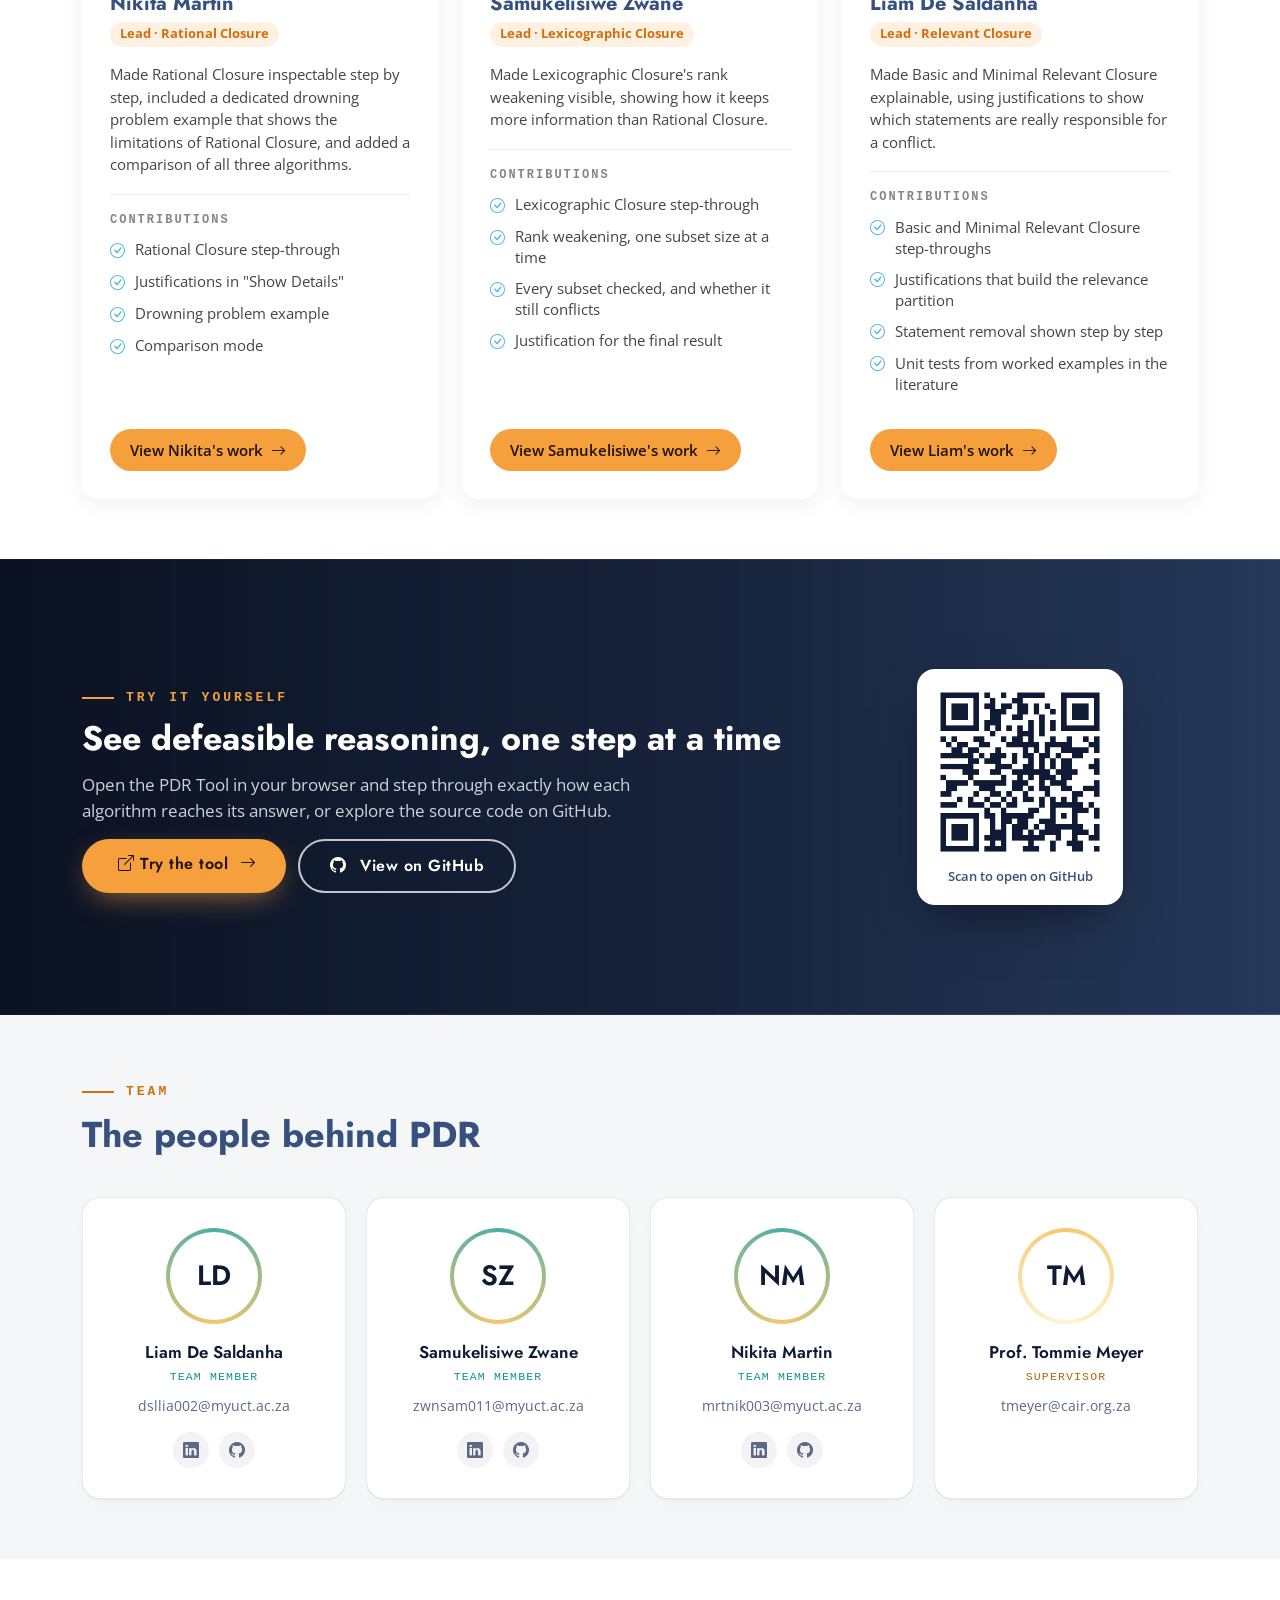
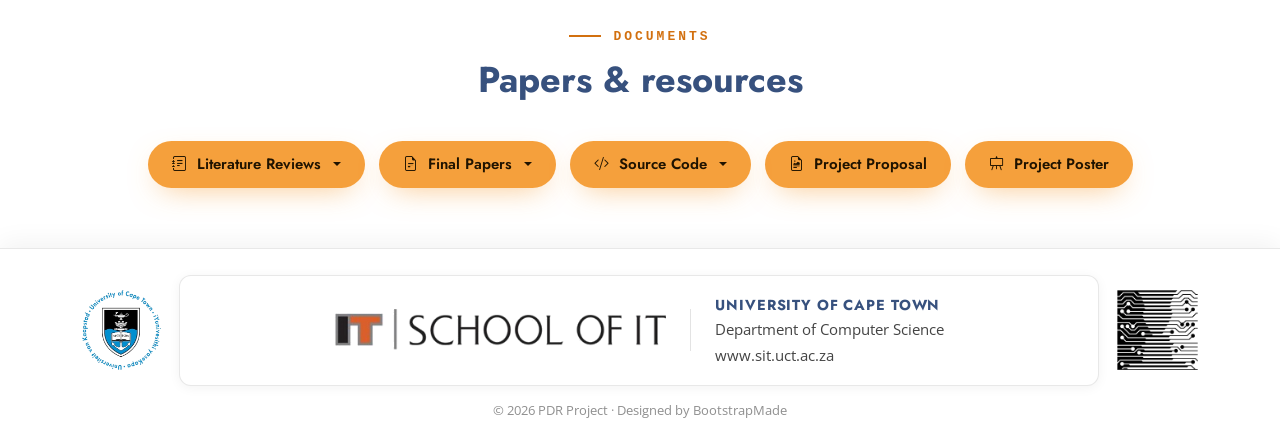
==== commit af643e31: "Liams revisions" ====
--- a/index.html
+++ b/index.html
@@ -118,16 +118,25 @@
 
         <div class="overview-stats">
           <div class="overview-stat" data-aos="fade-up" data-aos-delay="200">
-            <b class="count" data-count="4">4</b>
-            <span>algorithms: Rational, Lexicographic, Basic and Minimal Relevant Closure</span>
+            <div class="stat-top">
+              <b class="count" data-count="4">4</b>
+              <h4 class="stat-head">Algorithms</h4>
+            </div>
+            <span>Rational, Lexicographic, Basic and Minimal Relevant Closure</span>
           </div>
           <div class="overview-stat" data-aos="fade-up" data-aos-delay="300">
-            <b class="count" data-count="4">4</b>
-            <span>learning aids: comparison, drowning problem, tutorial, glossary</span>
+            <div class="stat-top">
+              <b class="count" data-count="4">4</b>
+              <h4 class="stat-head">Learning aids</h4>
+            </div>
+            <span>Comparison, drowning problem, tutorial, glossary</span>
           </div>
           <div class="overview-stat" data-aos="fade-up" data-aos-delay="400">
-            <b class="count" data-count="3">3</b>
-            <span>ways we checked it: worked examples, existing tools and expert feedback</span>
+            <div class="stat-top">
+              <b class="count" data-count="3">3</b>
+              <h4 class="stat-head">Ways we checked it</h4>
+            </div>
+            <span>Worked examples, existing tools and expert feedback</span>
           </div>
         </div>
 
@@ -154,14 +163,14 @@
               <h4>Classical logic</h4>
               <p>Knowledge is written in propositional logic: simple statements called <em>atoms</em>, such as <em>platypus</em> or <em>hat</em>, joined by &not; (not), &and; (and), &or; (or) and &rarr; (implies). A conclusion follows when it is true in every situation where the knowledge base is true.</p>
               <p>Classical reasoning is <strong>monotonic</strong>: adding new information can never take a conclusion back, so it cannot handle exceptions.</p>
-              <p class="topic-example"><span>e.g.</span> If platypuses never wear hats but Perry does, the only consistent answer is that Perry doesn't exist.</p>
+              <p class="topic-example"><span>e.g.</span> If Perry is a platypus, platypuses never wear hats but Perry does, the only consistent answer is that Perry doesn't exist.</p>
             </div>
 
             <div class="col-lg-6 background-topic">
               <i class="bi bi-signpost-split topic-icon"></i>
               <h4>Defeasible reasoning</h4>
               <p>Defeasible reasoning adds "typically", written &alpha; |&sim; &beta;. Conclusions are tentative and can be overridden by more specific information. The KLM framework (Kraus, Lehmann and Magidor, 1990) gives it a formal foundation.</p>
-              <p class="topic-example"><span>e.g.</span> platypus |&sim; &not;hat and perry |&sim; hat: Perry is simply an exceptional platypus.</p>
+              <p class="topic-example"><span>e.g.</span> Perry &rarr; platypus, platypus |&sim; &not;hat and Perry |&sim; hat: Perry is simply an exceptional platypus.</p>
             </div>
 
             <!-- Perry example: no hat -> hat -->
@@ -213,7 +222,7 @@
             <div class="service-item">
               <div class="icon"><i class="bi bi-bullseye"></i></div>
               <h4>Relevant Closure</h4>
-              <p>Finds the statements that are actually responsible for the conflict (its justifications) and only removes those.</p>
+              <p>Instead of removing entire ranks we remove statements that are in the relevant partition. This partition contains all statements causing a conflict when we check our query.</p>
               <span class="algo-cite">Casini, Meyer, Moodley &amp; Nortj&eacute;, 2014</span>
             </div>
           </div>
@@ -646,31 +655,12 @@
 
         <!-- UCT info -->
         <div class="footer-box footer-info">
-          <p class="uc-title">University of Cape Town</p>
-          <p>Department of Computer Science</p>
-          <p><a href="https://sit.uct.ac.za" target="_blank" rel="noopener">www.sit.uct.ac.za</a></p>
-        </div>
-
-        <!-- Team -->
-        <div class="footer-box">
-          <strong class="footer-box-title">Team</strong>
-          <ul>
-            <li>Nikita Martin</li>
-            <li>Samukelisiwe Zwane</li>
-            <li>Liam De Saldanha</li>
-            <li class="supervisor">Supervised by Prof. Tommie Meyer</li>
-          </ul>
-        </div>
-
-        <!-- Contact -->
-        <div class="footer-box">
-          <strong class="footer-box-title">Contact</strong>
-          <ul>
-            <li><a href="mailto:mrtnik003@myuct.ac.za">mrtnik003@myuct.ac.za</a></li>
-            <li><a href="mailto:zwnsam011@myuct.ac.za">zwnsam011@myuct.ac.za</a></li>
-            <li><a href="mailto:dsllia002@myuct.ac.za">dsllia002@myuct.ac.za</a></li>
-            <li><a href="mailto:tmeyer@cair.org.za">tmeyer@cair.org.za</a></li>
-          </ul>
+          <img src="assets/img/school-of-it-logo.png" alt="UCT School of IT logo" class="footer-sit-logo" loading="lazy">
+          <div class="footer-info-text">
+            <p class="uc-title">University of Cape Town</p>
+            <p>Department of Computer Science</p>
+            <p><a href="https://sit.uct.ac.za" target="_blank" rel="noopener">www.sit.uct.ac.za</a></p>
+          </div>
         </div>
 
         <!-- Right logo -->
--- a/assets/css/main.css
+++ b/assets/css/main.css
@@ -1702,6 +1702,26 @@
   font-size: 13.5px;
   line-height: 1.45;
   color: color-mix(in srgb, var(--default-color), transparent 35%);
+}
+
+.overview .overview-stat .stat-top {
+  display: flex;
+  align-items: center;
+  gap: 12px;
+  margin-bottom: 10px;
+}
+
+.overview .overview-stat .stat-top b {
+  margin-bottom: 0;
+}
+
+.overview .overview-stat .stat-head {
+  margin: 0;
+  font-family: var(--heading-font);
+  font-size: 20px;
+  font-weight: 600;
+  line-height: 1.2;
+  color: var(--accent-color);
 }
 
 /* Overview: abstract */
@@ -3225,6 +3245,31 @@
   box-shadow: 0 2px 12px rgba(0, 0, 0, 0.05);
 }
 
+/* UCT info box: School of IT logo beside the text */
+.pdr-footer .footer-info {
+  display: flex;
+  flex-wrap: wrap;
+  align-items: center;
+  justify-content: center;
+  gap: 14px 24px;
+}
+
+.pdr-footer .footer-sit-logo {
+  height: 42px;
+  max-width: 100%;
+  object-fit: contain;
+  width: auto;
+  padding-right: 24px;
+  border-right: 1px solid color-mix(in srgb, var(--default-color), transparent 85%);
+}
+
+@media (max-width: 575px) {
+  .pdr-footer .footer-sit-logo {
+    padding-right: 0;
+    border-right: 0;
+  }
+}
+
 .pdr-footer .footer-box p {
   margin: 4px 0;
 }
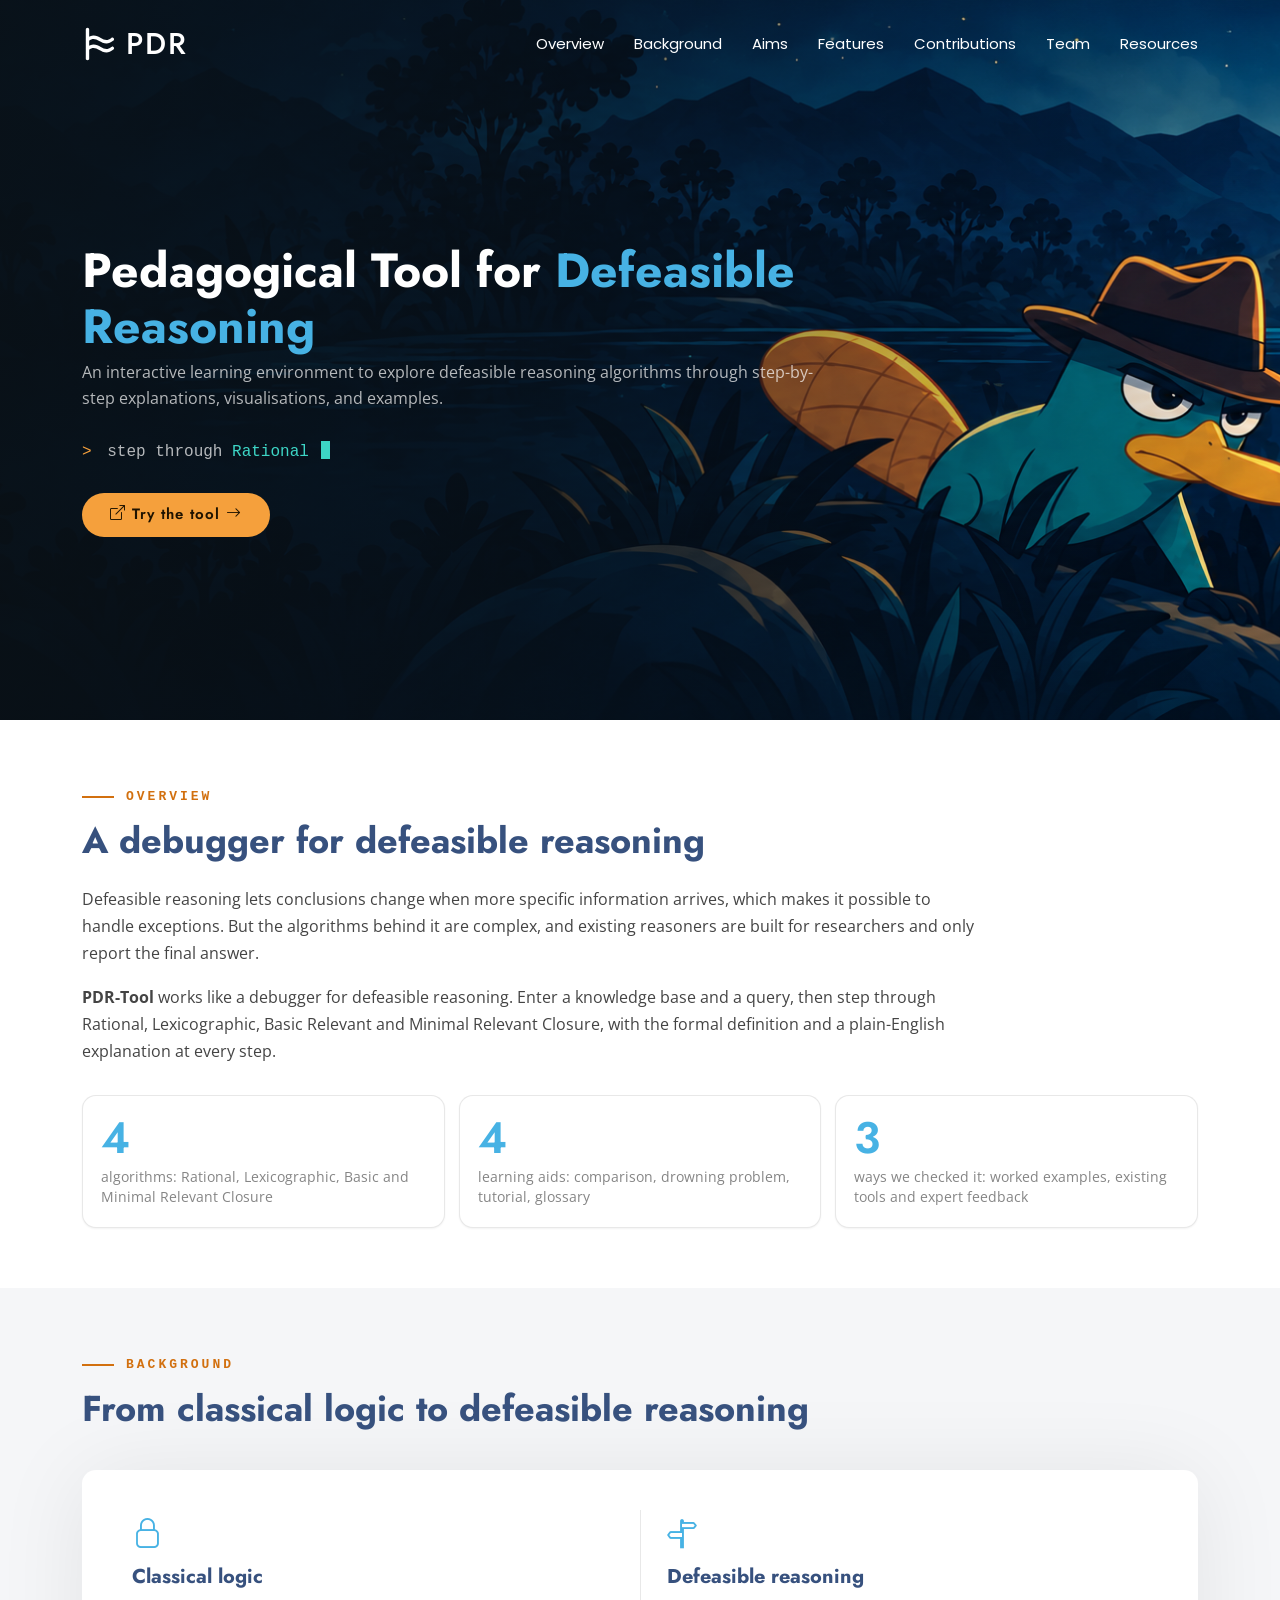
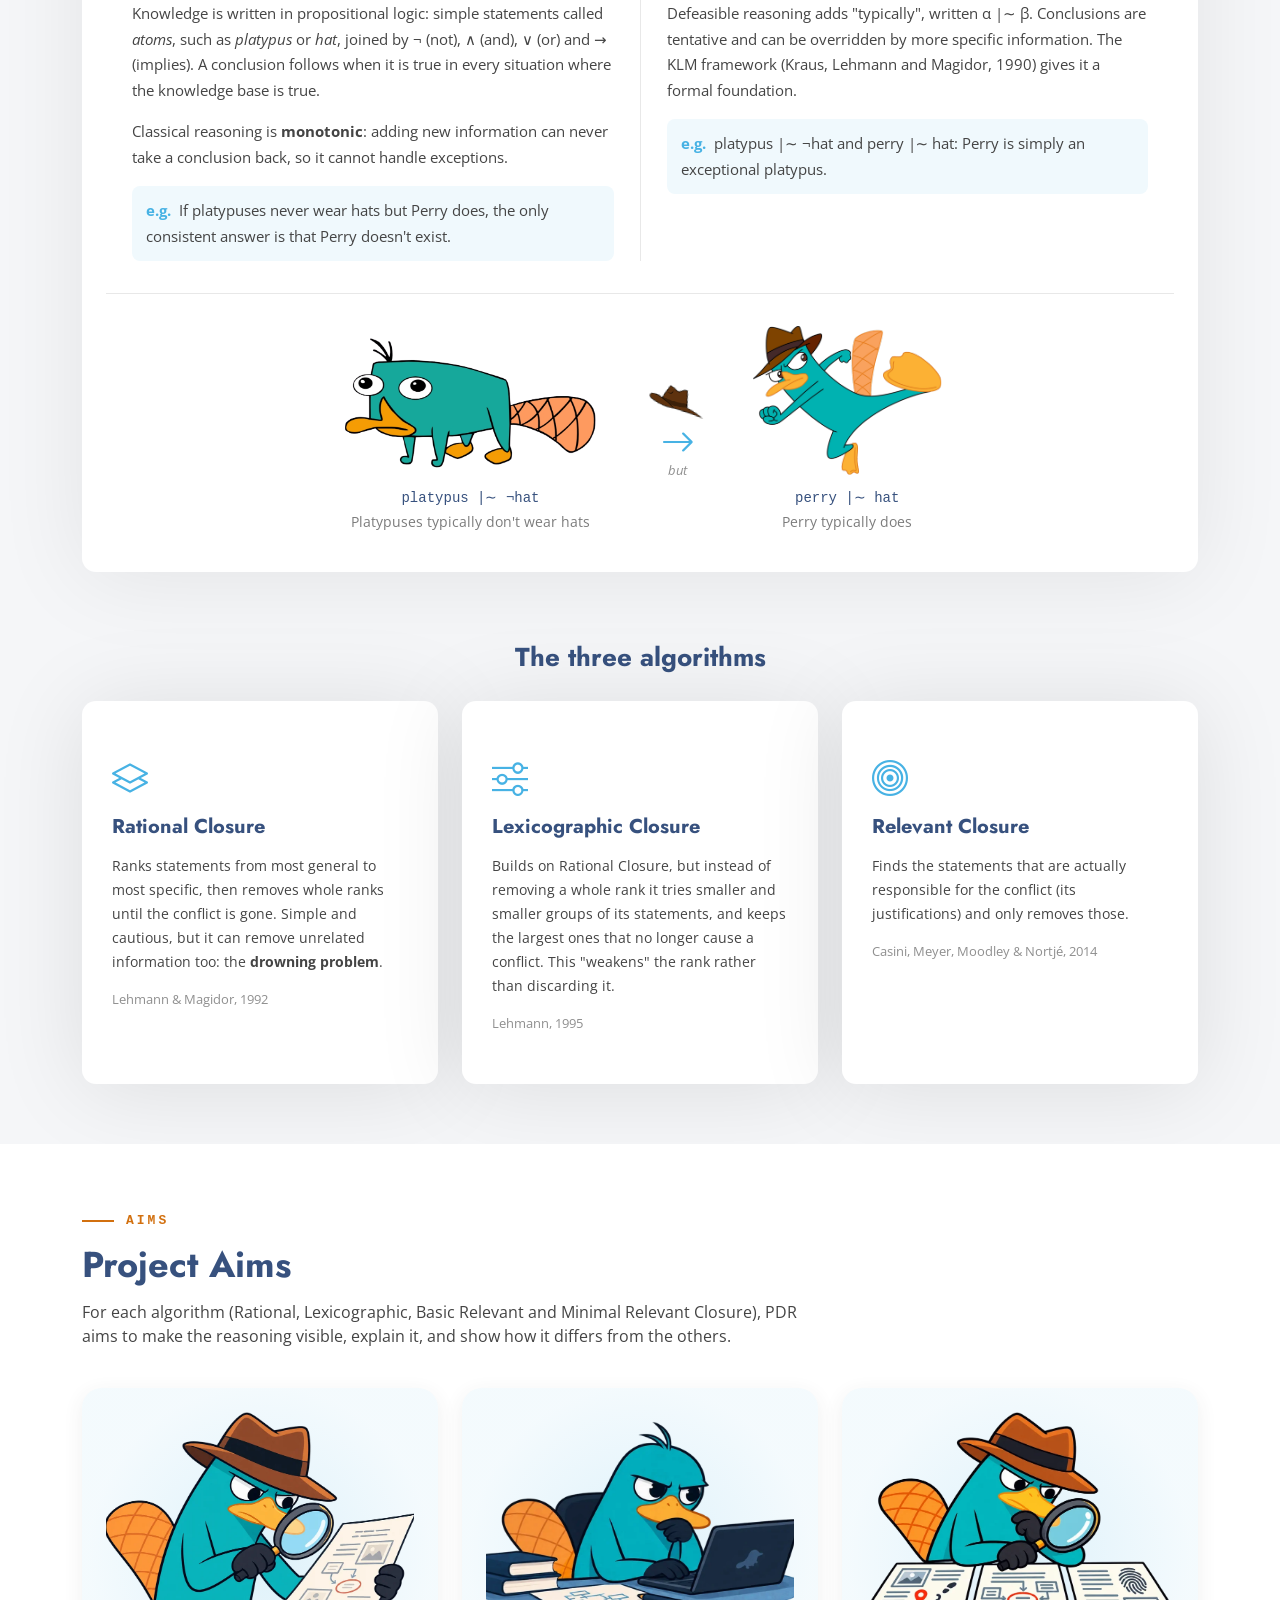
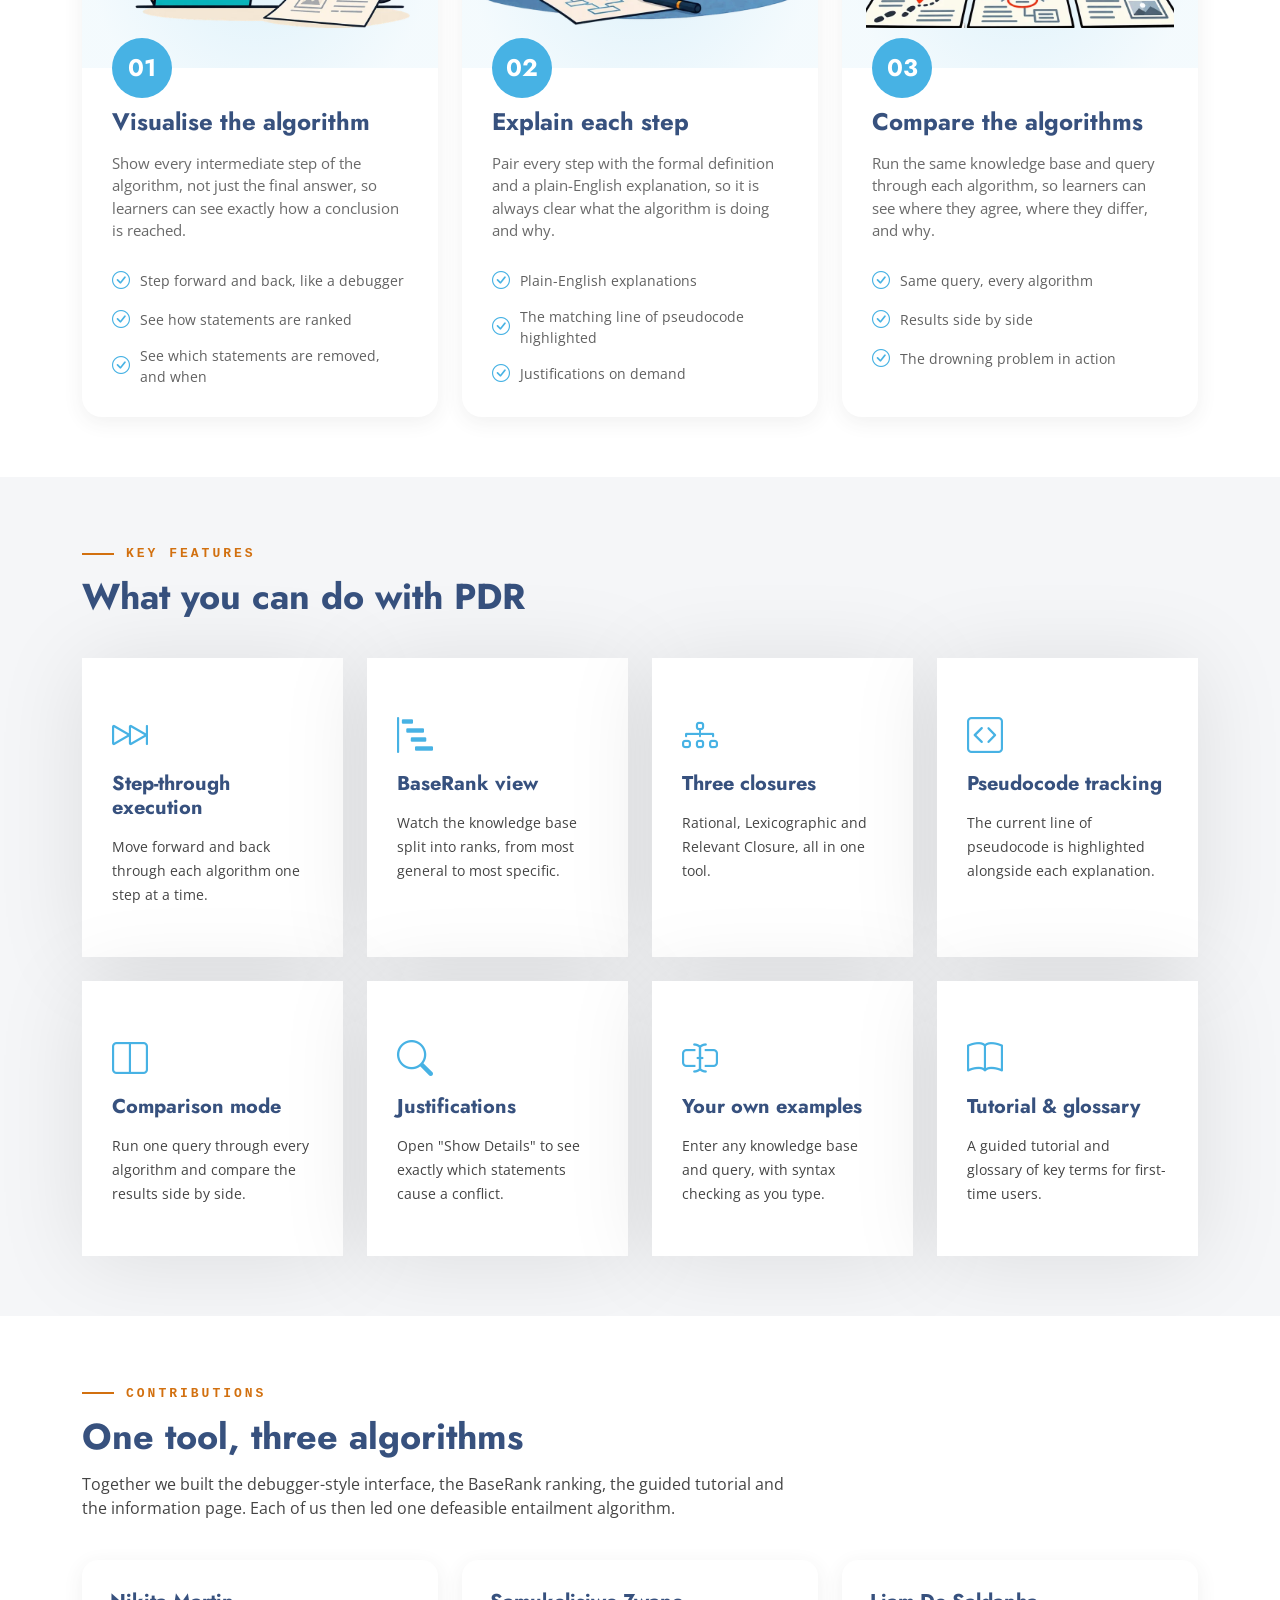
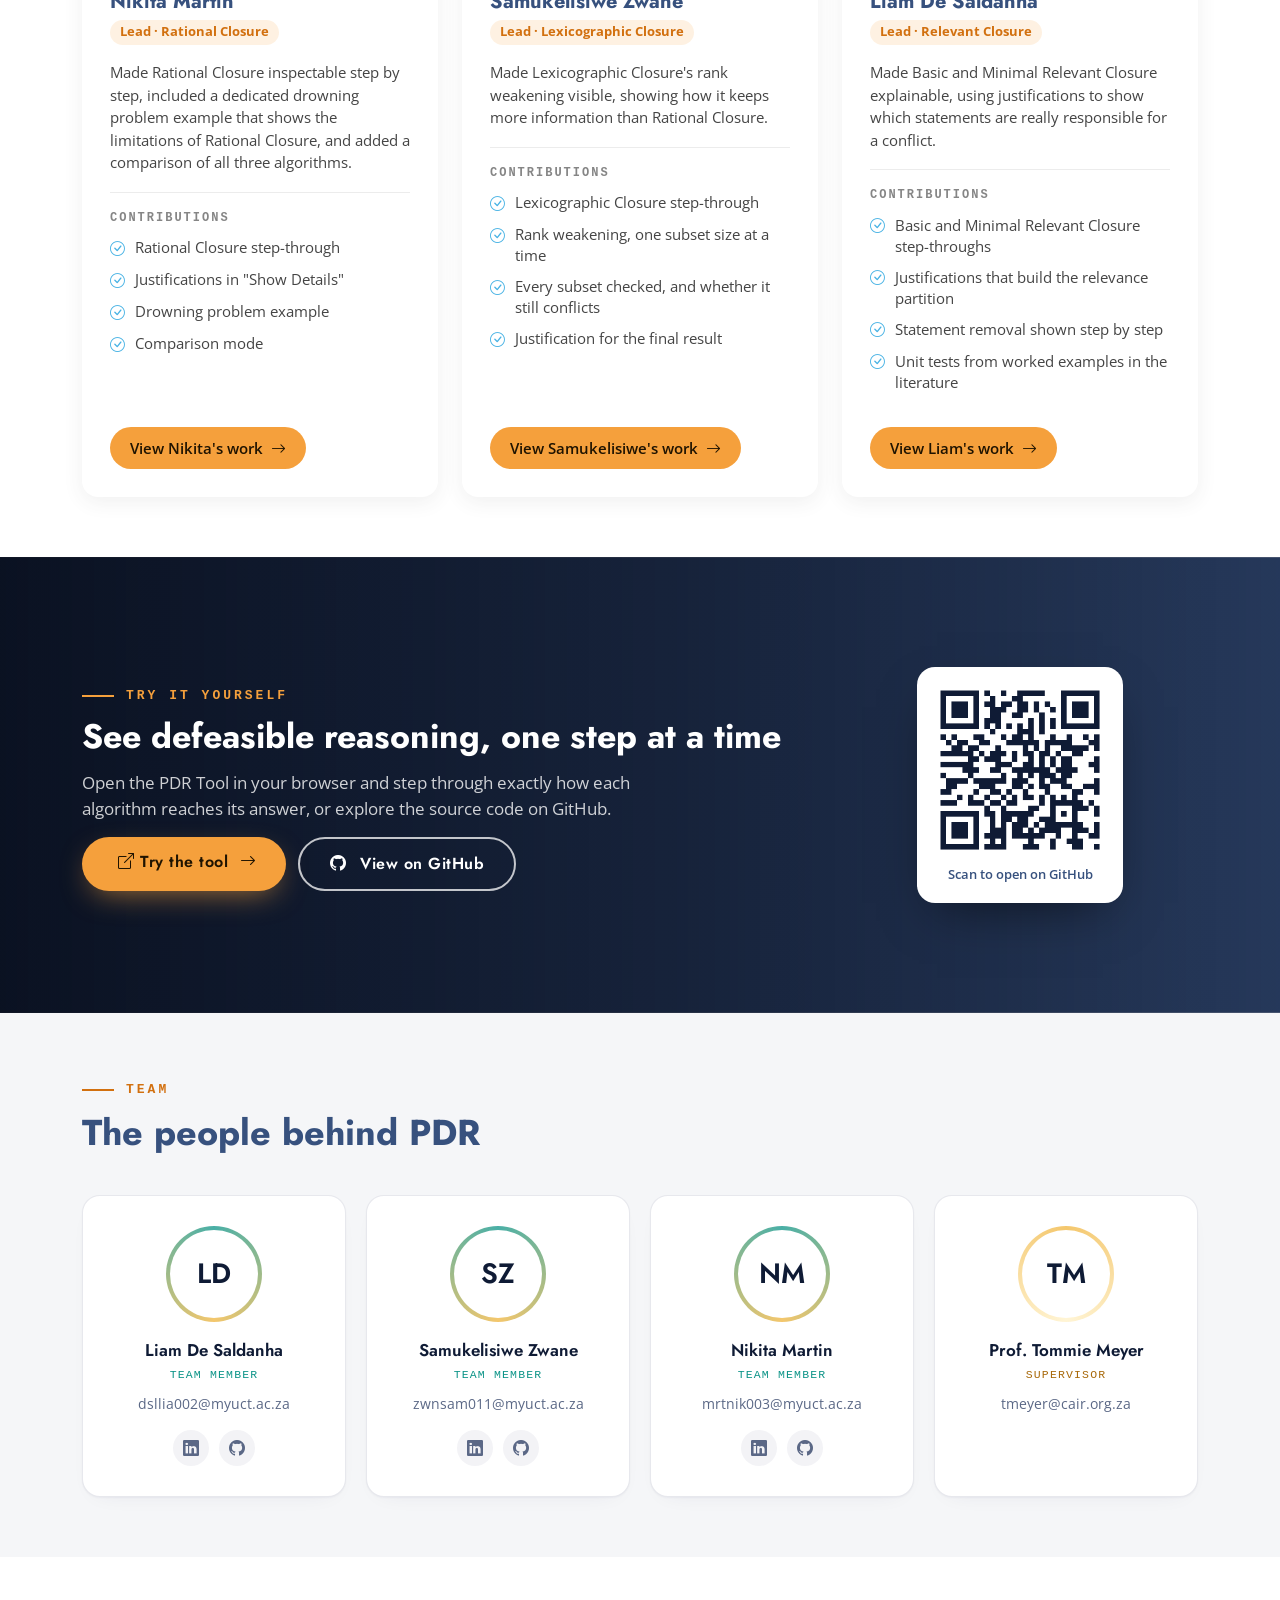
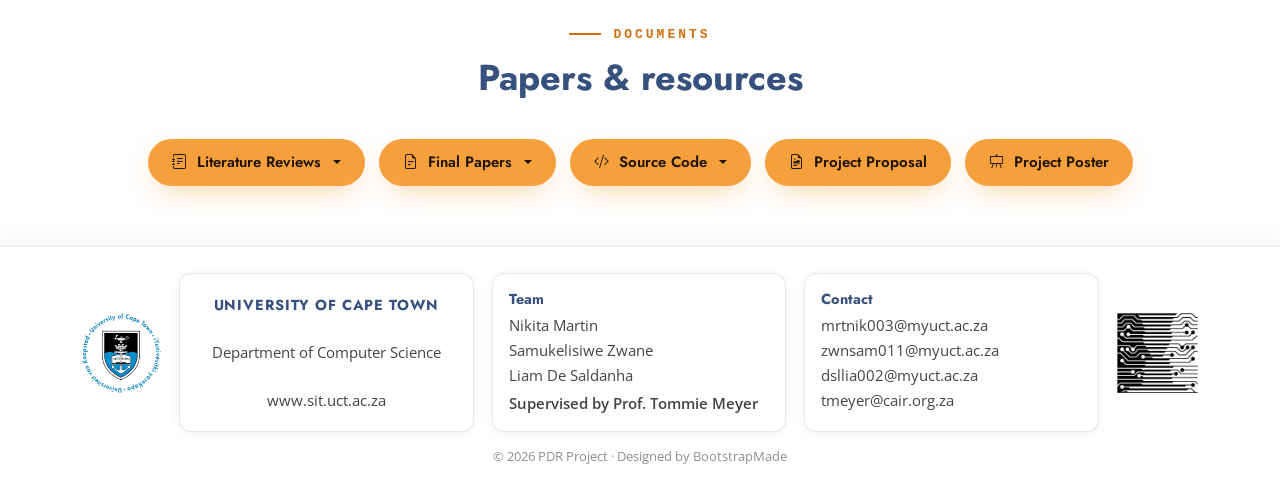
==== commit 8000b75e: "fixed perrys colour - and removed Get started and video buttons" ====
--- a/index.html
+++ b/index.html
@@ -88,8 +88,8 @@
             </p>
 
             <div class="d-flex">
-              <a href="#overview" class="btn-get-started">Get Started</a>
-              <a href="https://www.youtube.com/watch?v=Y7f98aduVJ8" class="glightbox btn-watch-video d-flex align-items-center"><i class="bi bi-play-circle"></i><span>Watch Video</span></a>
+              <!-- <a href="#overview" class="btn-get-started">Get Started</a> -->
+              <a class="btn-get-started" href="https://pdr-tool.onrender.com/" target="_blank" rel="noopener"><i class="bi bi-box-arrow-up-right"></i> Try the tool <i class="bi bi-arrow-right"></i></a>
             </div>
           </div>
         </div>
@@ -118,25 +118,16 @@
 
         <div class="overview-stats">
           <div class="overview-stat" data-aos="fade-up" data-aos-delay="200">
-            <div class="stat-top">
-              <b class="count" data-count="4">4</b>
-              <h4 class="stat-head">Algorithms</h4>
-            </div>
-            <span>Rational, Lexicographic, Basic and Minimal Relevant Closure</span>
+            <b class="count" data-count="4">4</b>
+            <span>algorithms: Rational, Lexicographic, Basic and Minimal Relevant Closure</span>
           </div>
           <div class="overview-stat" data-aos="fade-up" data-aos-delay="300">
-            <div class="stat-top">
-              <b class="count" data-count="4">4</b>
-              <h4 class="stat-head">Learning aids</h4>
-            </div>
-            <span>Comparison, drowning problem, tutorial, glossary</span>
+            <b class="count" data-count="4">4</b>
+            <span>learning aids: comparison, drowning problem, tutorial, glossary</span>
           </div>
           <div class="overview-stat" data-aos="fade-up" data-aos-delay="400">
-            <div class="stat-top">
-              <b class="count" data-count="3">3</b>
-              <h4 class="stat-head">Ways we checked it</h4>
-            </div>
-            <span>Worked examples, existing tools and expert feedback</span>
+            <b class="count" data-count="3">3</b>
+            <span>ways we checked it: worked examples, existing tools and expert feedback</span>
           </div>
         </div>
 
@@ -163,14 +154,14 @@
               <h4>Classical logic</h4>
               <p>Knowledge is written in propositional logic: simple statements called <em>atoms</em>, such as <em>platypus</em> or <em>hat</em>, joined by &not; (not), &and; (and), &or; (or) and &rarr; (implies). A conclusion follows when it is true in every situation where the knowledge base is true.</p>
               <p>Classical reasoning is <strong>monotonic</strong>: adding new information can never take a conclusion back, so it cannot handle exceptions.</p>
-              <p class="topic-example"><span>e.g.</span> If Perry is a platypus, platypuses never wear hats but Perry does, the only consistent answer is that Perry doesn't exist.</p>
+              <p class="topic-example"><span>e.g.</span> If platypuses never wear hats but Perry does, the only consistent answer is that Perry doesn't exist.</p>
             </div>
 
             <div class="col-lg-6 background-topic">
               <i class="bi bi-signpost-split topic-icon"></i>
               <h4>Defeasible reasoning</h4>
               <p>Defeasible reasoning adds "typically", written &alpha; |&sim; &beta;. Conclusions are tentative and can be overridden by more specific information. The KLM framework (Kraus, Lehmann and Magidor, 1990) gives it a formal foundation.</p>
-              <p class="topic-example"><span>e.g.</span> Perry &rarr; platypus, platypus |&sim; &not;hat and Perry |&sim; hat: Perry is simply an exceptional platypus.</p>
+              <p class="topic-example"><span>e.g.</span> platypus |&sim; &not;hat and perry |&sim; hat: Perry is simply an exceptional platypus.</p>
             </div>
 
             <!-- Perry example: no hat -> hat -->
@@ -222,7 +213,7 @@
             <div class="service-item">
               <div class="icon"><i class="bi bi-bullseye"></i></div>
               <h4>Relevant Closure</h4>
-              <p>Instead of removing entire ranks we remove statements that are in the relevant partition. This partition contains all statements causing a conflict when we check our query.</p>
+              <p>Finds the statements that are actually responsible for the conflict (its justifications) and only removes those.</p>
               <span class="algo-cite">Casini, Meyer, Moodley &amp; Nortj&eacute;, 2014</span>
             </div>
           </div>
@@ -579,9 +570,9 @@
               <h3>Prof. Tommie Meyer</h3>
               <span class="pdr-role">Supervisor</span>
               <a class="pdr-email" href="mailto:tmeyer@cair.org.za">tmeyer@cair.org.za</a>
-              <div class="pdr-social">
+              <!-- <div class="pdr-social"> -->
                 <!-- <a class="linkedin" href="https://www.linkedin.com/in/TOMMIE-LINKEDIN" target="_blank" rel="noopener" aria-label="Prof. Tommie Meyer on LinkedIn"><i class="bi bi-linkedin"></i></a> -->
-              </div>
+              <!-- </div> -->
             </div>
           </div>
 
@@ -655,12 +646,31 @@
 
         <!-- UCT info -->
         <div class="footer-box footer-info">
-          <img src="assets/img/school-of-it-logo.png" alt="UCT School of IT logo" class="footer-sit-logo" loading="lazy">
-          <div class="footer-info-text">
-            <p class="uc-title">University of Cape Town</p>
-            <p>Department of Computer Science</p>
-            <p><a href="https://sit.uct.ac.za" target="_blank" rel="noopener">www.sit.uct.ac.za</a></p>
-          </div>
+          <p class="uc-title">University of Cape Town</p>
+          <p>Department of Computer Science</p>
+          <p><a href="https://sit.uct.ac.za" target="_blank" rel="noopener">www.sit.uct.ac.za</a></p>
+        </div>
+
+        <!-- Team -->
+        <div class="footer-box">
+          <strong class="footer-box-title">Team</strong>
+          <ul>
+            <li>Nikita Martin</li>
+            <li>Samukelisiwe Zwane</li>
+            <li>Liam De Saldanha</li>
+            <li class="supervisor">Supervised by Prof. Tommie Meyer</li>
+          </ul>
+        </div>
+
+        <!-- Contact -->
+        <div class="footer-box">
+          <strong class="footer-box-title">Contact</strong>
+          <ul>
+            <li><a href="mailto:mrtnik003@myuct.ac.za">mrtnik003@myuct.ac.za</a></li>
+            <li><a href="mailto:zwnsam011@myuct.ac.za">zwnsam011@myuct.ac.za</a></li>
+            <li><a href="mailto:dsllia002@myuct.ac.za">dsllia002@myuct.ac.za</a></li>
+            <li><a href="mailto:tmeyer@cair.org.za">tmeyer@cair.org.za</a></li>
+          </ul>
         </div>
 
         <!-- Right logo -->
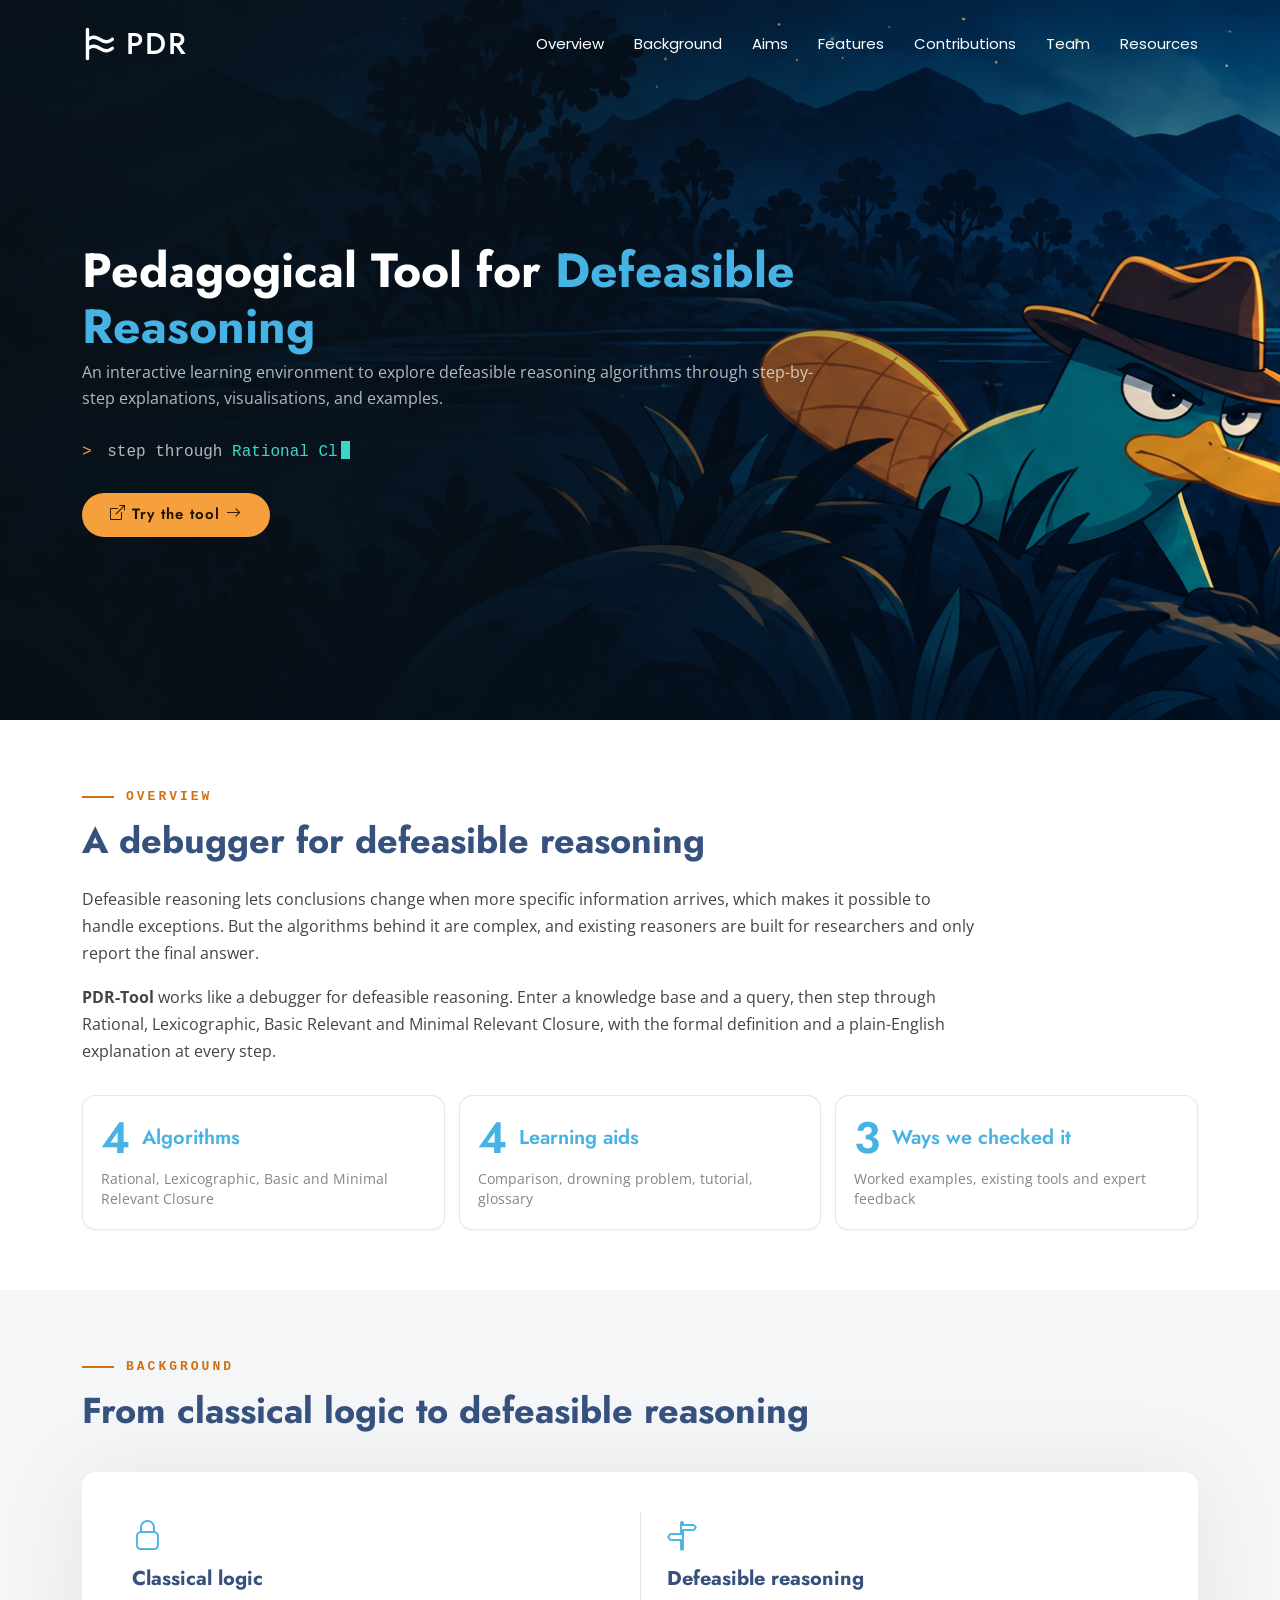
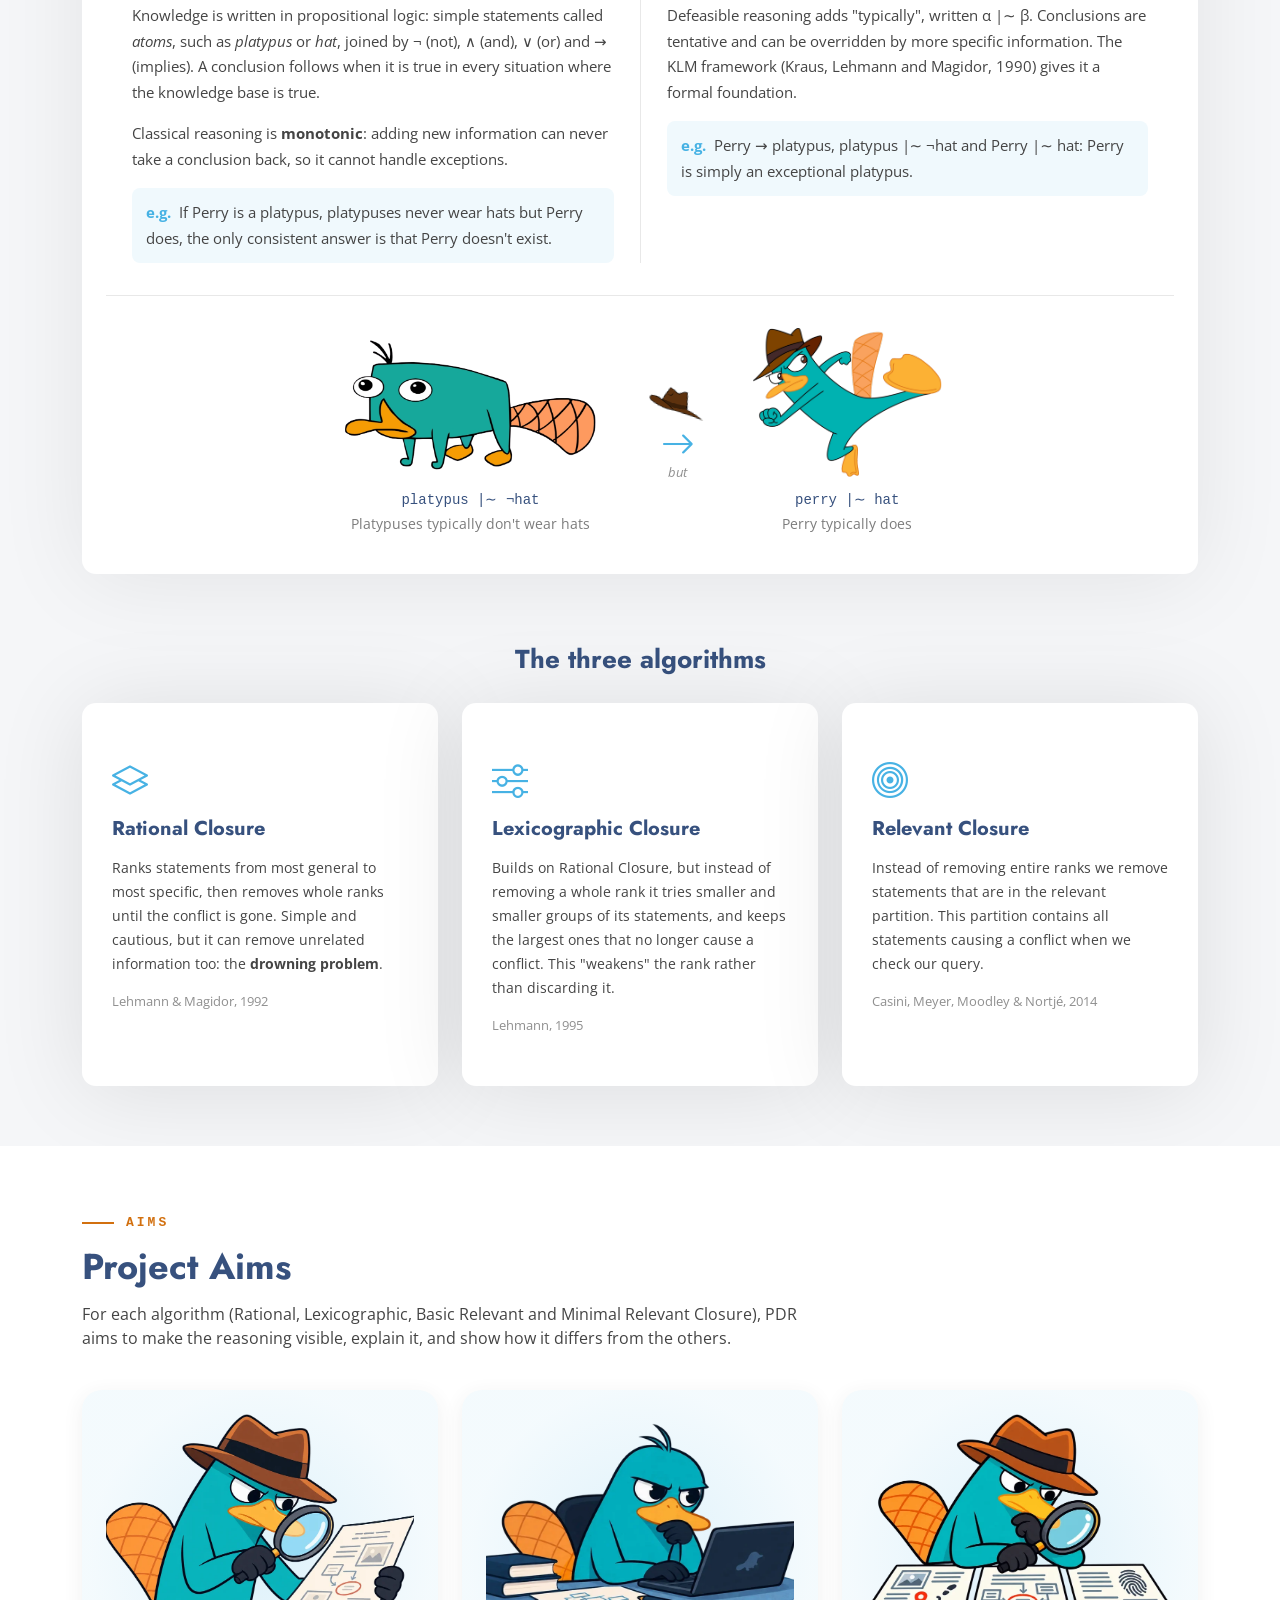
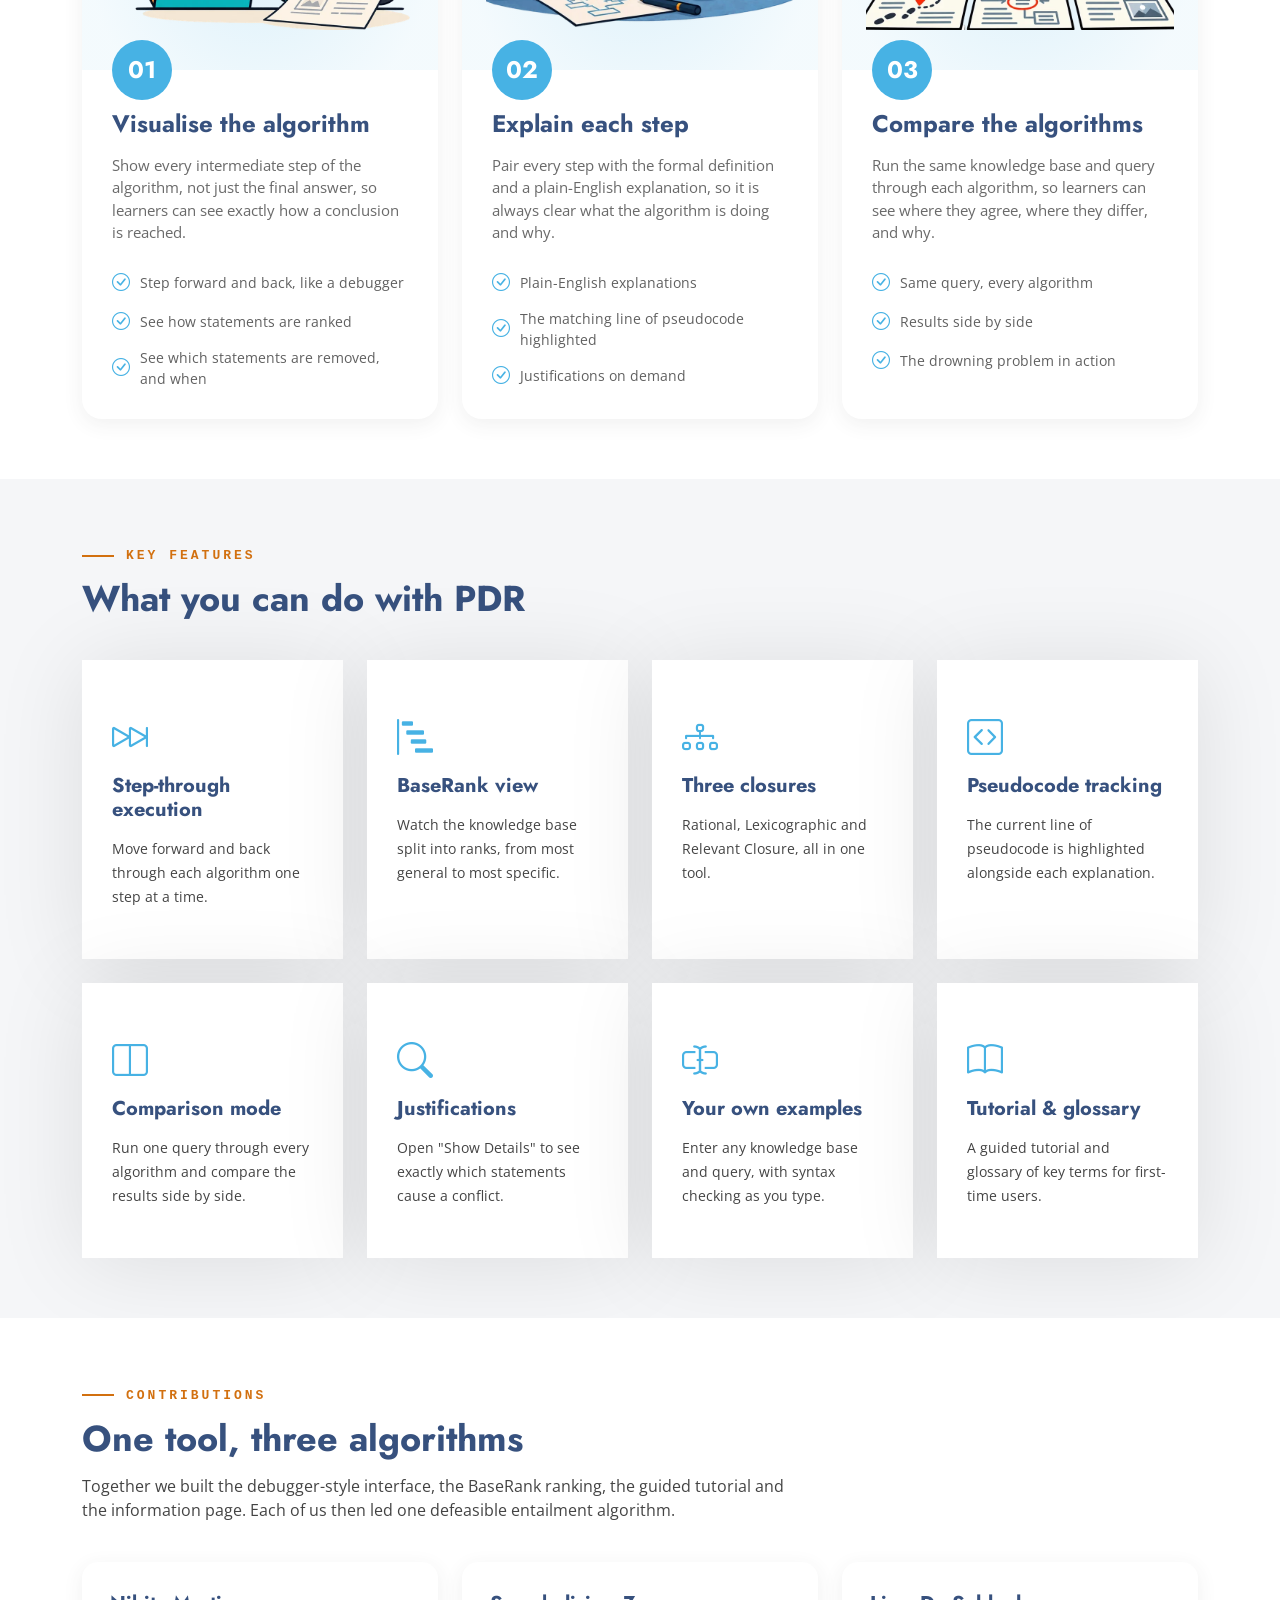
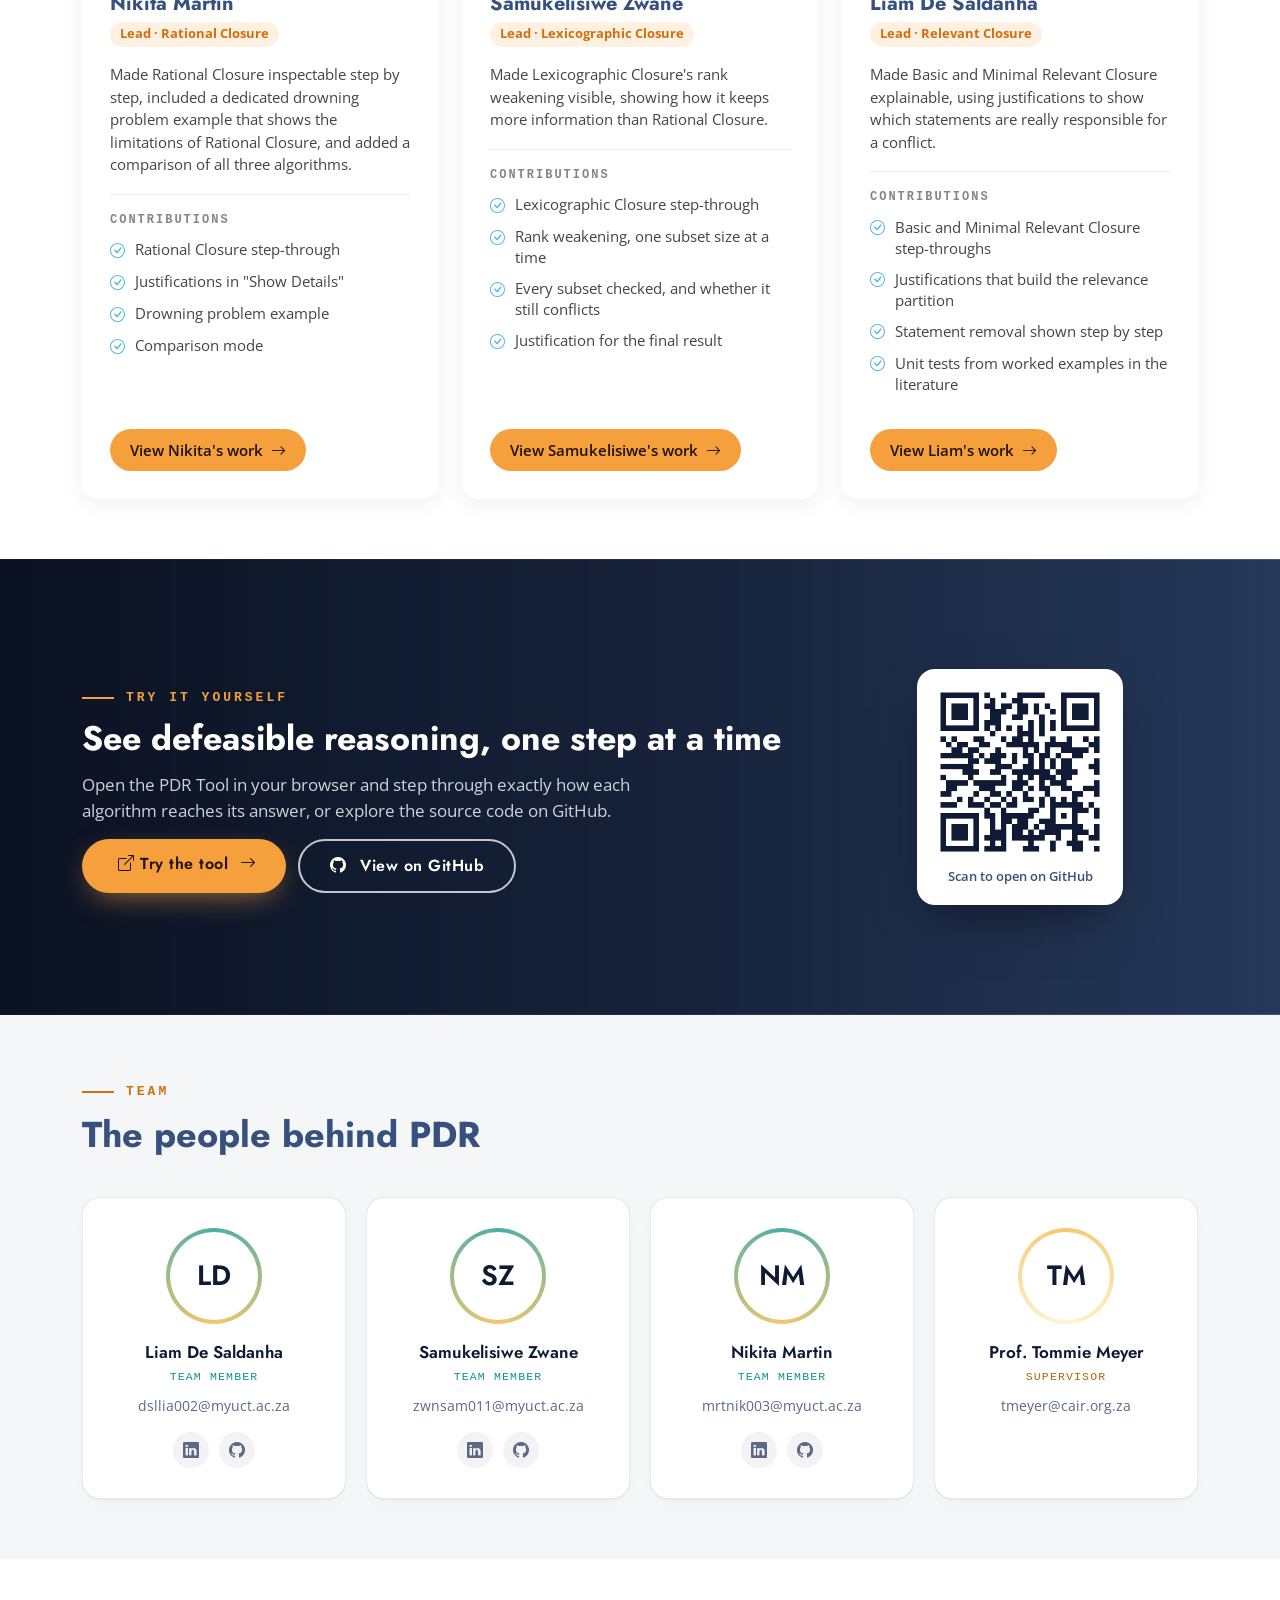
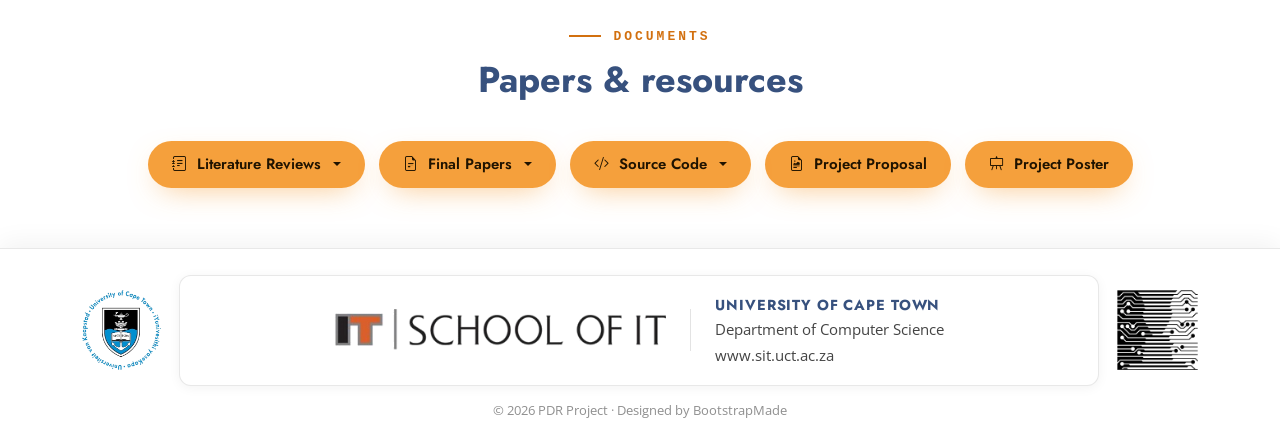
==== commit 070d753a: "Merge branch 'main' of https://github.com/Kita-m17/PDR_Tool_Website" ====
--- a/index.html
+++ b/index.html
@@ -118,16 +118,25 @@
 
         <div class="overview-stats">
           <div class="overview-stat" data-aos="fade-up" data-aos-delay="200">
-            <b class="count" data-count="4">4</b>
-            <span>algorithms: Rational, Lexicographic, Basic and Minimal Relevant Closure</span>
+            <div class="stat-top">
+              <b class="count" data-count="4">4</b>
+              <h4 class="stat-head">Algorithms</h4>
+            </div>
+            <span>Rational, Lexicographic, Basic and Minimal Relevant Closure</span>
           </div>
           <div class="overview-stat" data-aos="fade-up" data-aos-delay="300">
-            <b class="count" data-count="4">4</b>
-            <span>learning aids: comparison, drowning problem, tutorial, glossary</span>
+            <div class="stat-top">
+              <b class="count" data-count="4">4</b>
+              <h4 class="stat-head">Learning aids</h4>
+            </div>
+            <span>Comparison, drowning problem, tutorial, glossary</span>
           </div>
           <div class="overview-stat" data-aos="fade-up" data-aos-delay="400">
-            <b class="count" data-count="3">3</b>
-            <span>ways we checked it: worked examples, existing tools and expert feedback</span>
+            <div class="stat-top">
+              <b class="count" data-count="3">3</b>
+              <h4 class="stat-head">Ways we checked it</h4>
+            </div>
+            <span>Worked examples, existing tools and expert feedback</span>
           </div>
         </div>
 
@@ -154,14 +163,14 @@
               <h4>Classical logic</h4>
               <p>Knowledge is written in propositional logic: simple statements called <em>atoms</em>, such as <em>platypus</em> or <em>hat</em>, joined by &not; (not), &and; (and), &or; (or) and &rarr; (implies). A conclusion follows when it is true in every situation where the knowledge base is true.</p>
               <p>Classical reasoning is <strong>monotonic</strong>: adding new information can never take a conclusion back, so it cannot handle exceptions.</p>
-              <p class="topic-example"><span>e.g.</span> If platypuses never wear hats but Perry does, the only consistent answer is that Perry doesn't exist.</p>
+              <p class="topic-example"><span>e.g.</span> If Perry is a platypus, platypuses never wear hats but Perry does, the only consistent answer is that Perry doesn't exist.</p>
             </div>
 
             <div class="col-lg-6 background-topic">
               <i class="bi bi-signpost-split topic-icon"></i>
               <h4>Defeasible reasoning</h4>
               <p>Defeasible reasoning adds "typically", written &alpha; |&sim; &beta;. Conclusions are tentative and can be overridden by more specific information. The KLM framework (Kraus, Lehmann and Magidor, 1990) gives it a formal foundation.</p>
-              <p class="topic-example"><span>e.g.</span> platypus |&sim; &not;hat and perry |&sim; hat: Perry is simply an exceptional platypus.</p>
+              <p class="topic-example"><span>e.g.</span> Perry &rarr; platypus, platypus |&sim; &not;hat and Perry |&sim; hat: Perry is simply an exceptional platypus.</p>
             </div>
 
             <!-- Perry example: no hat -> hat -->
@@ -213,7 +222,7 @@
             <div class="service-item">
               <div class="icon"><i class="bi bi-bullseye"></i></div>
               <h4>Relevant Closure</h4>
-              <p>Finds the statements that are actually responsible for the conflict (its justifications) and only removes those.</p>
+              <p>Instead of removing entire ranks we remove statements that are in the relevant partition. This partition contains all statements causing a conflict when we check our query.</p>
               <span class="algo-cite">Casini, Meyer, Moodley &amp; Nortj&eacute;, 2014</span>
             </div>
           </div>
@@ -646,31 +655,12 @@
 
         <!-- UCT info -->
         <div class="footer-box footer-info">
-          <p class="uc-title">University of Cape Town</p>
-          <p>Department of Computer Science</p>
-          <p><a href="https://sit.uct.ac.za" target="_blank" rel="noopener">www.sit.uct.ac.za</a></p>
-        </div>
-
-        <!-- Team -->
-        <div class="footer-box">
-          <strong class="footer-box-title">Team</strong>
-          <ul>
-            <li>Nikita Martin</li>
-            <li>Samukelisiwe Zwane</li>
-            <li>Liam De Saldanha</li>
-            <li class="supervisor">Supervised by Prof. Tommie Meyer</li>
-          </ul>
-        </div>
-
-        <!-- Contact -->
-        <div class="footer-box">
-          <strong class="footer-box-title">Contact</strong>
-          <ul>
-            <li><a href="mailto:mrtnik003@myuct.ac.za">mrtnik003@myuct.ac.za</a></li>
-            <li><a href="mailto:zwnsam011@myuct.ac.za">zwnsam011@myuct.ac.za</a></li>
-            <li><a href="mailto:dsllia002@myuct.ac.za">dsllia002@myuct.ac.za</a></li>
-            <li><a href="mailto:tmeyer@cair.org.za">tmeyer@cair.org.za</a></li>
-          </ul>
+          <img src="assets/img/school-of-it-logo.png" alt="UCT School of IT logo" class="footer-sit-logo" loading="lazy">
+          <div class="footer-info-text">
+            <p class="uc-title">University of Cape Town</p>
+            <p>Department of Computer Science</p>
+            <p><a href="https://sit.uct.ac.za" target="_blank" rel="noopener">www.sit.uct.ac.za</a></p>
+          </div>
         </div>
 
         <!-- Right logo -->
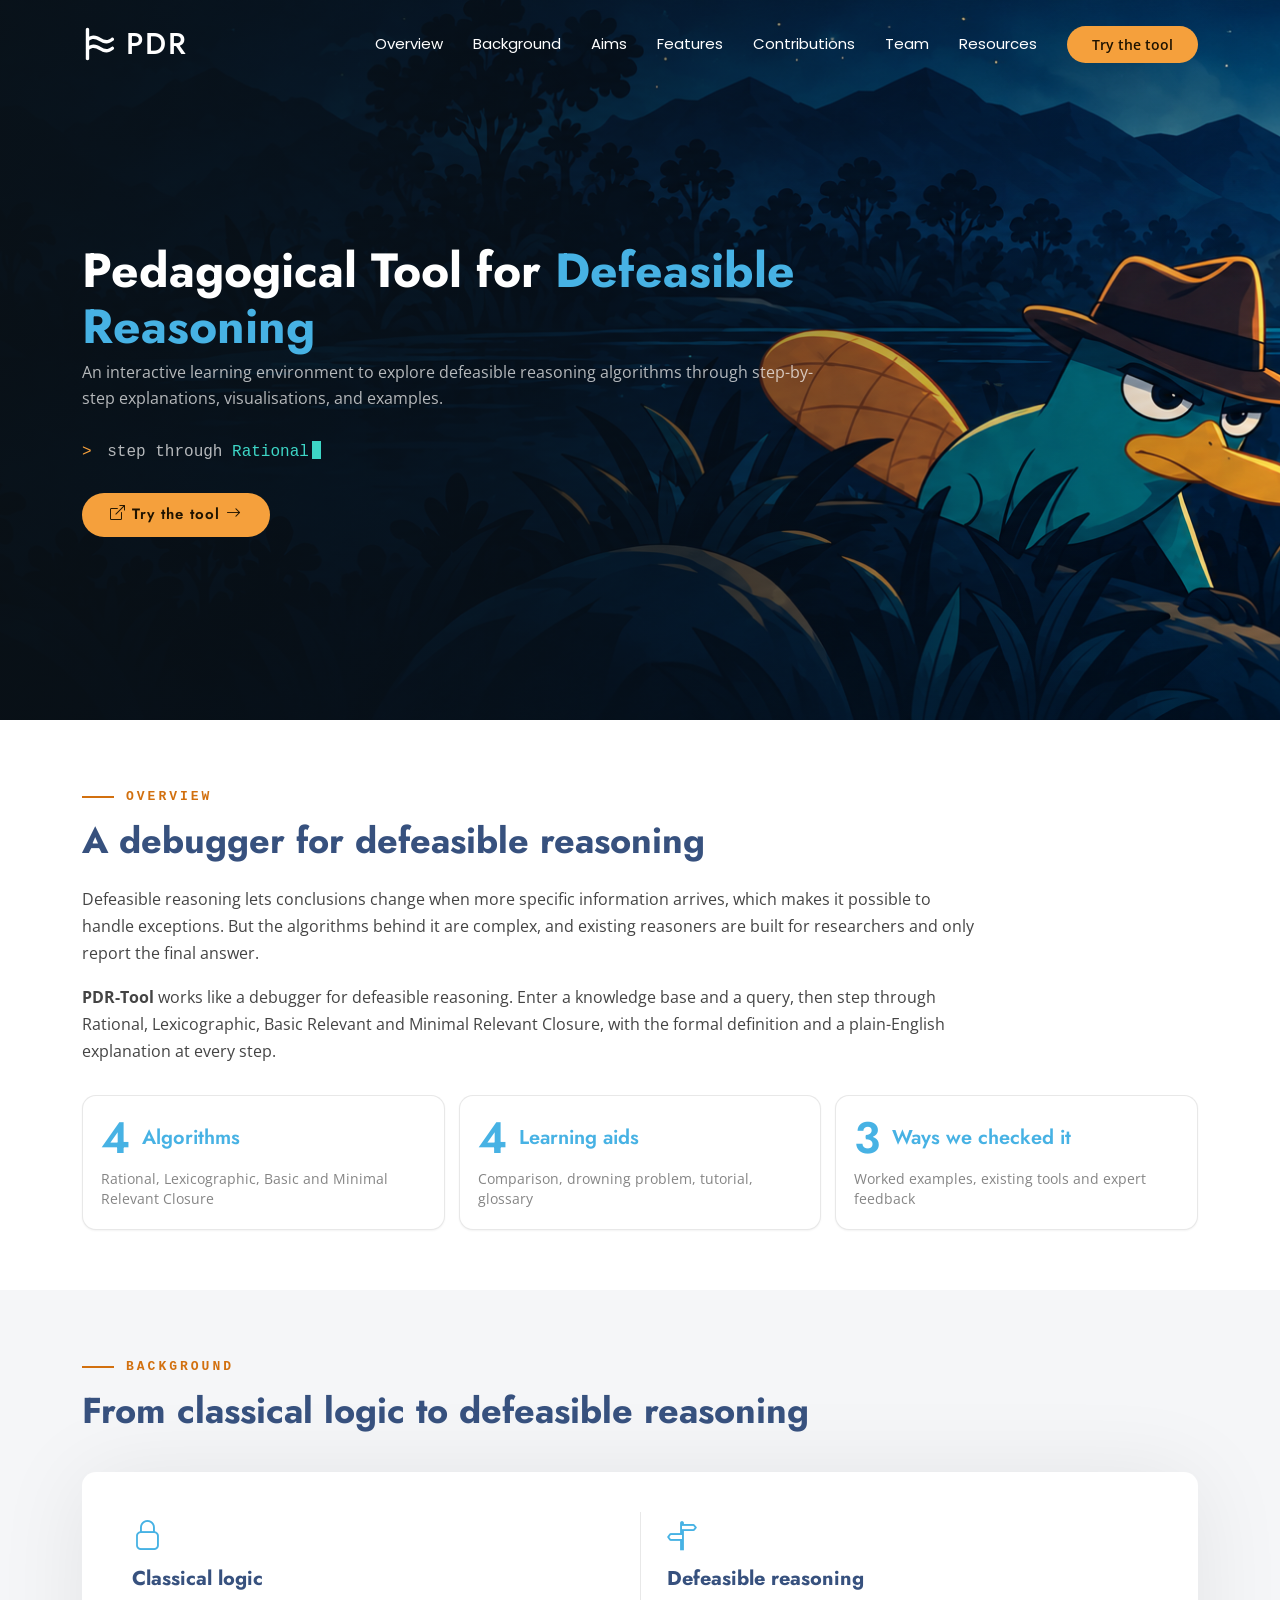
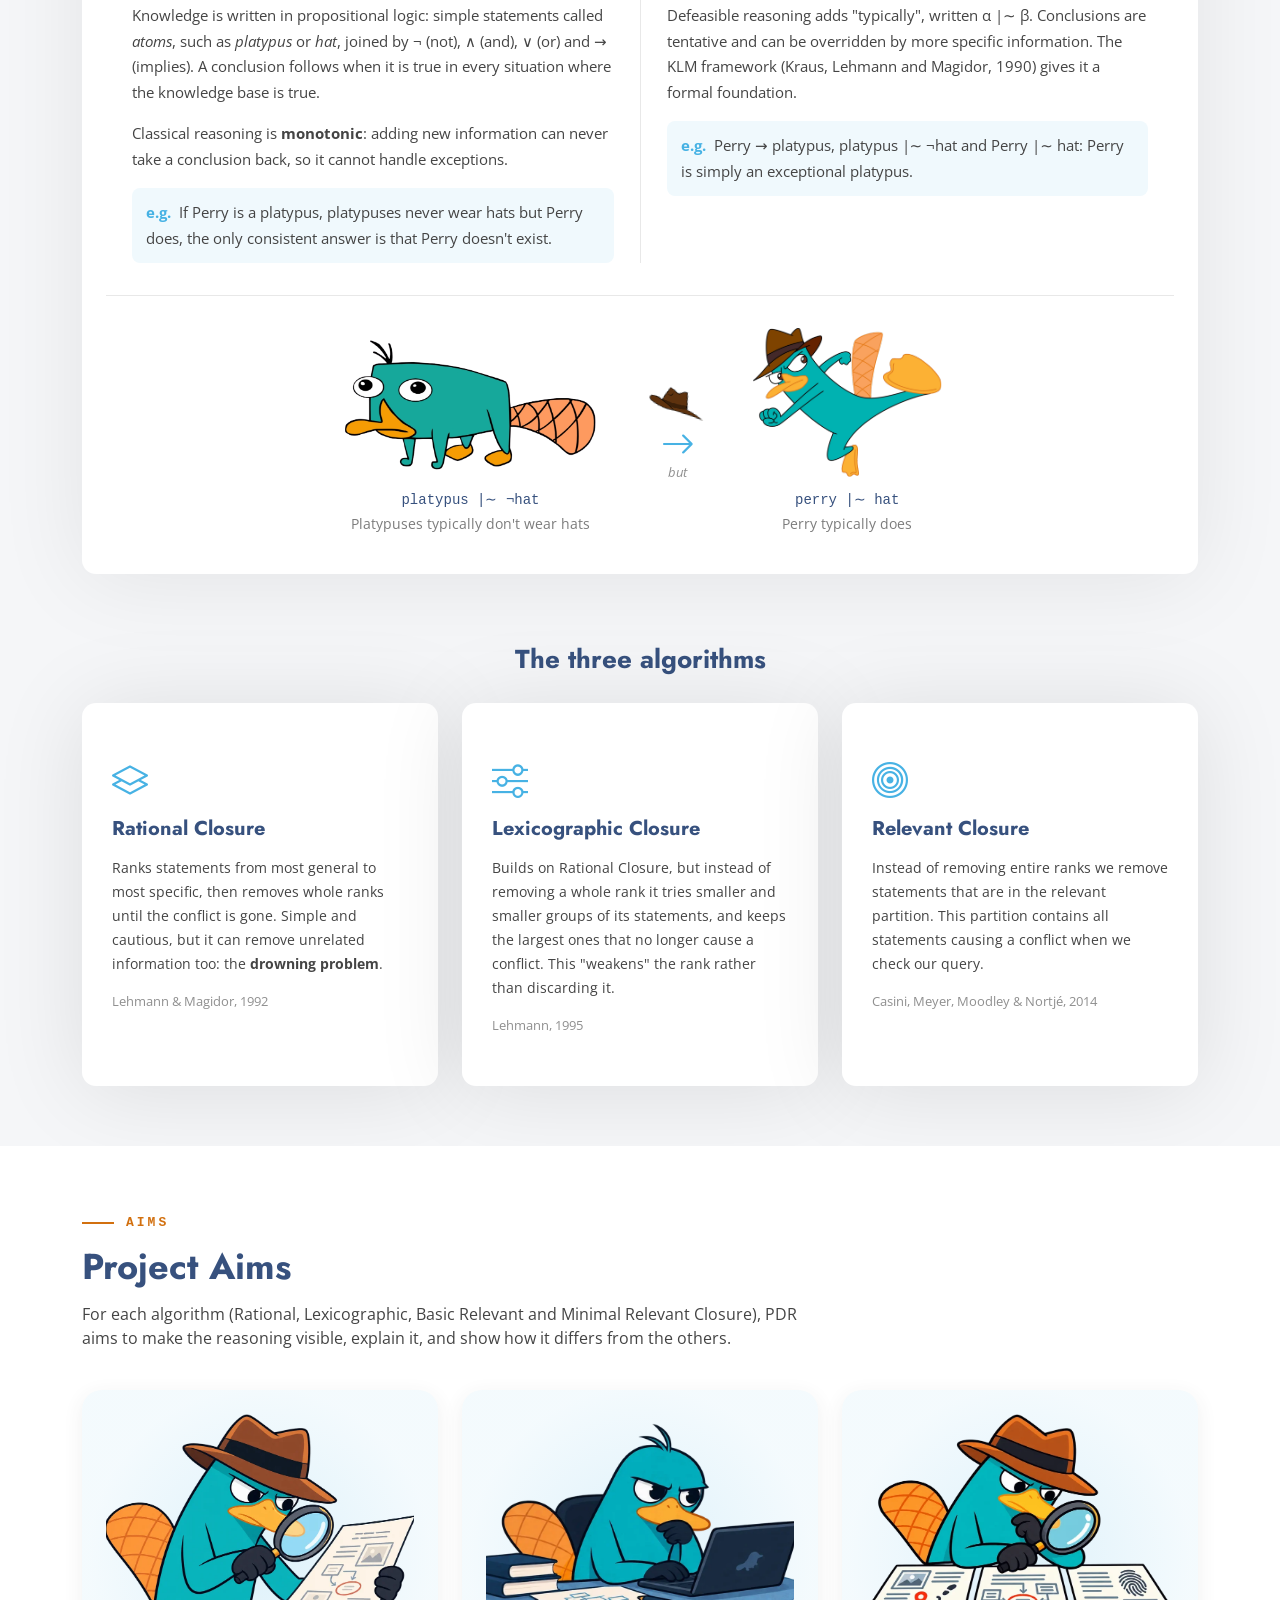
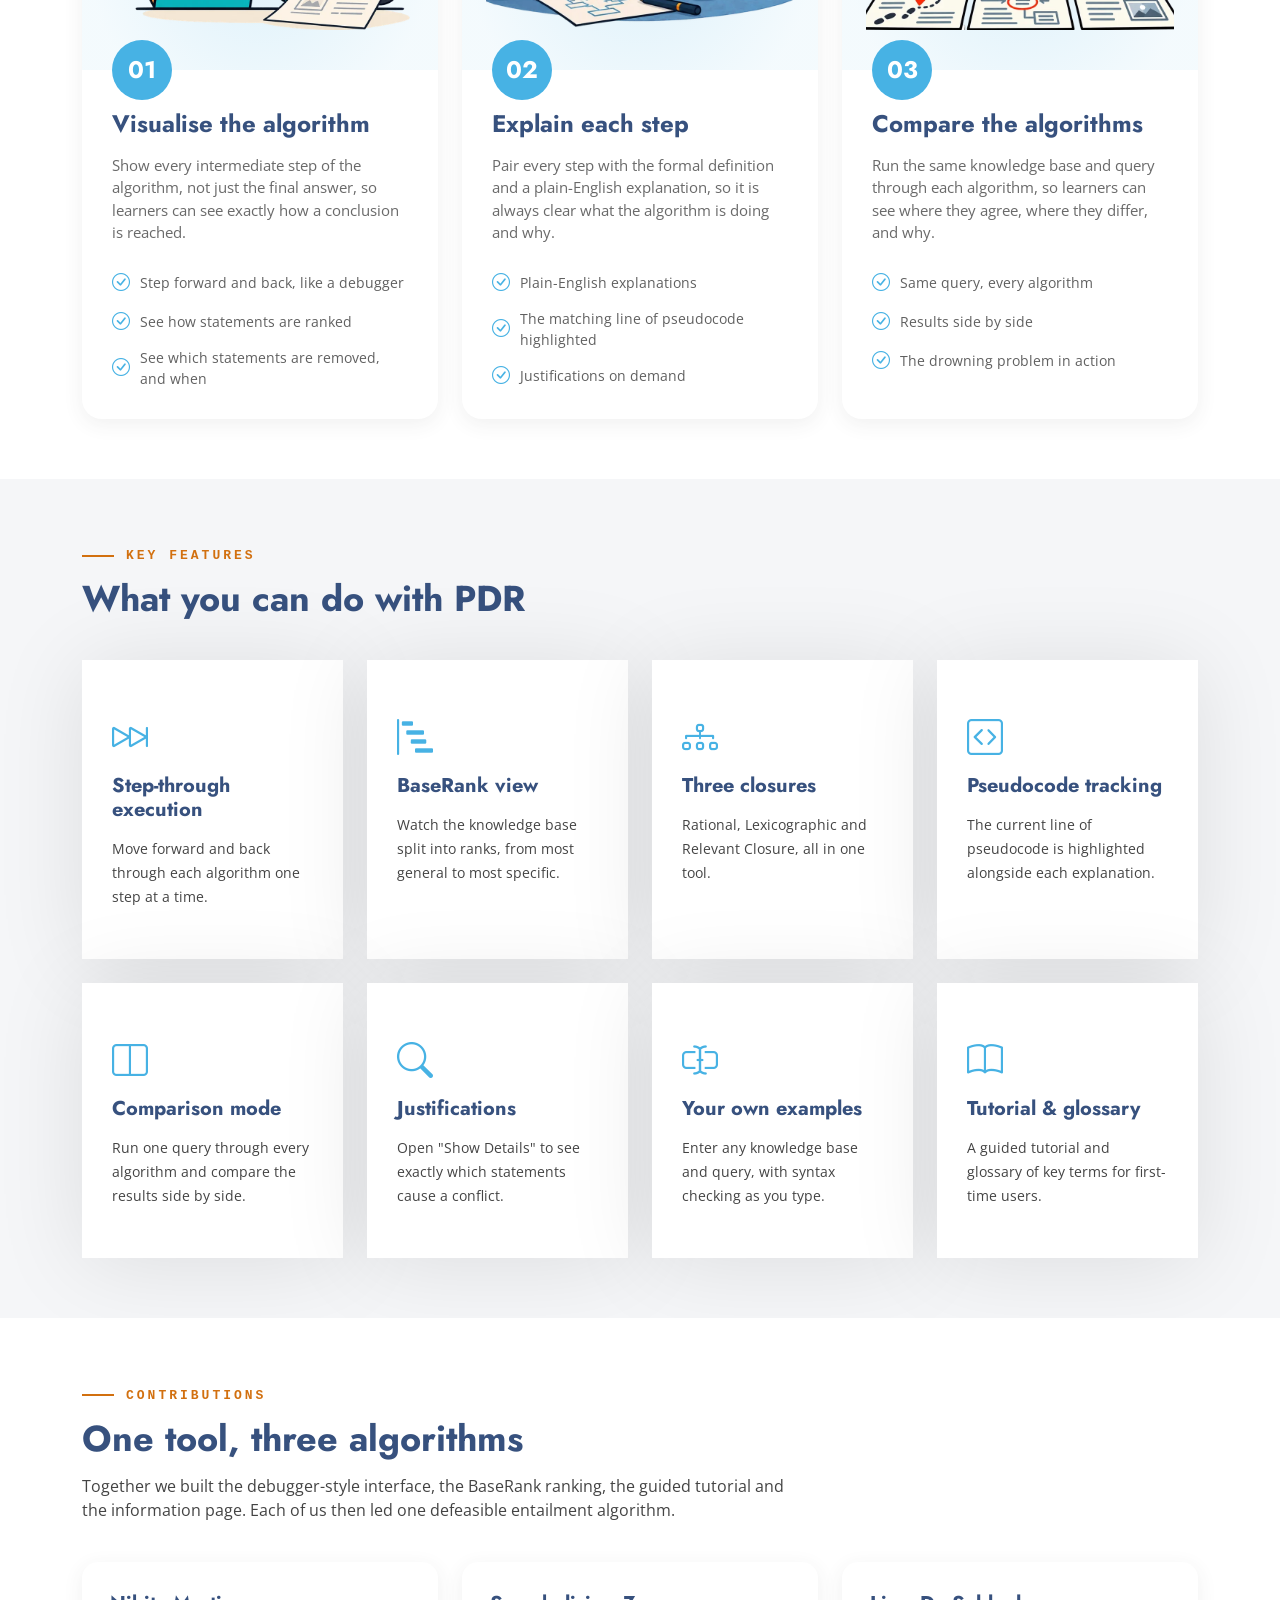
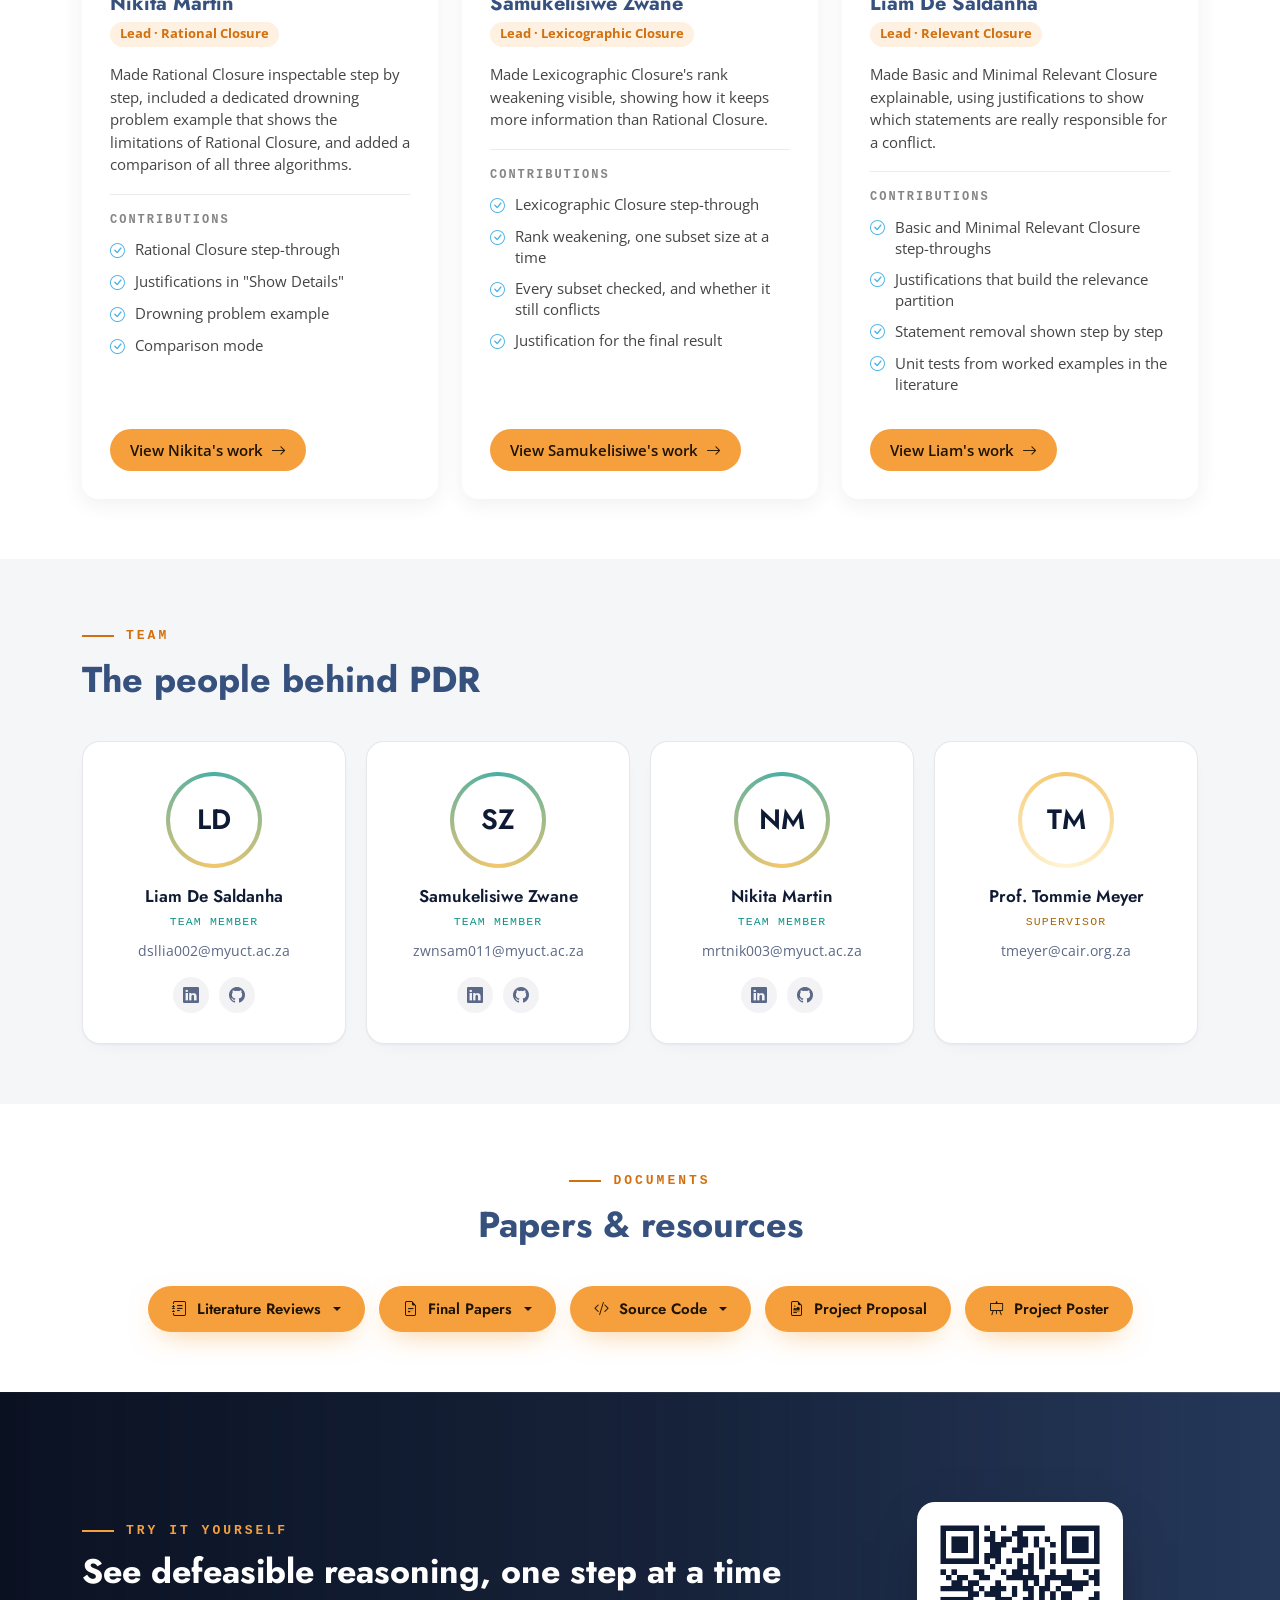
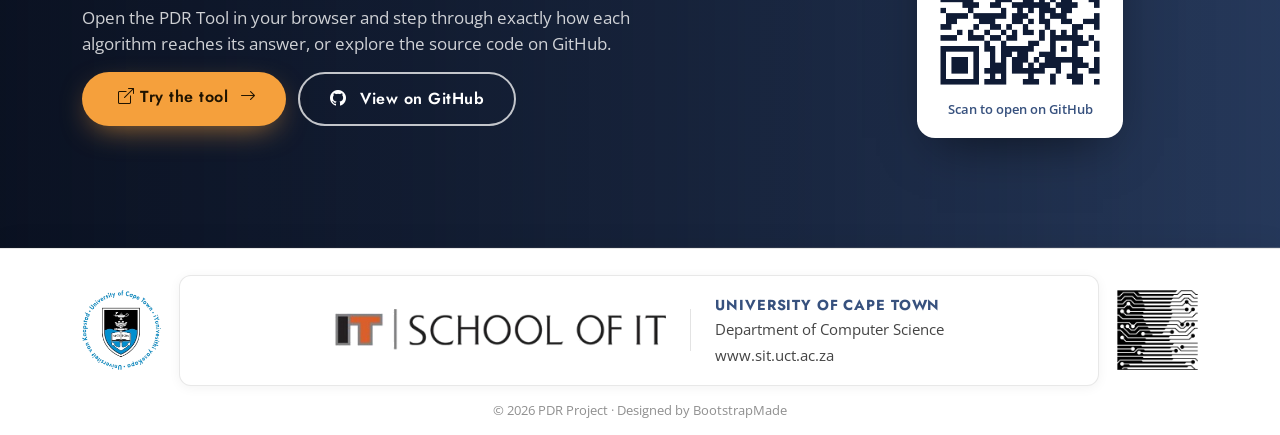
==== commit 00559210: "making sure its w3 compliant" ====
--- a/index.html
+++ b/index.html
@@ -62,6 +62,7 @@
         <i class="mobile-nav-toggle d-xl-none bi bi-list"></i>
       </nav>
 
+            <a class="btn-getstarted" href="https://pdr-tool.onrender.com/" target="_blank" rel="noopener">Try the tool</a>
       <!-- <a class="btn-getstarted" href="#overview">Get Started</a> -->
 
     </div>
@@ -120,21 +121,21 @@
           <div class="overview-stat" data-aos="fade-up" data-aos-delay="200">
             <div class="stat-top">
               <b class="count" data-count="4">4</b>
-              <h4 class="stat-head">Algorithms</h4>
+              <h3 class="stat-head">Algorithms</h3>
             </div>
             <span>Rational, Lexicographic, Basic and Minimal Relevant Closure</span>
           </div>
           <div class="overview-stat" data-aos="fade-up" data-aos-delay="300">
             <div class="stat-top">
               <b class="count" data-count="4">4</b>
-              <h4 class="stat-head">Learning aids</h4>
+              <h3 class="stat-head">Learning aids</h3>
             </div>
             <span>Comparison, drowning problem, tutorial, glossary</span>
           </div>
           <div class="overview-stat" data-aos="fade-up" data-aos-delay="400">
             <div class="stat-top">
               <b class="count" data-count="3">3</b>
-              <h4 class="stat-head">Ways we checked it</h4>
+              <h3 class="stat-head">Ways we checked it</h3>
             </div>
             <span>Worked examples, existing tools and expert feedback</span>
           </div>
@@ -160,7 +161,7 @@
             
             <div class="col-lg-6 background-topic">
               <i class="bi bi-lock topic-icon"></i>
-              <h4>Classical logic</h4>
+              <h3>Classical logic</h3>
               <p>Knowledge is written in propositional logic: simple statements called <em>atoms</em>, such as <em>platypus</em> or <em>hat</em>, joined by &not; (not), &and; (and), &or; (or) and &rarr; (implies). A conclusion follows when it is true in every situation where the knowledge base is true.</p>
               <p>Classical reasoning is <strong>monotonic</strong>: adding new information can never take a conclusion back, so it cannot handle exceptions.</p>
               <p class="topic-example"><span>e.g.</span> If Perry is a platypus, platypuses never wear hats but Perry does, the only consistent answer is that Perry doesn't exist.</p>
@@ -168,7 +169,7 @@
 
             <div class="col-lg-6 background-topic">
               <i class="bi bi-signpost-split topic-icon"></i>
-              <h4>Defeasible reasoning</h4>
+              <h3>Defeasible reasoning</h3>
               <p>Defeasible reasoning adds "typically", written &alpha; |&sim; &beta;. Conclusions are tentative and can be overridden by more specific information. The KLM framework (Kraus, Lehmann and Magidor, 1990) gives it a formal foundation.</p>
               <p class="topic-example"><span>e.g.</span> Perry &rarr; platypus, platypus |&sim; &not;hat and Perry |&sim; hat: Perry is simply an exceptional platypus.</p>
             </div>
@@ -344,7 +345,7 @@
           <div class="col-lg-3 col-md-6" data-aos="fade-up" data-aos-delay="100">
             <div class="service-item">
               <div class="icon"><i class="bi bi-skip-forward"></i></div>
-              <h4>Step-through execution</h4>
+              <h3>Step-through execution</h3>
               <p>Move forward and back through each algorithm one step at a time.</p>
             </div>
           </div>
@@ -352,7 +353,7 @@
           <div class="col-lg-3 col-md-6" data-aos="fade-up" data-aos-delay="200">
             <div class="service-item">
               <div class="icon"><i class="bi bi-bar-chart-steps"></i></div>
-              <h4>BaseRank view</h4>
+              <h3>BaseRank view</h3>
               <p>Watch the knowledge base split into ranks, from most general to most specific.</p>
             </div>
           </div>
@@ -360,7 +361,7 @@
           <div class="col-lg-3 col-md-6" data-aos="fade-up" data-aos-delay="300">
             <div class="service-item">
               <div class="icon"><i class="bi bi-diagram-3"></i></div>
-              <h4>Three closures</h4>
+              <h3>Three closures</h3>
               <p>Rational, Lexicographic and Relevant Closure, all in one tool.</p>
             </div>
           </div>
@@ -368,7 +369,7 @@
           <div class="col-lg-3 col-md-6" data-aos="fade-up" data-aos-delay="400">
             <div class="service-item">
               <div class="icon"><i class="bi bi-code-square"></i></div>
-              <h4>Pseudocode tracking</h4>
+              <h3>Pseudocode tracking</h3>
               <p>The current line of pseudocode is highlighted alongside each explanation.</p>
             </div>
           </div>
@@ -376,7 +377,7 @@
           <div class="col-lg-3 col-md-6" data-aos="fade-up" data-aos-delay="100">
             <div class="service-item">
               <div class="icon"><i class="bi bi-layout-split"></i></div>
-              <h4>Comparison mode</h4>
+              <h3>Comparison mode</h3>
               <p>Run one query through every algorithm and compare the results side by side.</p>
             </div>
           </div>
@@ -384,7 +385,7 @@
           <div class="col-lg-3 col-md-6" data-aos="fade-up" data-aos-delay="200">
             <div class="service-item">
               <div class="icon"><i class="bi bi-search"></i></div>
-              <h4>Justifications</h4>
+              <h3>Justifications</h3>
               <p>Open "Show Details" to see exactly which statements cause a conflict.</p>
             </div>
           </div>
@@ -392,7 +393,7 @@
           <div class="col-lg-3 col-md-6" data-aos="fade-up" data-aos-delay="300">
             <div class="service-item">
               <div class="icon"><i class="bi bi-input-cursor-text"></i></div>
-              <h4>Your own examples</h4>
+              <h3>Your own examples</h3>
               <p>Enter any knowledge base and query, with syntax checking as you type.</p>
             </div>
           </div>
@@ -400,12 +401,13 @@
           <div class="col-lg-3 col-md-6" data-aos="fade-up" data-aos-delay="400">
             <div class="service-item">
               <div class="icon"><i class="bi bi-book"></i></div>
-              <h4>Tutorial &amp; glossary</h4>
+              <h3>Tutorial &amp; glossary</h3>
               <p>A guided tutorial and glossary of key terms for first-time users.</p>
             </div>
           </div>
 
         </div>
+      </div>
     </section><!-- /Key Features Section -->
 
     <!-- Contributions Section -->
@@ -493,36 +495,6 @@
 
     </section><!-- /Contributions Section -->
 
-    <!-- Call To Action Section -->
-    <section id="call-to-action" class="call-to-action cta-perry section dark-background">
-
-      <img src="assets/img/Moonlit Platypus Spy Mission.png" alt="">
-
-      <div class="container">
-        <div class="row align-items-center gy-4" data-aos="zoom-in" data-aos-delay="100">
-
-          <div class="col-lg-8 text-center text-lg-start">
-            <span class="cta-eyebrow">Try it yourself</span>
-            <h3>See defeasible reasoning, one step at a time</h3>
-            <p>Open the PDR Tool in your browser and step through exactly how each algorithm reaches its answer, or explore the source code on GitHub.</p>
-            <div class="cta-actions">
-              <a class="cta-btn" href="https://pdr-tool.onrender.com/" target="_blank" rel="noopener"><i class="bi bi-box-arrow-up-right"></i> Try the tool <i class="bi bi-arrow-right"></i></a>
-              
-              <a class="cta-btn cta-btn-outline" href="https://github.com/Kita-m17/PDR_Tool" target="_blank" rel="noopener"><i class="bi bi-github"></i> View on GitHub</a>
-            </div>
-          </div>
-
-          <div class="col-lg-4 text-center">
-            <a class="cta-qr" href="https://github.com/Kita-m17/PDR_Tool" target="_blank" rel="noopener">
-              <img src="assets/img/pdr-github-qr.png" alt="QR code linking to the PDR Tool on GitHub">
-              <span>Scan to open on GitHub</span>
-            </a>
-          </div>
-
-        </div>
-      </div>
-    </section><!-- /Call To Action Section -->
-
     <!-- Team Section -->
     <section id="team" class="pdr-team section light-background">
 
@@ -589,7 +561,6 @@
       </div>
 
     </section><!-- /Team Section -->
-    
 
     <!-- Documents Section -->
     <section id="documents" class="pdr-documents section">
@@ -644,9 +615,40 @@
       </div>
 
     </section><!-- /Documents Section -->
+
+    <!-- Call To Action Section -->
+    <section id="call-to-action" class="call-to-action cta-perry section dark-background">
+
+      <img src="assets/img/Moonlit%20Platypus%20Spy%20Mission.png" alt="">
+
+      <div class="container">
+        <div class="row align-items-center gy-4" data-aos="zoom-in" data-aos-delay="100">
+
+          <div class="col-lg-8 text-center text-lg-start">
+            <span class="cta-eyebrow">Try it yourself</span>
+            <h3>See defeasible reasoning, one step at a time</h3>
+            <p>Open the PDR Tool in your browser and step through exactly how each algorithm reaches its answer, or explore the source code on GitHub.</p>
+            <div class="cta-actions">
+              <a class="cta-btn" href="https://pdr-tool.onrender.com/" target="_blank" rel="noopener"><i class="bi bi-box-arrow-up-right"></i> Try the tool <i class="bi bi-arrow-right"></i></a>
+              
+              <a class="cta-btn cta-btn-outline" href="https://github.com/Kita-m17/PDR_Tool" target="_blank" rel="noopener"><i class="bi bi-github"></i> View on GitHub</a>
+            </div>
+          </div>
+
+          <div class="col-lg-4 text-center">
+            <a class="cta-qr" href="https://github.com/Kita-m17/PDR_Tool" target="_blank" rel="noopener">
+              <img src="assets/img/pdr-github-qr.png" alt="QR code linking to the PDR Tool on GitHub">
+              <span>Scan to open on GitHub</span>
+            </a>
+          </div>
+
+        </div>
+      </div>
+    </section><!-- /Call To Action Section -->
+    
   </main>
 
-    <footer id="footer" class="footer pdr-footer">
+  <footer id="footer" class="footer pdr-footer">
     <div class="container">
       <div class="footer-inner">
 
--- a/assets/css/main.css
+++ b/assets/css/main.css
@@ -689,7 +689,7 @@
 --------------------------------------------------------------*/
 @media screen and (max-width: 768px) {
   [data-aos-delay] {
-    transition-delay: 0 !important;
+    transition-delay: 0s !important;
   }
 }
 
@@ -1055,6 +1055,7 @@
   color: var(--accent-color);
 }
 
+.background .background-topic h3,
 .background .background-topic h4 {
   margin: 10px 0 12px;
   font-size: 20px;
@@ -1539,7 +1540,7 @@
   margin-top: 10px;
   font-size: 13.5px;
   color: var(--pdr-muted);
-  word-break: break-word;
+  overflow-wrap: anywhere;
   transition: color 0.25s;
 }
 
@@ -2039,6 +2040,7 @@
   transition: 0.3s;
 }
 
+.services .service-item h3,
 .services .service-item h4 {
   font-weight: 700;
   margin-bottom: 15px;
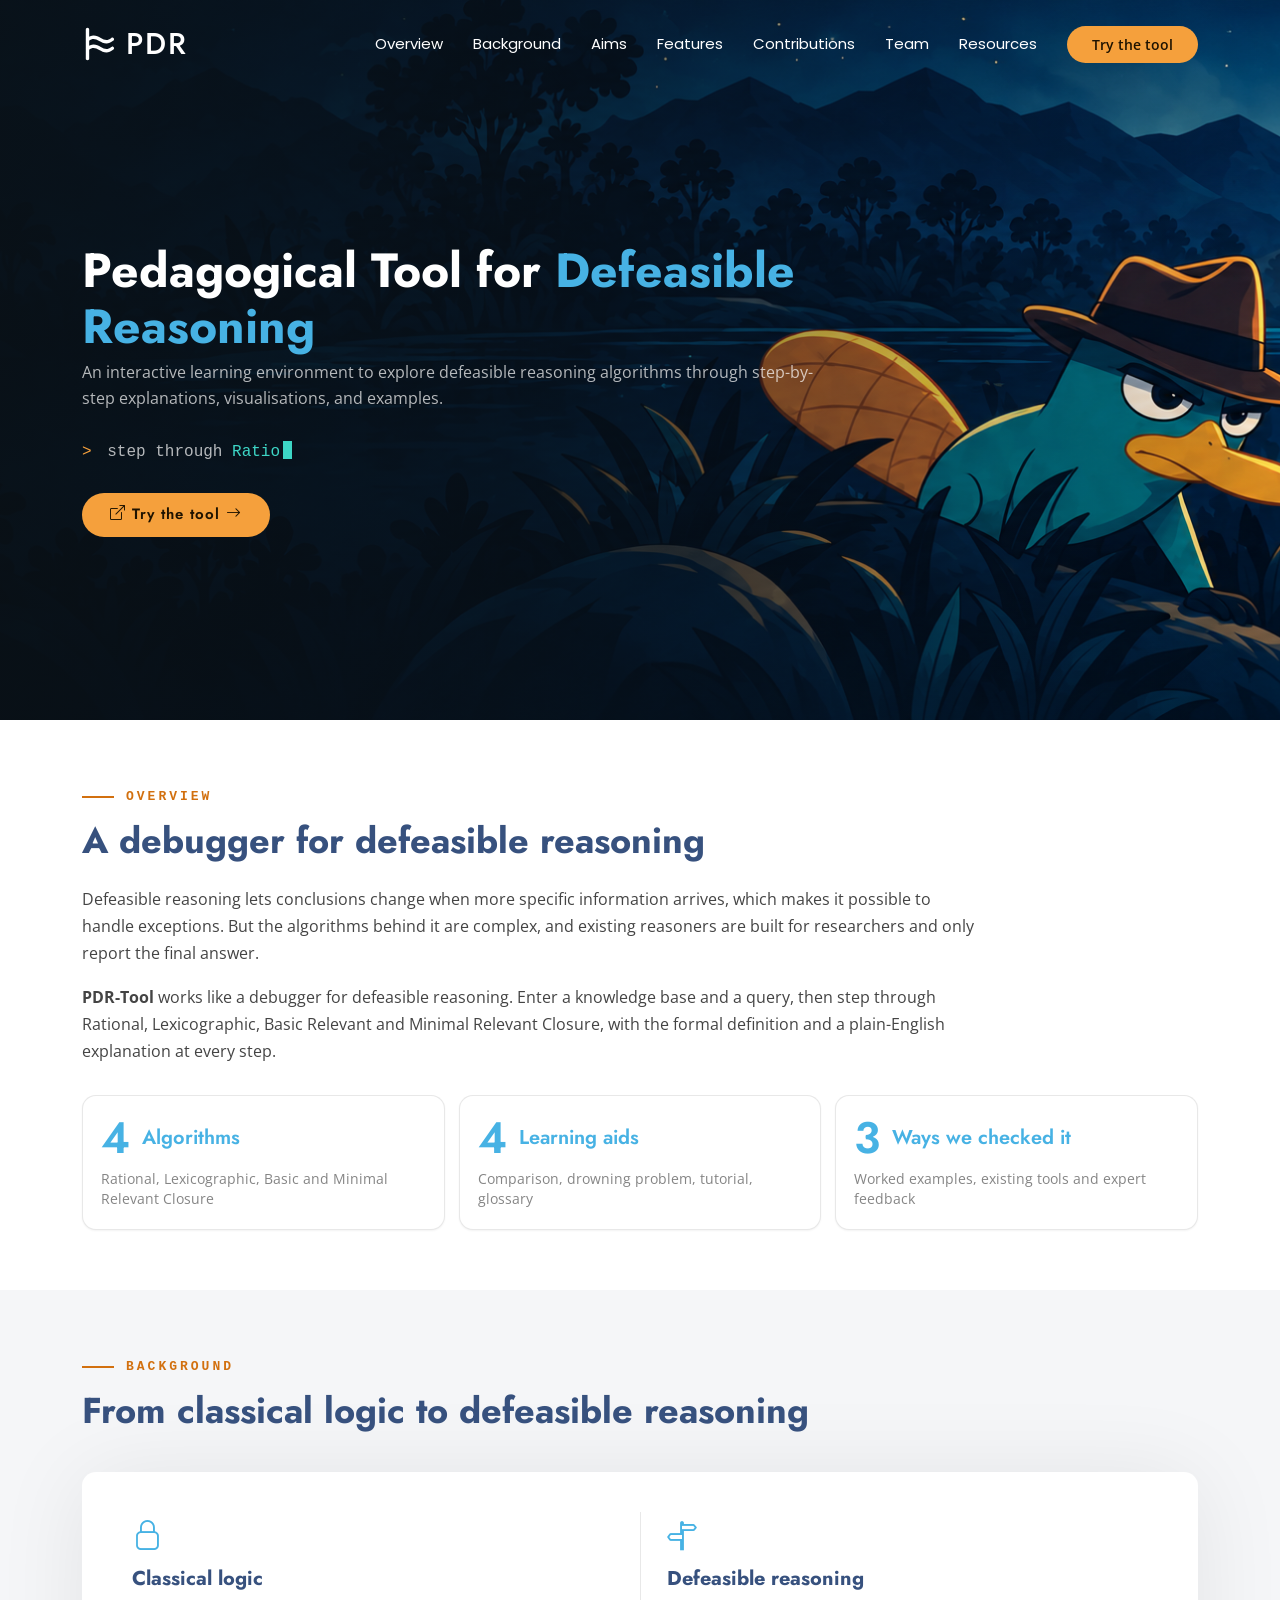
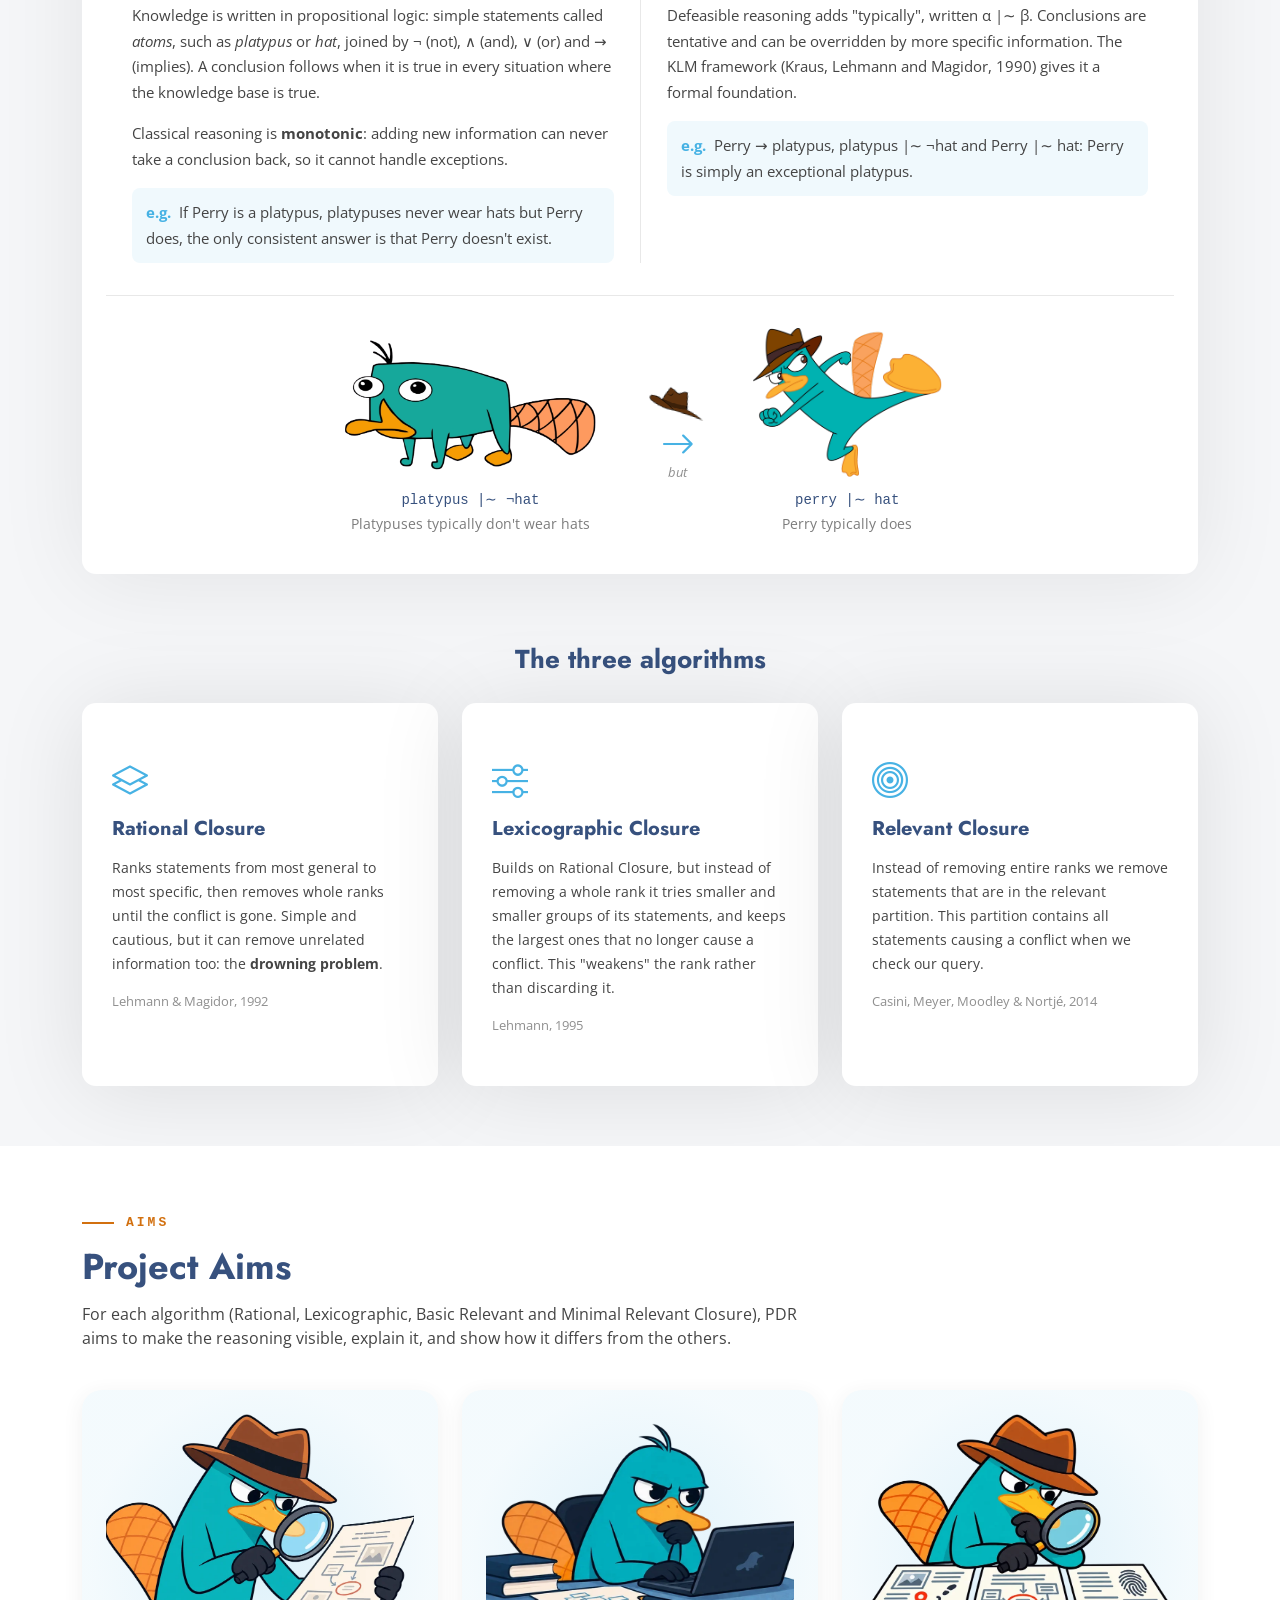
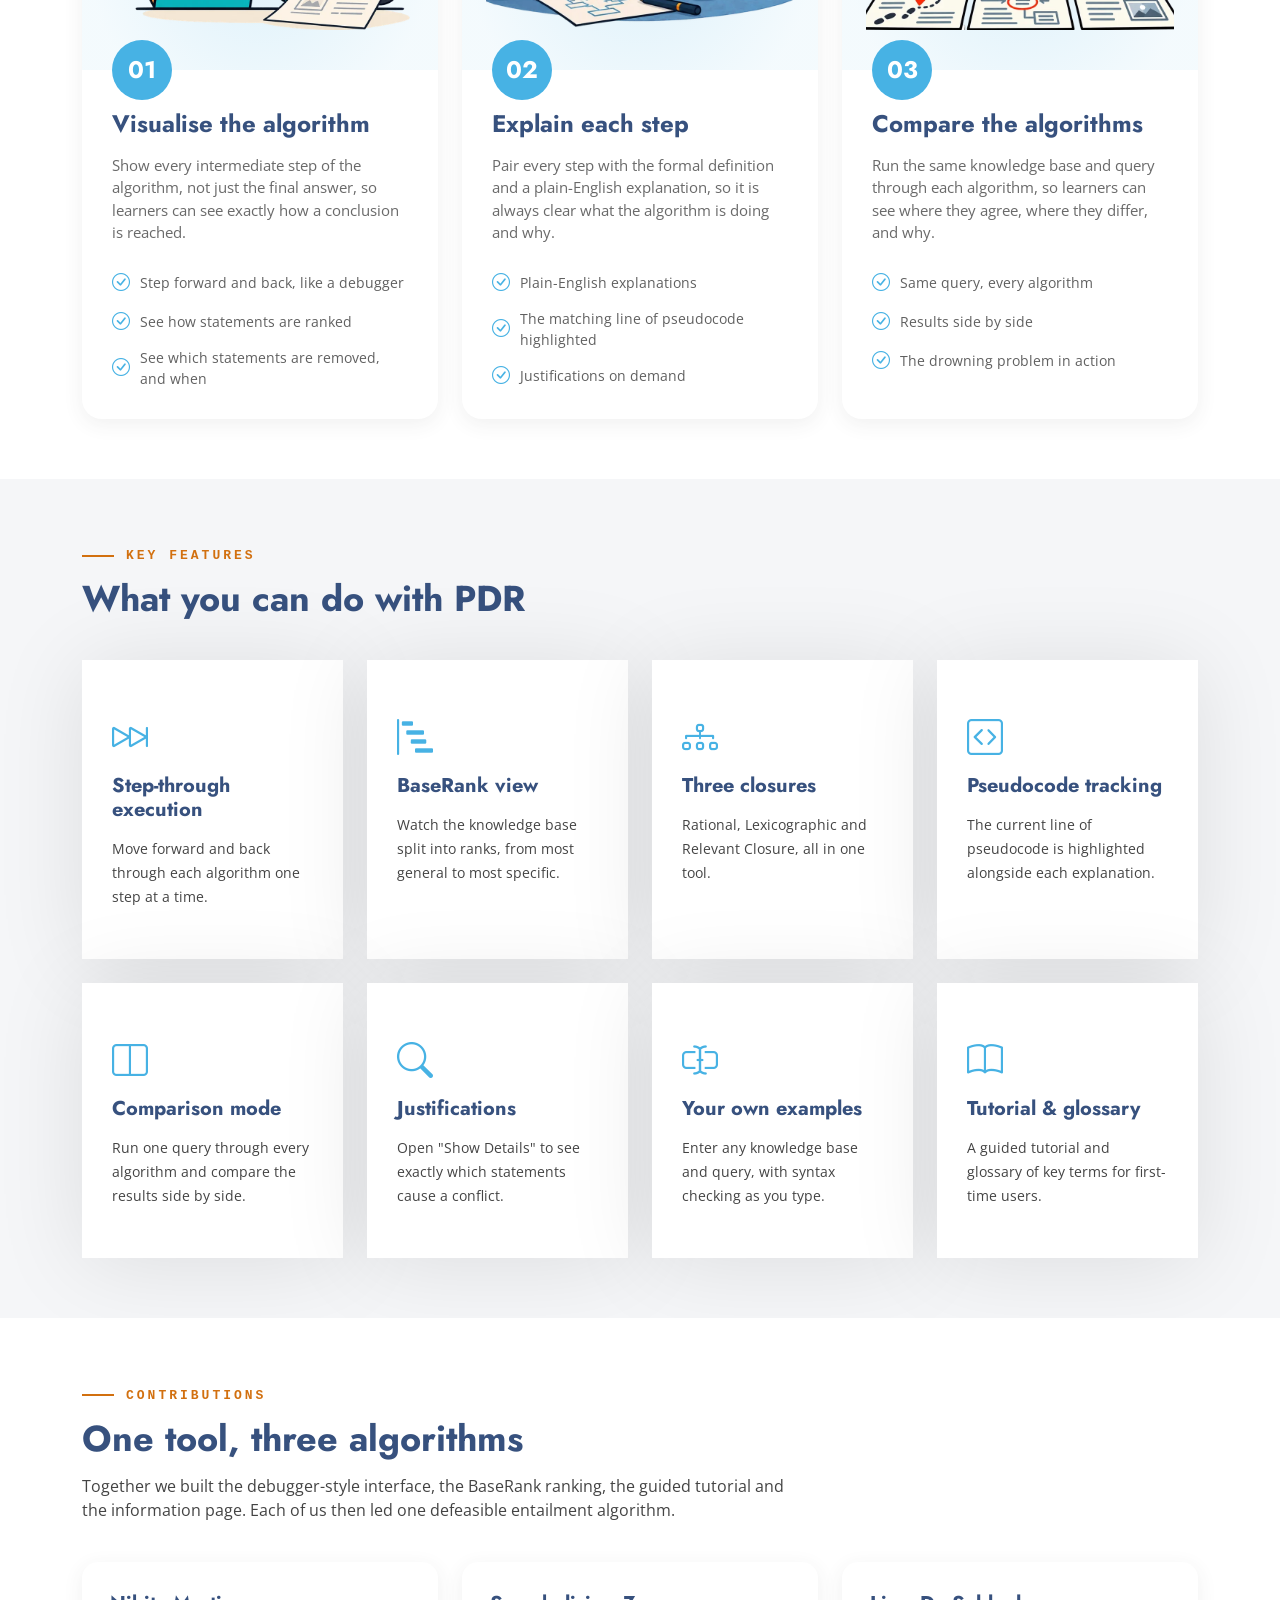
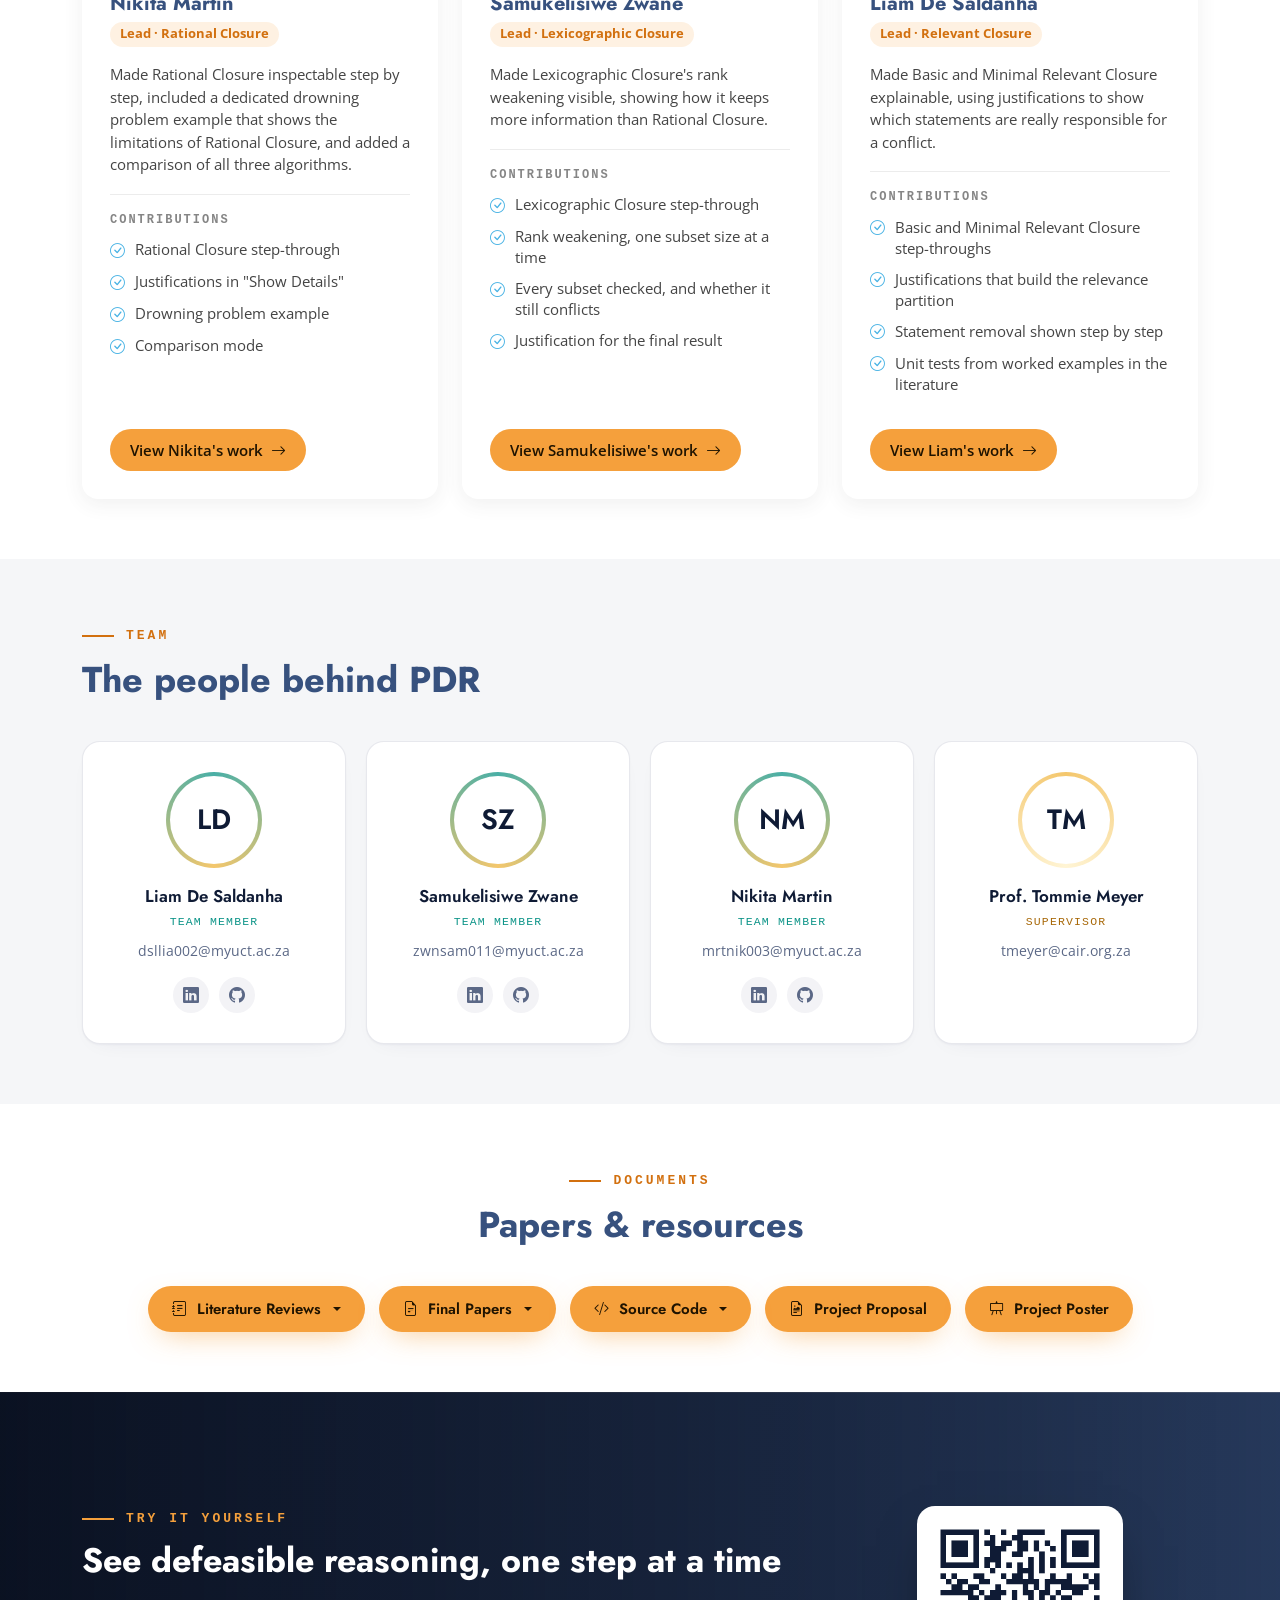
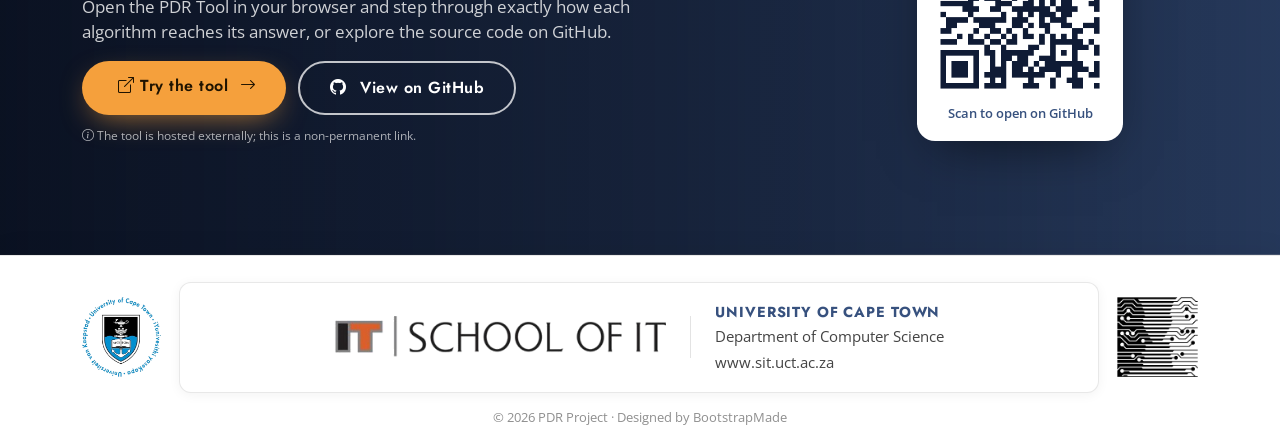
==== commit 0405ebbd: "added tip that tool is hosted externally" ====
--- a/index.html
+++ b/index.html
@@ -591,9 +591,9 @@
               <i class="bi bi-file-earmark-text"></i> Final Papers
             </button>
             <ul class="dropdown-menu pdr-res-menu">
-              <li><a class="dropdown-item" href="documents/PDR_Liam_FP.pdf" target="_blank" rel="noopener"><i class="bi bi-file-earmark-pdf"></i><span>Rational Closure<small>Nikita Martin</small></span></a></li>
-              <li><a class="dropdown-item" href="documents/PDR_Nikita_FP.pdf" target="_blank" rel="noopener"><i class="bi bi-file-earmark-pdf"></i><span>Lexicographic Closure<small>Samukelisiwe Zwane</small></span></a></li>
-              <li><a class="dropdown-item" href="documents/PDR_Samukelisiwe_FP.pdf" target="_blank" rel="noopener"><i class="bi bi-file-earmark-pdf"></i><span>Relevant Closure<small>Liam De Saldanha</small></span></a></li>
+              <li><a class="dropdown-item" href="documents/PDR_Nikita_FP.pdf" target="_blank" rel="noopener"><i class="bi bi-file-earmark-pdf"></i><span>Rational Closure<small>Nikita Martin</small></span></a></li>
+              <li><a class="dropdown-item" href="documents/PDR_Samukelisiwe_FP.pdf" target="_blank" rel="noopener"><i class="bi bi-file-earmark-pdf"></i><span>Lexicographic Closure<small>Samukelisiwe Zwane</small></span></a></li>
+              <li><a class="dropdown-item" href="documents/PDR_Liam_FP.pdf" target="_blank" rel="noopener"><i class="bi bi-file-earmark-pdf"></i><span>Relevant Closure<small>Liam De Saldanha</small></span></a></li>
             </ul>
           </div>
 
@@ -633,6 +633,8 @@
               
               <a class="cta-btn cta-btn-outline" href="https://github.com/Kita-m17/PDR_Tool" target="_blank" rel="noopener"><i class="bi bi-github"></i> View on GitHub</a>
             </div>
+            
+            <p class="ext-note"><i class="bi bi-info-circle"></i> The tool is hosted externally; this is a non-permanent link.</p>
           </div>
 
           <div class="col-lg-4 text-center">
--- a/assets/css/main.css
+++ b/assets/css/main.css
@@ -1733,290 +1733,6 @@
 .overview .overview-abstract p {
   margin-bottom: 16px;
   font-size: 16px;
-}
-
-/* --- trace window --- */
-.trace {
-  --t-mono: "JetBrains Mono", ui-monospace, Menlo, Consolas, monospace;
-  --t-gold: #f0b43c;
-  --t-gold-ink: #a8690a;
-  --t-teal: #0d9488;
-  --t-red: #d63a55;
-  --t-green: #15925a;
-  --t-text: #0f1b35;
-  --t-muted: #5b6886;
-  --t-dim: #8692ad;
-  --t-line: rgba(20, 35, 80, 0.10);
-  position: relative;
-  overflow: hidden;
-  border: 1px solid rgba(20, 35, 80, 0.17);
-  border-radius: 20px;
-  background: linear-gradient(180deg, #ffffff, #fafbfe);
-  box-shadow: 0 40px 90px -35px rgba(20, 35, 80, 0.22);
-  transition: transform 0.25s ease-out;
-}
-
-.trace-top {
-  display: flex;
-  align-items: center;
-  gap: 14px;
-  padding: 12px 16px;
-  border-bottom: 1px solid var(--t-line);
-  background: rgba(20, 35, 80, 0.02);
-  font-family: var(--t-mono);
-  font-size: 12px;
-  color: var(--t-dim);
-}
-
-.trace-lights {
-  display: flex;
-  gap: 7px;
-}
-
-.trace-lights i {
-  width: 11px;
-  height: 11px;
-  border-radius: 50%;
-  background: #ff5f57;
-}
-
-.trace-lights i:nth-child(2) { background: #febc2e; }
-.trace-lights i:nth-child(3) { background: #28c840; }
-
-.trace-status {
-  margin-left: auto;
-  display: inline-flex;
-  align-items: center;
-  gap: 7px;
-  color: var(--t-teal);
-  transition: color 0.3s;
-}
-
-.trace-status i {
-  width: 7px;
-  height: 7px;
-  border-radius: 50%;
-  background: currentColor;
-  box-shadow: 0 0 8px currentColor;
-  animation: trace-pulse 1.4s ease-in-out infinite;
-}
-
-.trace-status em { font-style: normal; }
-.trace-status.bp { color: var(--t-red); }
-.trace-status.done { color: var(--t-gold-ink); }
-
-.trace-code {
-  position: relative;
-  padding: 12px 0;
-  font-family: var(--t-mono);
-  font-size: 13px;
-}
-
-.trace .ln {
-  position: relative;
-  z-index: 1;
-  display: grid;
-  grid-template-columns: 44px 16px 1fr;
-  align-items: center;
-  height: 32px;
-  padding-right: 16px;
-  color: var(--t-muted);
-  transition: color 0.4s;
-}
-
-.trace .lno {
-  text-align: right;
-  padding-right: 12px;
-  font-size: 12px;
-  color: #b6bfd0;
-}
-
-.trace .mark {
-  width: 8px;
-  height: 8px;
-  border-radius: 50%;
-}
-
-.trace .ln.bp .mark {
-  background: var(--t-red);
-  box-shadow: 0 0 8px var(--t-red);
-}
-
-.trace .code {
-  white-space: nowrap;
-  overflow: hidden;
-  text-overflow: ellipsis;
-}
-
-.trace .k   { color: var(--t-gold-ink); }
-.trace .s   { color: var(--t-teal); }
-.trace .ok  { color: var(--t-green); }
-.trace .bad { color: var(--t-red); }
-
-/* only once the script is running: dim lines that haven't run yet */
-.trace.is-live .ln { color: #a3adc2; }
-.trace.is-live .ln:not(.done):not(.cur) .code span { color: inherit; }
-.trace.is-live .ln.done { color: var(--t-muted); }
-.trace.is-live .ln.cur { color: var(--t-text); }
-.trace.is-live .ln.cur .lno { color: var(--t-gold-ink); }
-
-.trace .ln.done:not(.bp) .mark {
-  width: 6px;
-  height: 6px;
-  margin: 1px;
-  background: rgba(13, 148, 136, 0.55);
-}
-
-.trace-cursor {
-  position: absolute;
-  left: 0;
-  right: 0;
-  top: 12px;
-  height: 32px;
-  opacity: 0;
-  background: linear-gradient(90deg, rgba(240, 180, 60, 0.20), rgba(240, 180, 60, 0.03));
-  border-left: 2px solid var(--t-gold);
-  pointer-events: none;
-  transition: transform 0.55s cubic-bezier(0.2, 0.8, 0.2, 1), background 0.3s, border-color 0.3s;
-}
-
-.trace.is-live .trace-cursor { opacity: 1; }
-
-.trace-cursor.hit {
-  background: linear-gradient(90deg, rgba(214, 58, 85, 0.16), rgba(214, 58, 85, 0.03));
-  border-color: var(--t-red);
-}
-
-.trace-watch {
-  display: grid;
-  grid-template-columns: repeat(3, 1fr);
-  border-top: 1px solid var(--t-line);
-}
-
-.trace-watch div {
-  padding: 12px 16px;
-  border-right: 1px solid var(--t-line);
-}
-
-.trace-watch div:last-child { border-right: 0; }
-
-.trace-watch small {
-  display: block;
-  margin-bottom: 2px;
-  font-family: var(--t-mono);
-  font-size: 10px;
-  letter-spacing: 0.14em;
-  color: var(--t-dim);
-}
-
-.trace-watch b {
-  font-family: var(--t-mono);
-  font-size: 14px;
-  font-weight: 600;
-  white-space: nowrap;
-  color: #9a5d00;
-}
-
-.trace-watch b.flash { animation: trace-flash 0.7s ease-out; }
-
-.trace-note {
-  display: flex;
-  align-items: center;
-  gap: 12px;
-  min-height: 64px;
-  padding: 14px 16px;
-  border-top: 1px solid var(--t-line);
-  font-size: 14.5px;
-  color: #36425f;
-}
-
-.trace-note::before {
-  content: "i";
-  flex: none;
-  width: 22px;
-  height: 22px;
-  border-radius: 50%;
-  display: grid;
-  place-items: center;
-  font: 600 12px var(--t-mono);
-  background: rgba(13, 148, 136, 0.15);
-  color: var(--t-teal);
-}
-
-.trace-note span { animation: trace-fade 0.45s ease; }
-
-@keyframes trace-pulse { 50% { opacity: 0.35; } }
-@keyframes trace-flash { 0% { color: #fff; text-shadow: 0 0 14px var(--t-gold); } }
-@keyframes trace-fade  { from { opacity: 0; transform: translateY(8px); } }
-
-@media (max-width: 575px) {
-  .overview .overview-stats { grid-template-columns: 1fr; }
-  .trace .ln { grid-template-columns: 32px 14px 1fr; font-size: 12.5px; }
-  .trace-watch div { padding: 10px 12px; }
-}
-
-@media (prefers-reduced-motion: reduce) {
-  .trace, .trace * { animation: none !important; transition: none !important; }
-}
-
-
-/*--------------------------------------------------------------
-# Skills Section
---------------------------------------------------------------*/
-.skills .content h3 {
-  font-size: 2rem;
-  font-weight: 700;
-}
-
-.skills .content p {
-  color: color-mix(in srgb, var(--default-color), transparent 30%);
-}
-
-.skills .content p:last-child {
-  margin-bottom: 0;
-}
-
-.skills .content ul {
-  list-style: none;
-  padding: 0;
-}
-
-.skills .content ul li {
-  padding-bottom: 10px;
-}
-
-.skills .progress {
-  height: 60px;
-  display: block;
-  background: none;
-  border-radius: 0;
-}
-
-.skills .progress .skill {
-  color: var(--default-color);
-  padding: 0;
-  margin: 0 0 6px 0;
-  text-transform: uppercase;
-  display: block;
-  font-weight: 600;
-  font-family: var(--heading-font);
-}
-
-.skills .progress .skill .val {
-  float: right;
-  font-style: normal;
-}
-
-.skills .progress-bar-wrap {
-  background: color-mix(in srgb, var(--heading-color), transparent 90%);
-  height: 10px;
-}
-
-.skills .progress-bar {
-  width: 1px;
-  height: 10px;
-  transition: 0.9s;
-  background-color: var(--heading-color);
 }
 
 /*--------------------------------------------------------------
@@ -2610,82 +2326,6 @@
 }
 
 /*--------------------------------------------------------------
-# Recent Blog Postst Section
---------------------------------------------------------------*/
-.recent-blog-postst .post-item {
-  background: var(--surface-color);
-  box-shadow: 0px 2px 20px rgba(0, 0, 0, 0.1);
-  transition: 0.3s;
-}
-
-.recent-blog-postst .post-item .post-img img {
-  transition: 0.5s;
-}
-
-.recent-blog-postst .post-item .post-date {
-  position: absolute;
-  right: 0;
-  bottom: 0;
-  background-color: var(--accent-color);
-  color: var(--contrast-color);
-  text-transform: uppercase;
-  font-size: 13px;
-  padding: 6px 12px;
-  font-weight: 500;
-}
-
-.recent-blog-postst .post-item .post-content {
-  padding: 30px;
-}
-
-.recent-blog-postst .post-item .post-title {
-  color: var(--heading-color);
-  font-size: 20px;
-  font-weight: 700;
-  transition: 0.3s;
-  margin-bottom: 15px;
-}
-
-.recent-blog-postst .post-item .meta i {
-  font-size: 16px;
-  color: var(--accent-color);
-}
-
-.recent-blog-postst .post-item .meta span {
-  font-size: 15px;
-  color: color-mix(in srgb, var(--default-color), transparent 50%);
-}
-
-.recent-blog-postst .post-item hr {
-  color: color-mix(in srgb, var(--default-color), transparent 80%);
-  margin: 20px 0;
-}
-
-.recent-blog-postst .post-item .readmore {
-  display: flex;
-  align-items: center;
-  font-weight: 600;
-  line-height: 1;
-  transition: 0.3s;
-  color: color-mix(in srgb, var(--default-color), transparent 40%);
-}
-
-.recent-blog-postst .post-item .readmore i {
-  line-height: 0;
-  margin-left: 6px;
-  font-size: 16px;
-}
-
-.recent-blog-postst .post-item:hover .post-title,
-.recent-blog-postst .post-item:hover .readmore {
-  color: var(--accent-color);
-}
-
-.recent-blog-postst .post-item:hover .post-img img {
-  transform: scale(1.1);
-}
-
-/*--------------------------------------------------------------
 # Contributions
 --------------------------------------------------------------*/
 .pdr-contrib .section-head p {
@@ -3371,4 +3011,12 @@
   .call-to-action.cta-perry .cta-actions {
     justify-content: center;
   }
+}
+
+.ext-note,
+.hero p.ext-note,
+.call-to-action.cta-perry p.ext-note {
+  margin: 12px 0 0;
+  font-size: 12px;
+  color: rgba(255, 255, 255, 0.65);
 }
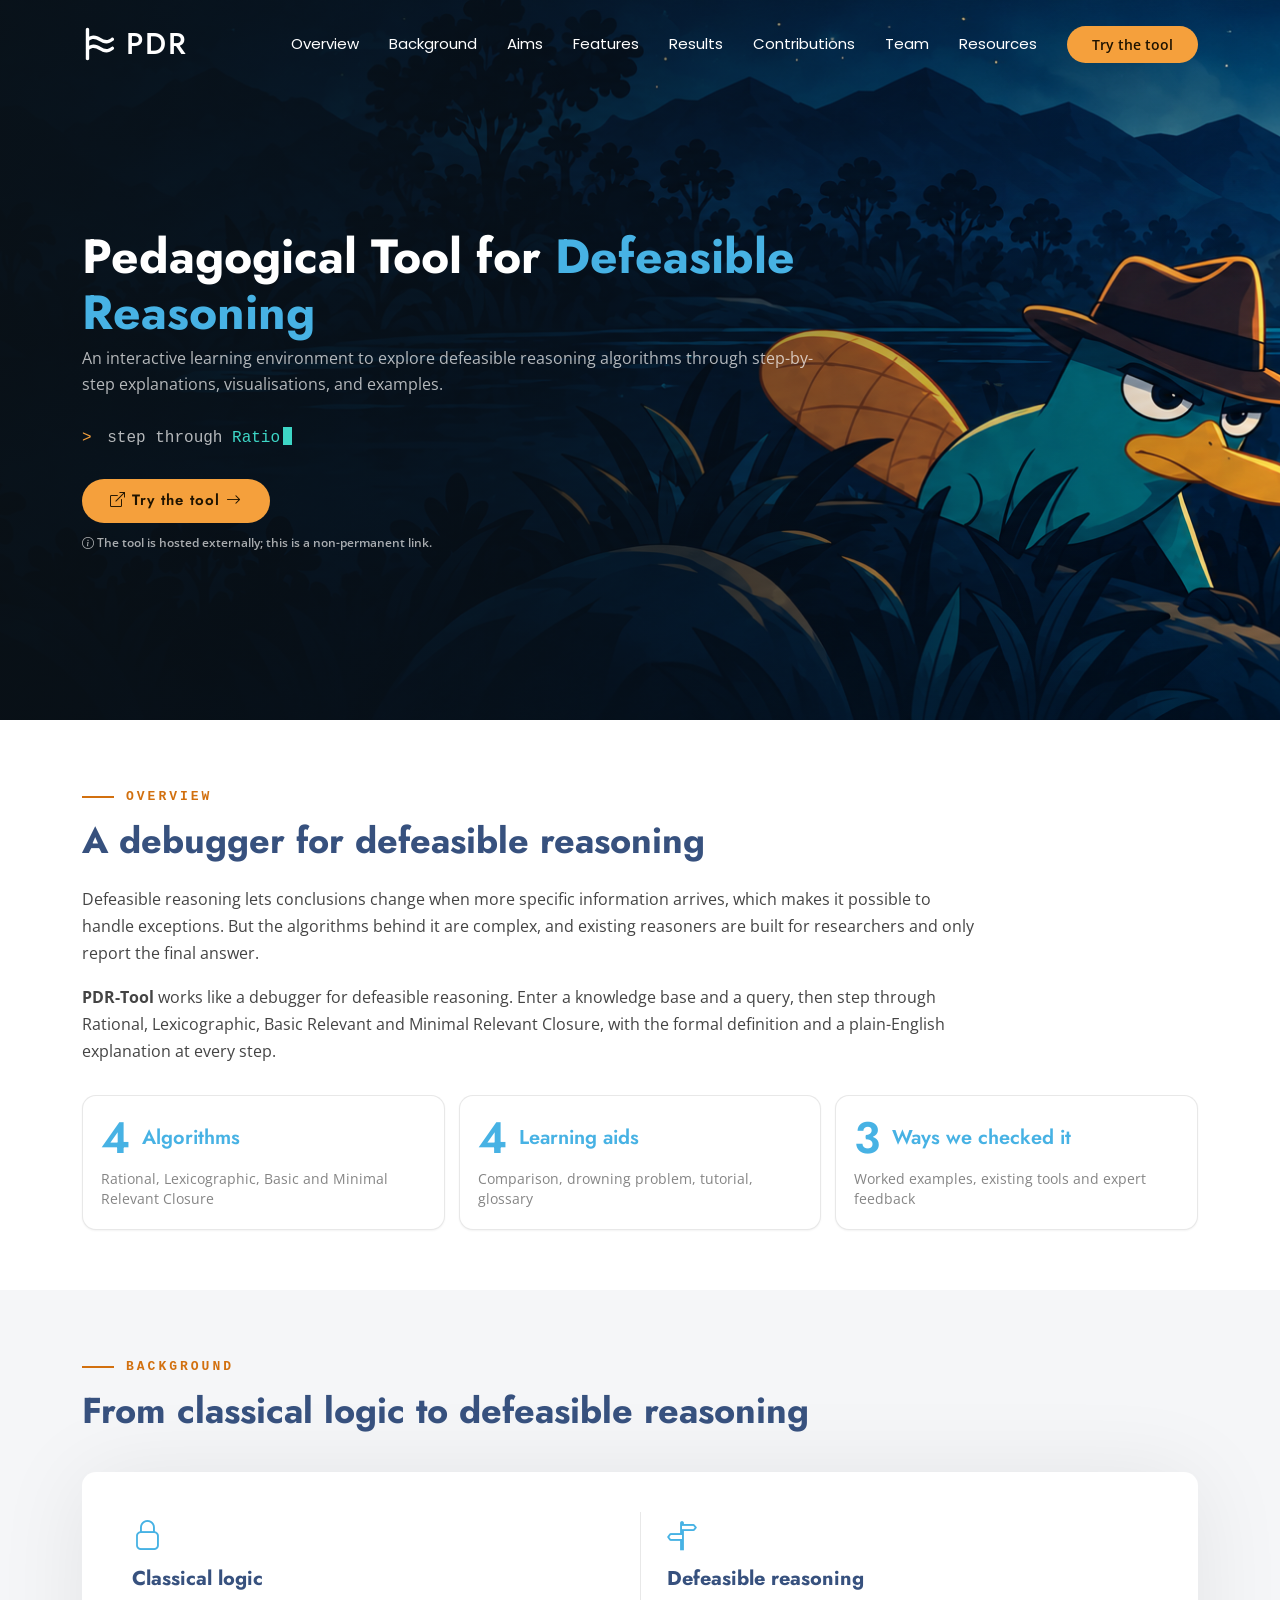
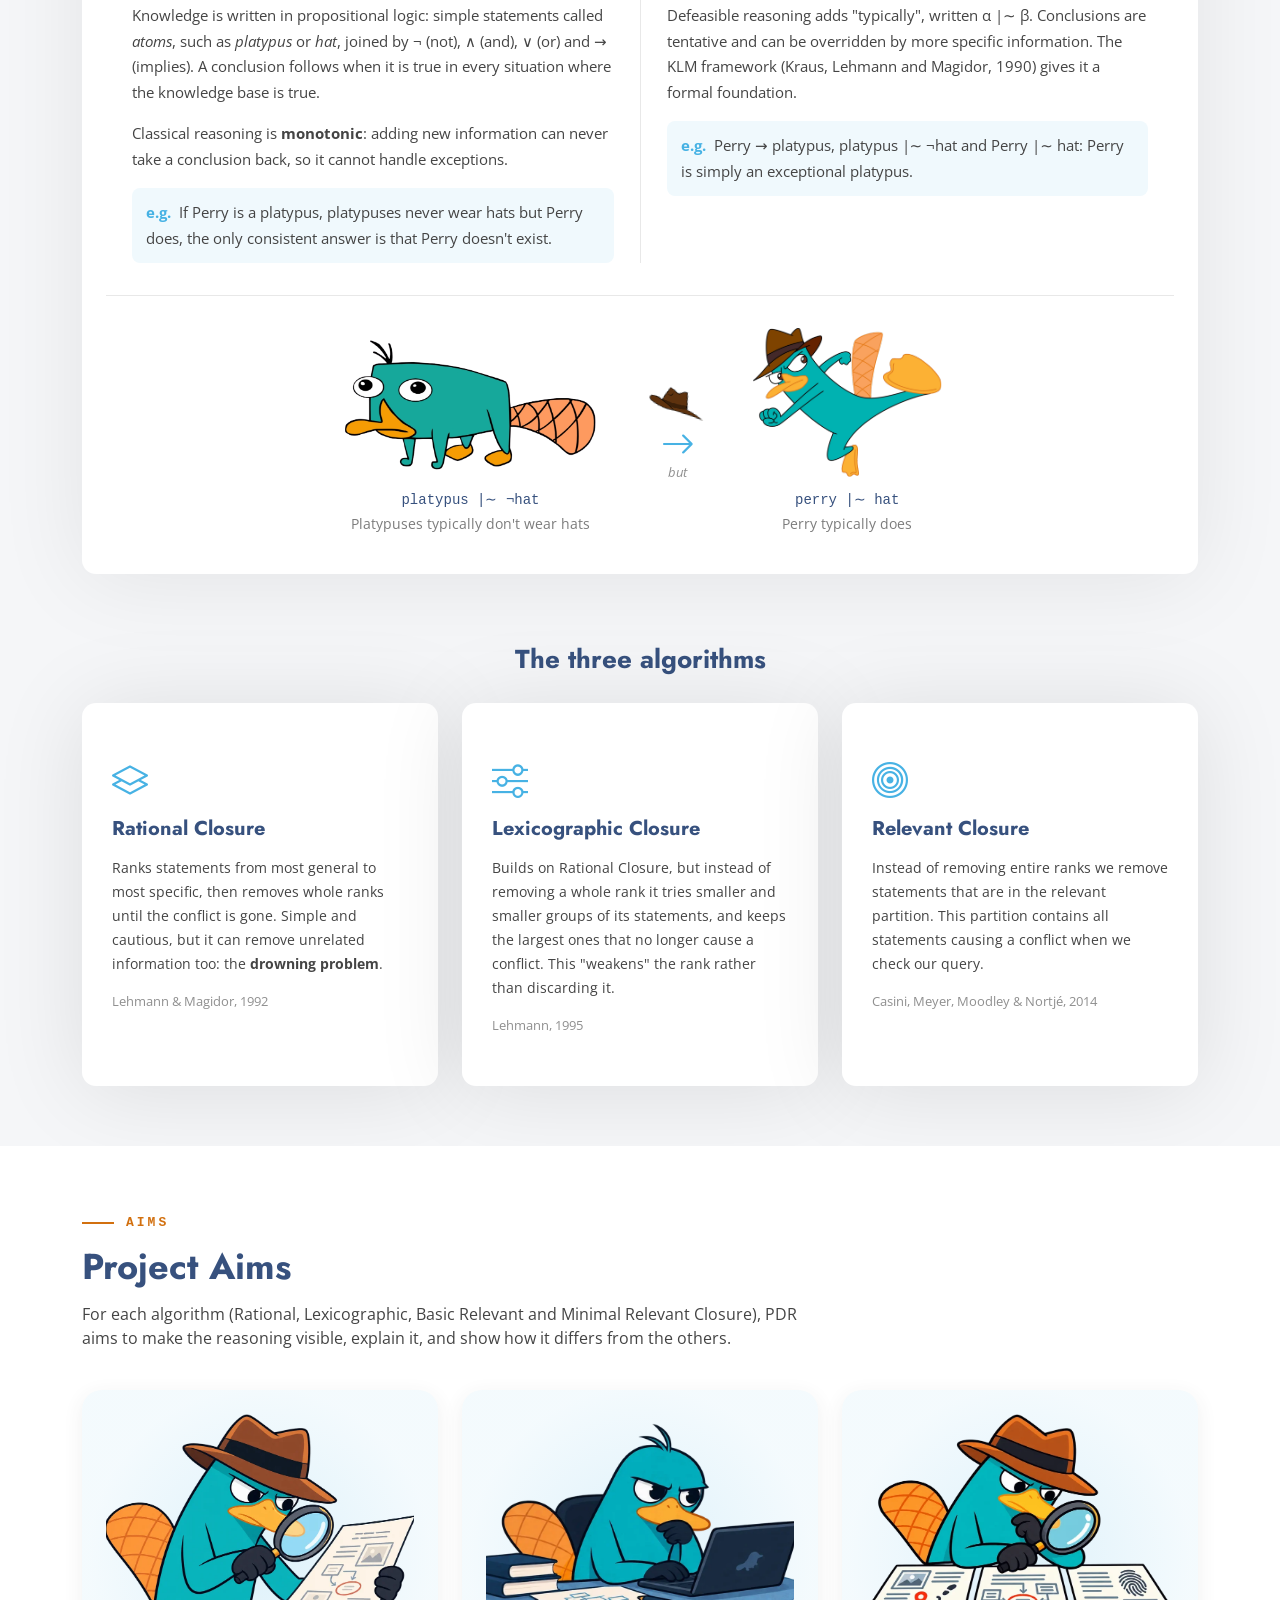
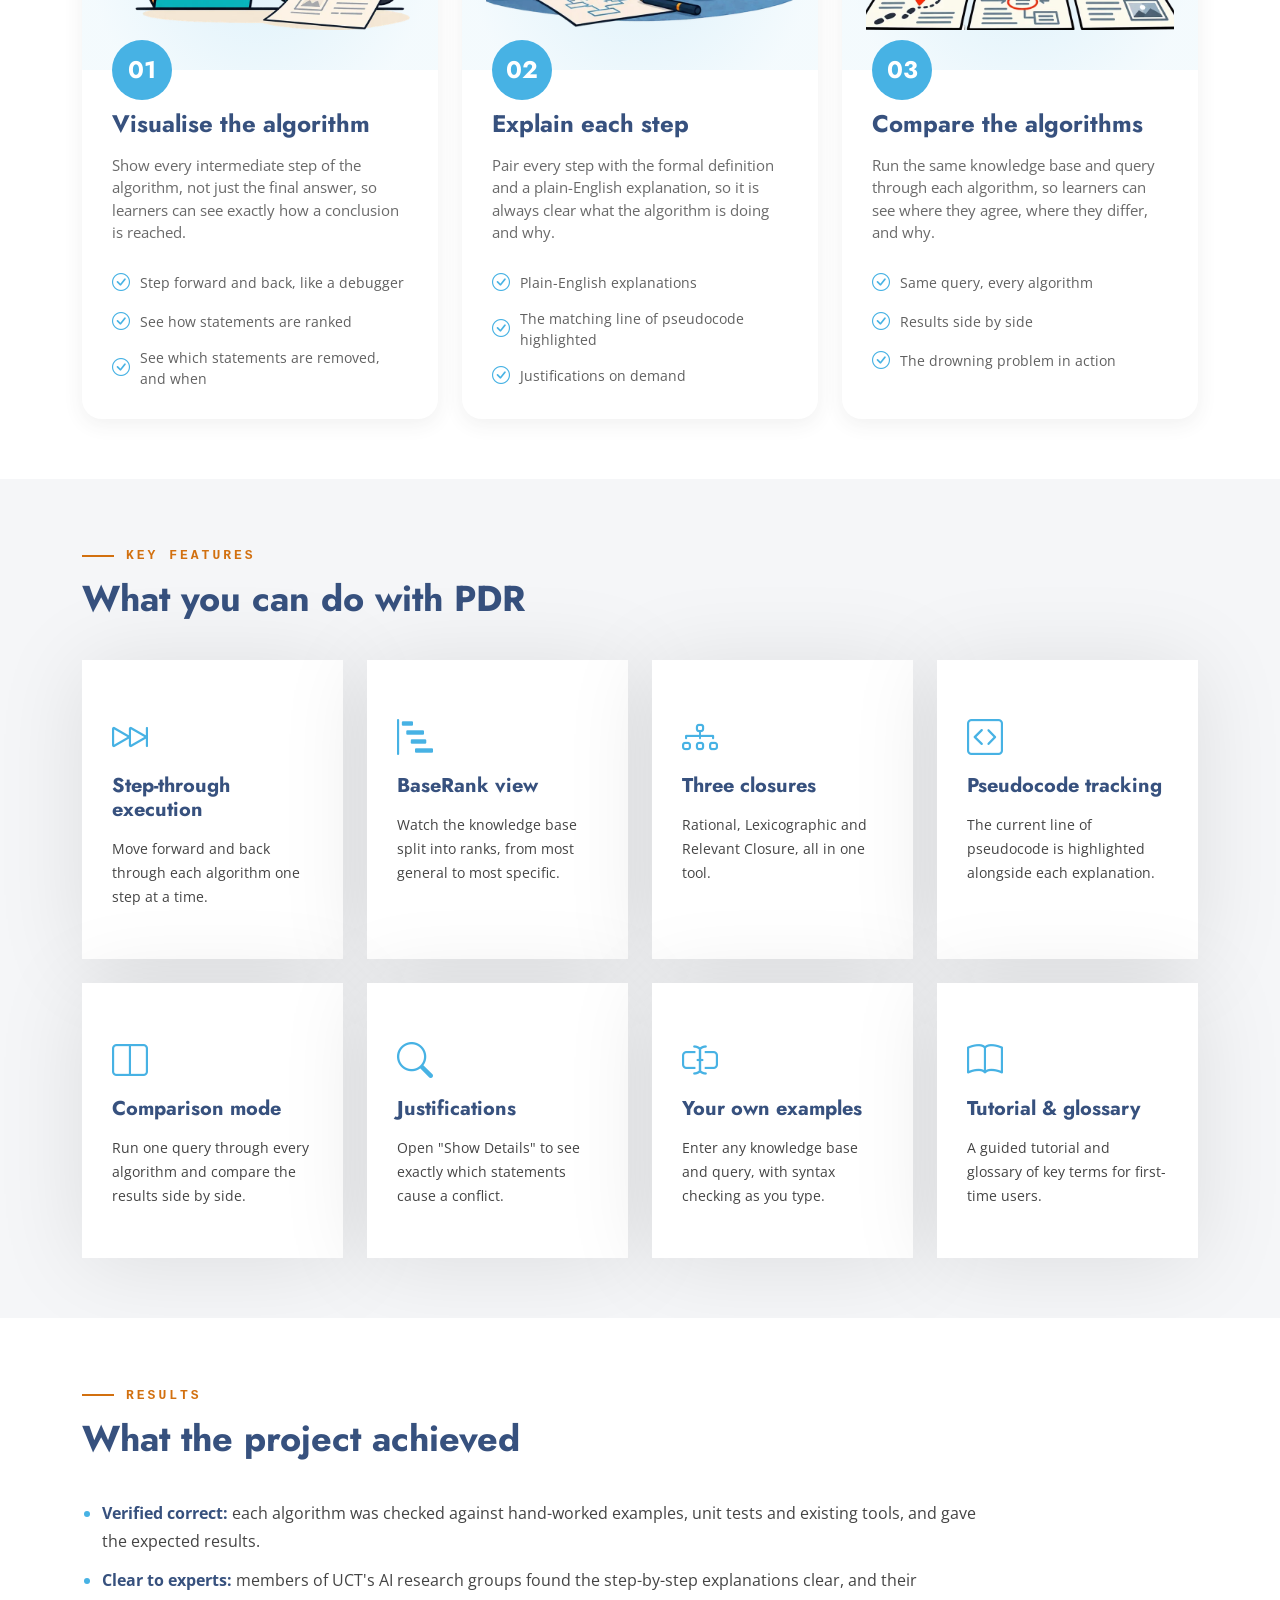
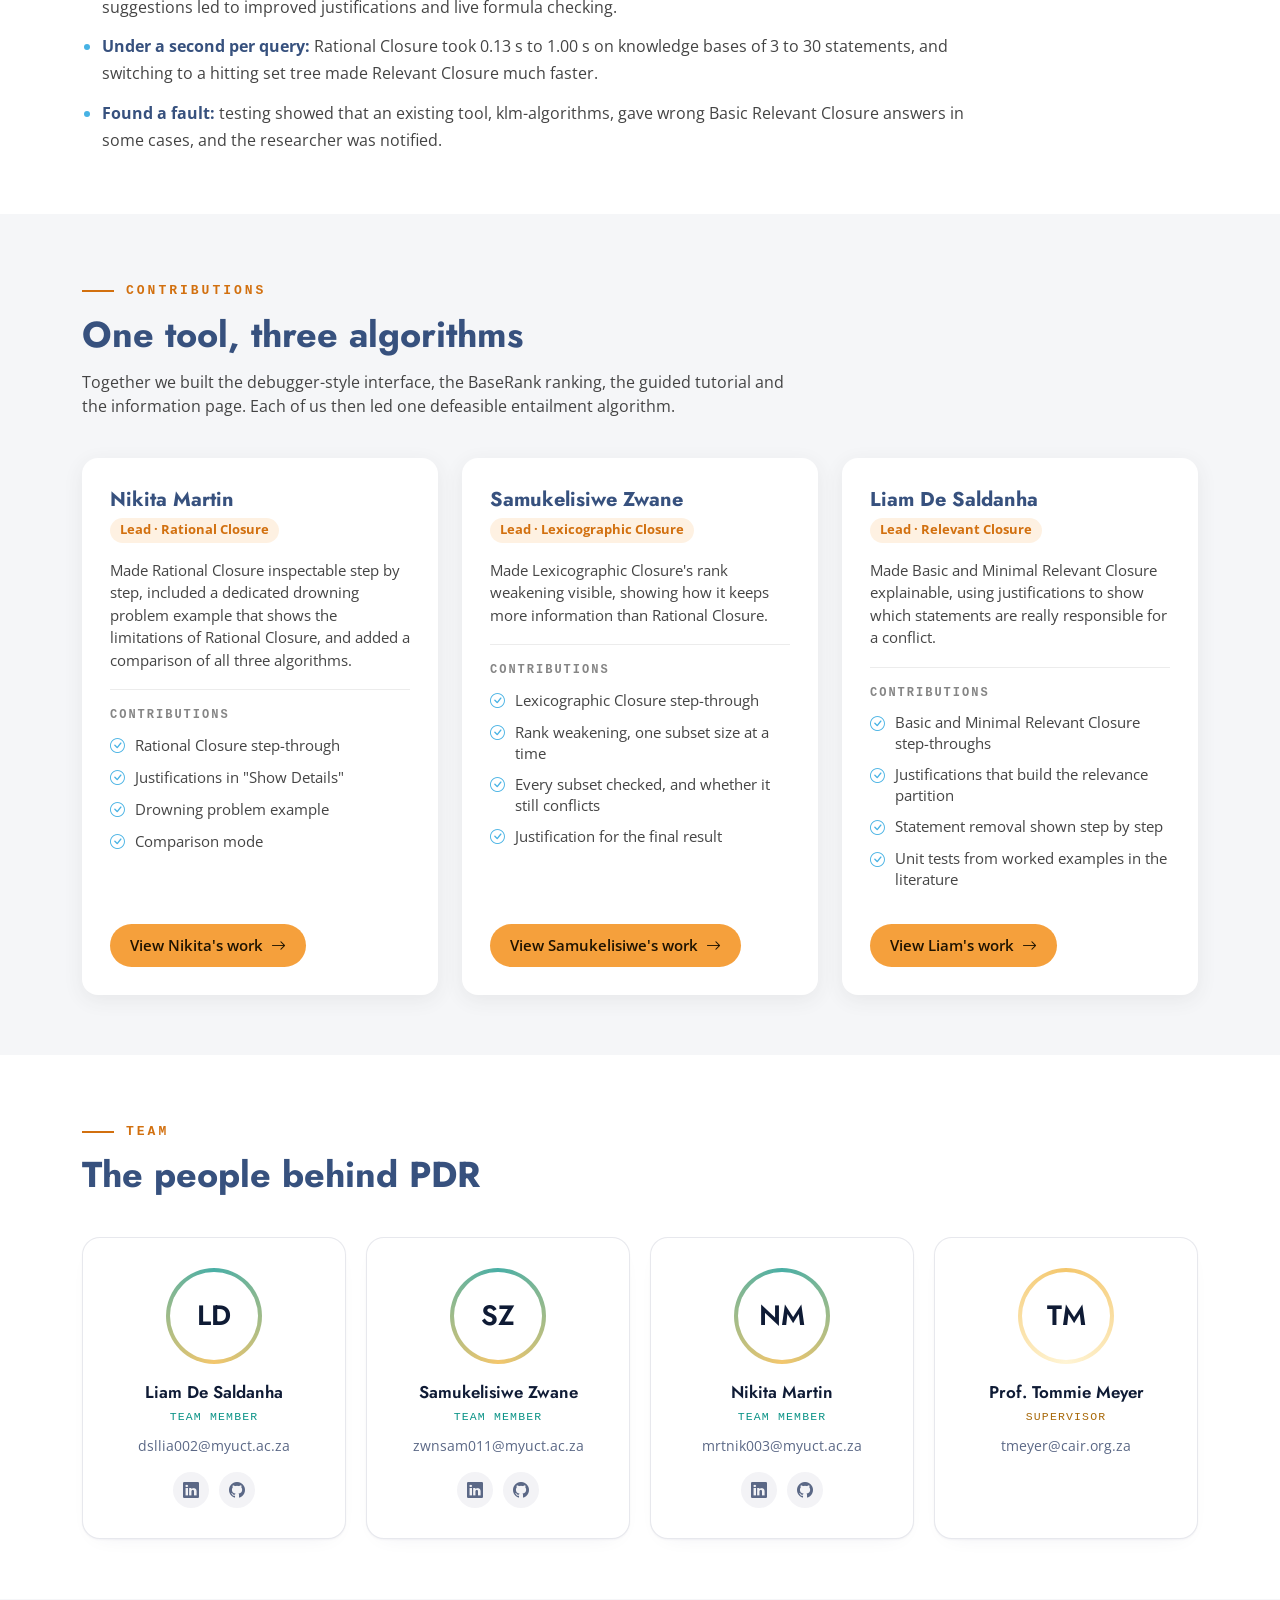
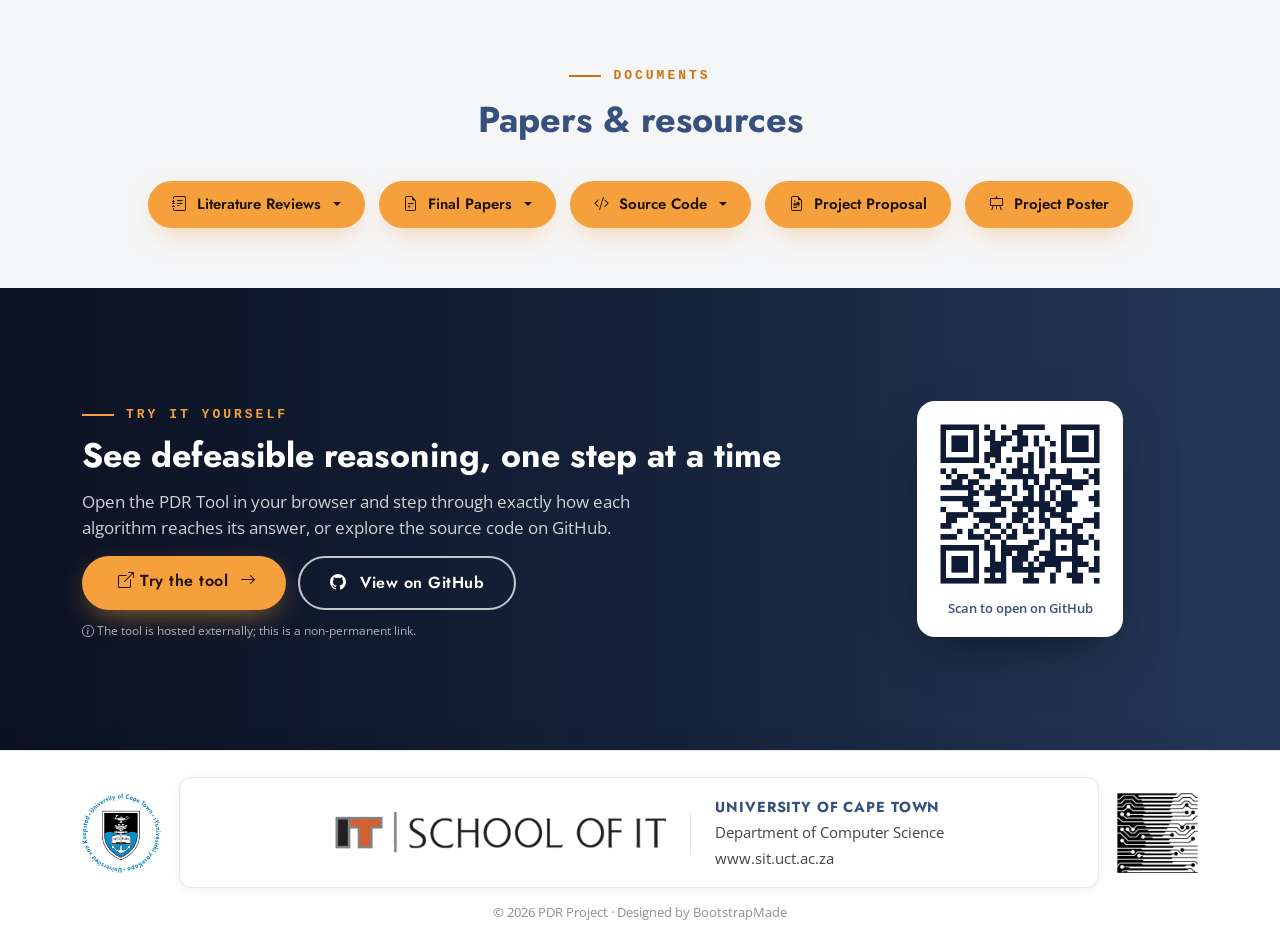
==== commit 24ff42ec: "added results page" ====
--- a/index.html
+++ b/index.html
@@ -54,6 +54,7 @@
           <li><a href="#background">Background</a></li>
           <li><a href="#aims">Aims</a></li>
           <li><a href="#features">Features</a></li>
+          <li><a href="#results">Results</a></li>
           <li><a href="#contributions">Contributions</a></li>
           <li><a href="#team">Team</a></li>
           <li><a href="#documents">Resources</a></li>
@@ -62,7 +63,7 @@
         <i class="mobile-nav-toggle d-xl-none bi bi-list"></i>
       </nav>
 
-            <a class="btn-getstarted" href="https://pdr-tool.onrender.com/" target="_blank" rel="noopener">Try the tool</a>
+      <a class="btn-getstarted" href="https://pdr-tool.onrender.com/" target="_blank" rel="noopener" title="Non-permanent external link to the PDR Tool">Try the tool</a>
       <!-- <a class="btn-getstarted" href="#overview">Get Started</a> -->
 
     </div>
@@ -90,8 +91,10 @@
 
             <div class="d-flex">
               <!-- <a href="#overview" class="btn-get-started">Get Started</a> -->
-              <a class="btn-get-started" href="https://pdr-tool.onrender.com/" target="_blank" rel="noopener"><i class="bi bi-box-arrow-up-right"></i> Try the tool <i class="bi bi-arrow-right"></i></a>
-            </div>
+              <a class="btn-get-started" href="https://pdr-tool.onrender.com/" target="_blank" rel="noopener" title="Non-permanent external link to the PDR Tool"><i class="bi bi-box-arrow-up-right"></i> Try the tool <i class="bi bi-arrow-right"></i></a>
+            </div>
+            <p class="ext-note"><i class="bi bi-info-circle"></i> The tool is hosted externally; this is a non-permanent link.</p>
+
           </div>
         </div>
       </div>
@@ -410,8 +413,27 @@
       </div>
     </section><!-- /Key Features Section -->
 
+    <!-- Results Section -->
+    <section id="results" class="pdr-results section">
+
+      <div class="container section-head" data-aos="fade-up">
+        <span class="section-eyebrow">Results</span>
+        <h2>What the project achieved</h2>
+      </div>
+
+      <div class="container">
+        <ul class="results-list" data-aos="fade-up" data-aos-delay="100">
+          <li><strong>Verified correct:</strong> each algorithm was checked against hand-worked examples, unit tests and existing tools, and gave the expected results.</li>
+          <li><strong>Clear to experts:</strong> members of UCT's AI research groups found the step-by-step explanations clear, and their suggestions led to improved justifications and live formula checking.</li>
+          <li><strong>Under a second per query:</strong> Rational Closure took 0.13 s to 1.00 s on knowledge bases of 3 to 30 statements, and switching to a hitting set tree made Relevant Closure much faster.</li>
+          <li><strong>Found a fault:</strong> testing showed that an existing tool, klm-algorithms, gave wrong Basic Relevant Closure answers in some cases, and the researcher was notified.</li>
+        </ul>
+      </div>
+
+    </section><!-- /Results Section -->
+
     <!-- Contributions Section -->
-    <section id="contributions" class="pdr-contrib section">
+    <section id="contributions" class="pdr-contrib section  light-background">
 
       <div class="container section-head" data-aos="fade-up">
         <span class="section-eyebrow">Contributions</span>
@@ -496,7 +518,7 @@
     </section><!-- /Contributions Section -->
 
     <!-- Team Section -->
-    <section id="team" class="pdr-team section light-background">
+    <section id="team" class="pdr-team section">
 
       <div class="container section-head" data-aos="fade-up">
         <span class="section-eyebrow">Team</span>
@@ -563,7 +585,7 @@
     </section><!-- /Team Section -->
 
     <!-- Documents Section -->
-    <section id="documents" class="pdr-documents section">
+    <section id="documents" class="pdr-documents section  light-background">
 
       <div class="container section-head text-center" data-aos="fade-up">
         <span class="section-eyebrow">Documents</span>
--- a/assets/css/main.css
+++ b/assets/css/main.css
@@ -3019,4 +3019,62 @@
   margin: 12px 0 0;
   font-size: 12px;
   color: rgba(255, 255, 255, 0.65);
+}
+
+/* Contributions: key results */
+.key-results {
+  margin-top: 50px;
+  padding-top: 34px;
+  border-top: 1px solid color-mix(in srgb, var(--default-color), transparent 85%);
+}
+
+.key-results h3 {
+  margin: 0 0 16px;
+  font-size: 22px;
+  font-weight: 700;
+}
+
+.key-results ul {
+  max-width: 900px;
+  margin: 0;
+  padding-left: 20px;
+}
+
+.key-results li {
+  margin-bottom: 10px;
+  font-size: 15.5px;
+  line-height: 1.7;
+}
+
+.key-results li::marker {
+  color: var(--accent-color);
+}
+
+.key-results li strong {
+  color: var(--heading-color);
+}
+
+/* Results section */
+.results-list {
+  max-width: 900px;
+  margin: 0;
+  padding-left: 20px;
+}
+
+.results-list li {
+  margin-bottom: 12px;
+  font-size: 16px;
+  line-height: 1.7;
+}
+
+.results-list li:last-child {
+  margin-bottom: 0;
+}
+
+.results-list li::marker {
+  color: var(--accent-color);
+}
+
+.results-list li strong {
+  color: var(--heading-color);
 }
